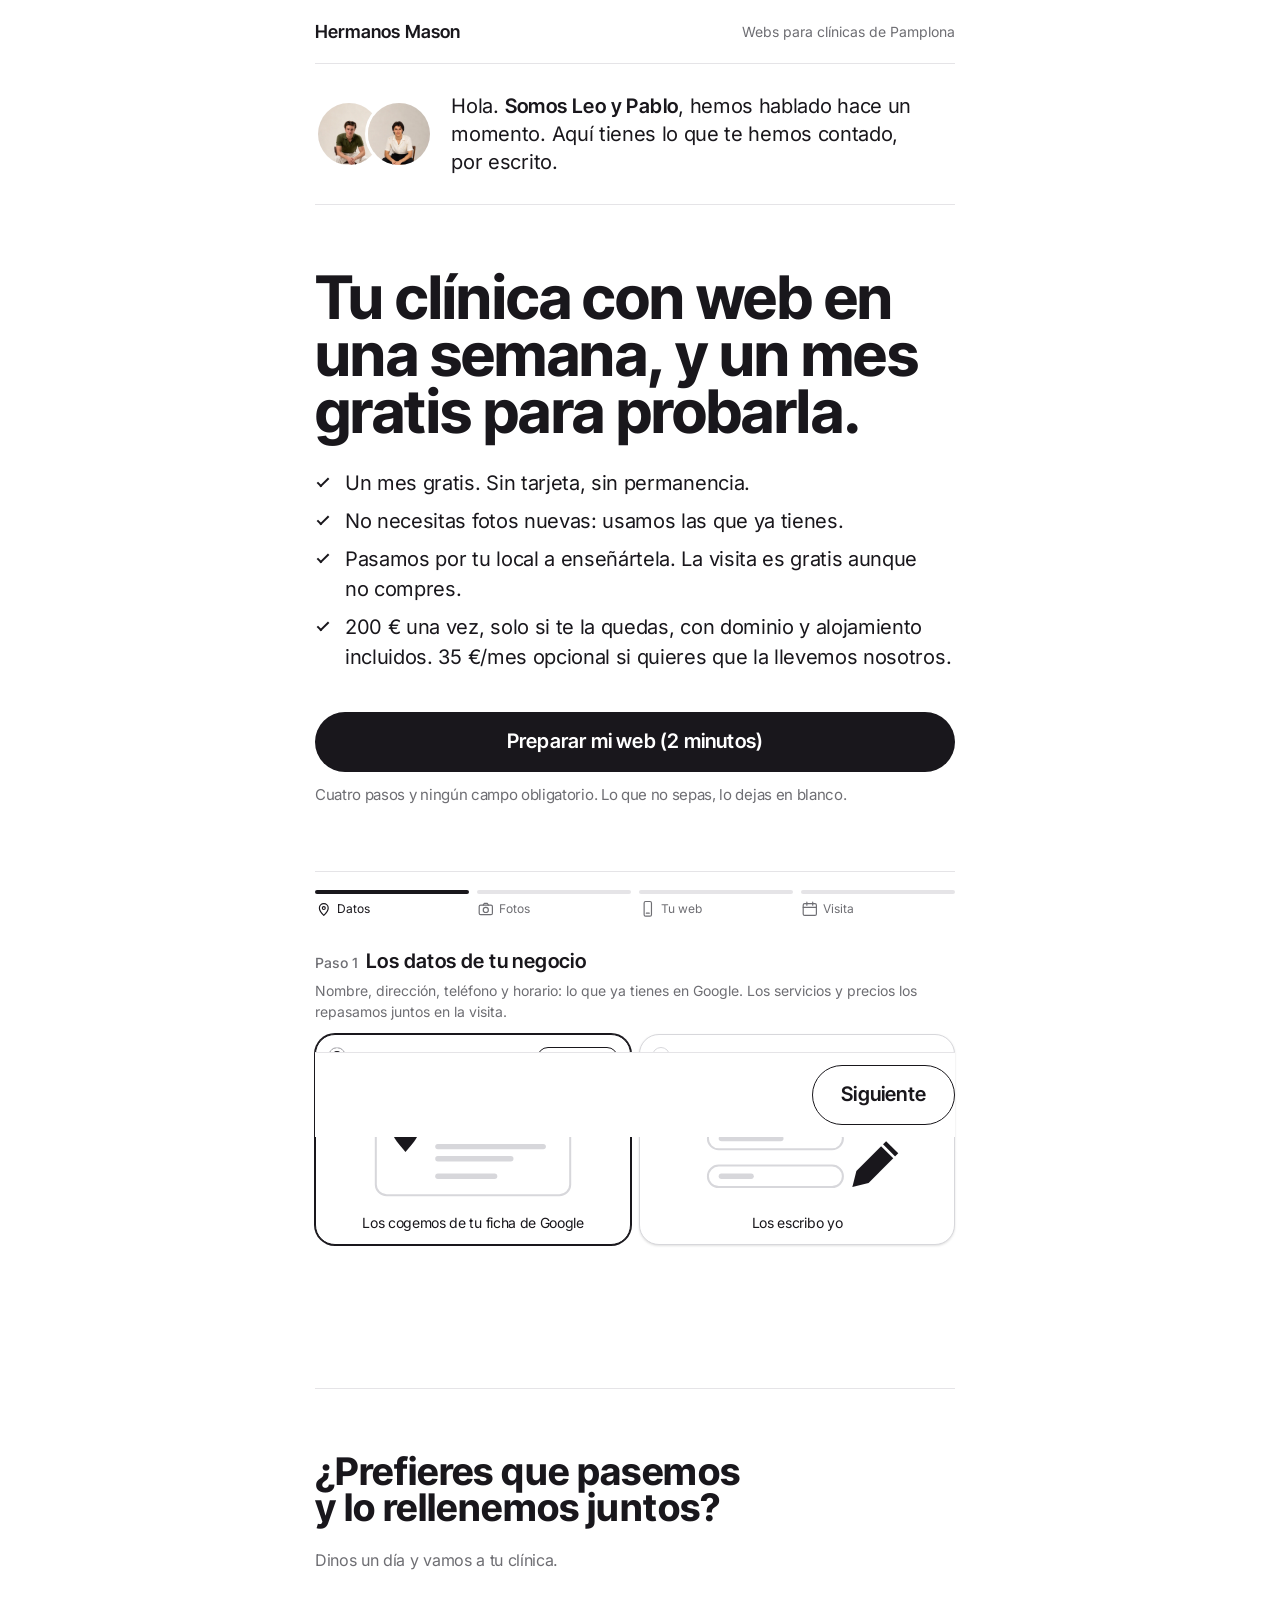
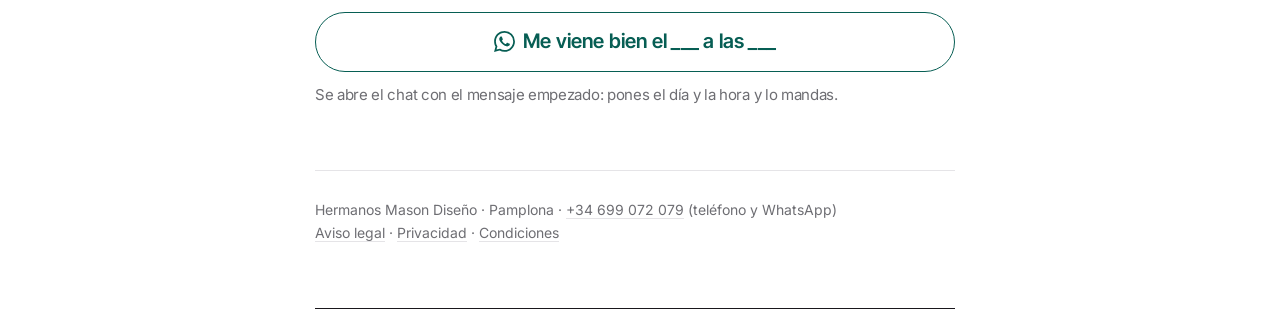
==== docs/clinicas/index.html @ 3615bbc7 "Segundo repaso del copy y muestras de uñas nuevas Fuera las promesas de resultado del lema y de la v" ====
<!DOCTYPE html>
<html lang="es" class="no-js">
<head>
<meta charset="UTF-8" />
<meta name="viewport" content="width=device-width, initial-scale=1" />
<title>Tu clínica con web en una semana - Hermanos Mason</title>
<meta name="description" content="Lo que hemos hablado por teléfono, por escrito: un mes gratis, sin tarjeta, con tus fotos y pasamos por tu local. Prepara tu web en dos minutos." />

<link rel="preload" href="../estilo-blanco-negro.css" as="style" />
<link rel="stylesheet" href="../styles.css" />
<link rel="preload" href="../fonts/inter-tight-latin-var.woff2" as="font" type="font/woff2" crossorigin />
<link rel="preload" href="../fonts/inter-latin-var.woff2" as="font" type="font/woff2" crossorigin />

<meta name="robots" content="noindex, nofollow" />
<meta property="og:type" content="website" />
<meta property="og:locale" content="es_ES" />
<meta property="og:site_name" content="Hermanos Mason Diseño" />
<meta property="og:title" content="Tu clínica con web en una semana" />
<meta property="og:description" content="Un mes gratis, sin tarjeta, con tus fotos y pasamos por tu local. Lo que hemos hablado, por escrito." />
<meta property="og:image" content="https://hermanosmason.es/img/og-hermanos-mason.jpg" />
<meta property="og:image:type" content="image/jpeg" />
<meta property="og:image:width" content="1200" />
<meta property="og:image:height" content="630" />
<meta property="og:image:alt" content="Leo y Pablo Mason a los dos lados del titular: Tu salón de Pamplona con web en una semana, con el botón Pedir mi mes gratis y, al pie, tres cifras: 7 días, 0 € un mes sin tarjeta y 200 € solo si te quedas." />

<link rel="icon" href="data:image/svg+xml,<svg xmlns='http://www.w3.org/2000/svg' viewBox='0 0 32 32'><rect width='32' height='32' fill='%2319171c'/><text x='16' y='23' font-family='system-ui,Segoe UI,Helvetica,sans-serif' font-size='19' font-weight='700' fill='%23ffffff' text-anchor='middle'>HM</text></svg>" />

<script>document.documentElement.classList.remove('no-js');</script>
</head>
<body>

  <div class="backdrop" aria-hidden="true"></div>

  <div class="page">
  <main class="enlace" id="contenido">

    <header class="enlace-marca">
      <a href="../">Hermanos Mason</a>
      <small>Webs para clínicas de Pamplona</small>
    </header>

    <section class="section saludo" aria-label="Quién te ha llamado">
      <div class="saludo__fotos" aria-hidden="true">
        <img src="../img/hermanos/leo.webp" width="360" height="360" data-hermano="leo" alt="" />
        <img src="../img/hermanos/pablo.webp" width="360" height="360" data-hermano="pablo" alt="" />
      </div>
      <p class="saludo__texto">
        Hola<span data-nombre></span>. <strong data-quien>Somos Leo y Pablo</strong>,
        hemos hablado hace un momento. Aquí tienes lo que <span data-contado>te hemos contado</span>, por escrito.
      </p>
    </section>

    <section class="section" aria-labelledby="oferta-titulo">
      <div class="reveal">
        <h1 id="oferta-titulo">Tu clínica con web en una semana, y un mes gratis para probarla.</h1>
        <ul class="vistos">
          <li>Un mes gratis. Sin tarjeta, sin permanencia.</li>
          <li>No necesitas fotos nuevas: usamos las que ya tienes.</li>
          <li>Pasamos por tu local a enseñártela. La visita es gratis aunque no compres.</li>
          <li>200 € una vez, solo si te la quedas, con dominio y alojamiento incluidos. 35 €/mes opcional si quieres que la llevemos nosotros.</li>
        </ul>
        <p class="enlace__accion">
          <a class="btn btn--solid btn--lg" href="#preparar">Preparar mi web (2 minutos)</a>
        </p>
        <p class="enlace__nota">Cuatro pasos y ningún campo obligatorio. Lo que no sepas, lo dejas en blanco.</p>
      </div>
    </section>

    <section class="section preparar-seccion" id="preparar" aria-labelledby="preparar-titulo">
      <div class="section__head reveal">
        <h2 id="preparar-titulo">Prepara tu web en dos minutos</h2>
        <p class="section__sub">Nada es definitivo: luego cambiamos lo que quieras.</p>
      </div>

      <form class="preparar reveal" action="https://wa.me/34699072079" method="get" target="_blank" rel="noopener">
        <input type="hidden" name="text" value="Hola, quiero que me preparéis la web (clínicas)." />

        <ol class="progreso" aria-label="Pasos del formulario">
          <li aria-current="step"><svg class="progreso__icono" viewBox="0 0 24 24" aria-hidden="true" focusable="false"><path d="M12 21s-6-5.3-6-10a6 6 0 0 1 12 0c0 4.7-6 10-6 10z" /><circle cx="12" cy="11" r="2" /></svg><span>Datos</span></li>
          <li><svg class="progreso__icono" viewBox="0 0 24 24" aria-hidden="true" focusable="false"><rect x="3" y="7" width="18" height="13" rx="2" /><path d="M8.5 7l1.5-2.5h4L15.5 7" /><circle cx="12" cy="13.5" r="3.5" /></svg><span>Fotos</span></li>
          <li><svg class="progreso__icono" viewBox="0 0 24 24" aria-hidden="true" focusable="false"><rect x="7" y="2" width="10" height="20" rx="2" /><path d="M10 18h4" /></svg><span>Tu web</span></li>
          <li><svg class="progreso__icono" viewBox="0 0 24 24" aria-hidden="true" focusable="false"><rect x="3" y="5" width="18" height="16" rx="2" /><path d="M3 10h18M8 3v4M16 3v4" /></svg><span>Visita</span></li>
        </ol>

        <fieldset class="tramo">
          <legend><span class="tramo__paso">Paso 1</span> Los datos de tu negocio <span class="tramo__ayuda">Nombre, dirección, teléfono y horario: lo que ya tienes en Google. Los servicios y precios los repasamos juntos en la visita.</span></legend>
          <div class="cartas cartas--2">
            <label class="carta">
              <input type="radio" name="datos" id="datos-google" value="de mi ficha de Google" checked />
              <svg class="mini mini--ancho mini--ficha" viewBox="0 0 160 100" aria-hidden="true" focusable="false"><rect x="8" y="8" width="144" height="84" rx="8" class="mini__marco" /><path d="M30 60c-7-8-11-13-11-19a11 11 0 0 1 22 0c0 6-4 11-11 19z" class="mini__tinta" /><circle cx="30" cy="41" r="4" class="mini__papel" /><rect x="52" y="22" width="66" height="7" rx="3.5" class="mini__tinta mini__titulo" /><text x="52" y="29" class="mini__rotulo"></text><g class="mini__tinta"><path transform="translate(56 42)" d="M0-4l1.2 2.4 2.7.4-1.9 1.9.4 2.7L0 2.1l-2.4 1.3.4-2.7L-3.9-1.2l2.7-.4z" /><path transform="translate(65 42)" d="M0-4l1.2 2.4 2.7.4-1.9 1.9.4 2.7L0 2.1l-2.4 1.3.4-2.7L-3.9-1.2l2.7-.4z" /><path transform="translate(74 42)" d="M0-4l1.2 2.4 2.7.4-1.9 1.9.4 2.7L0 2.1l-2.4 1.3.4-2.7L-3.9-1.2l2.7-.4z" /><path transform="translate(83 42)" d="M0-4l1.2 2.4 2.7.4-1.9 1.9.4 2.7L0 2.1l-2.4 1.3.4-2.7L-3.9-1.2l2.7-.4z" /><path transform="translate(92 42)" d="M0-4l1.2 2.4 2.7.4-1.9 1.9.4 2.7L0 2.1l-2.4 1.3.4-2.7L-3.9-1.2l2.7-.4z" /></g><rect x="52" y="54" width="82" height="4" rx="2" class="mini__texto" /><rect x="52" y="63" width="58" height="4" rx="2" class="mini__texto" /><rect x="52" y="76" width="46" height="4" rx="2" class="mini__texto" /></svg>
              <span class="carta__nombre">Los cogemos de tu ficha de Google</span>
              <span class="tag carta__etiqueta">Más rápido</span>
            </label>
            <label class="carta">
              <input type="radio" name="datos" id="datos-yo" value="los escribo yo" />
              <svg class="mini mini--ancho" viewBox="0 0 160 100" aria-hidden="true" focusable="false"><rect x="14" y="14" width="100" height="16" rx="8" class="mini__marco" /><rect x="22" y="20" width="34" height="4" rx="2" class="mini__texto" /><rect x="14" y="42" width="100" height="16" rx="8" class="mini__marco" /><rect x="22" y="48" width="48" height="4" rx="2" class="mini__texto" /><rect x="14" y="70" width="100" height="16" rx="8" class="mini__marco" /><rect x="22" y="76" width="26" height="4" rx="2" class="mini__texto" /><path d="M124 74l22-22 9 9-22 22-12 3z" class="mini__tinta" /><path d="M143 55l9 9" class="mini__trazo mini__trazo--papel" /></svg>
              <span class="carta__nombre">Los escribo yo</span>
            </label>
          </div>
          <div class="extra" data-extra="datos">
            <div class="field">
              <label class="field__label" for="negocio">Nombre del negocio</label>
              <input id="negocio" name="negocio" data-mensaje="Nombre" type="text" autocomplete="organization" placeholder="Como sale en el rótulo" />
            </div>
            <div class="field">
              <label class="field__label" for="direccion">Dirección</label>
              <input id="direccion" name="direccion" data-mensaje="Dirección" type="text" autocomplete="street-address" placeholder="Calle y número" />
            </div>
            <div class="field">
              <label class="field__label" for="telefono">Teléfono del negocio</label>
              <input id="telefono" name="telefono" data-mensaje="Teléfono" type="tel" autocomplete="tel" placeholder="El que sale en la web" />
            </div>
            <div class="field">
              <label class="field__label" for="horario">Horario</label>
              <input id="horario" name="horario" data-mensaje="Horario" type="text" placeholder="Lunes a viernes de 9 a 20, por ejemplo" />
            </div>
          </div>
          <div class="tramo__nav">
            <button class="btn btn--flow btn--lg" type="button" data-ir="siguiente"><span>Siguiente</span></button>
          </div>
        </fieldset>

        <fieldset class="tramo" hidden>
          <legend><span class="tramo__paso">Paso 2</span> Tus fotos <span class="tramo__ayuda">Las buscamos nosotros en tu ficha de Google y en tus redes. Nada es definitivo: luego cambiamos lo que quieras.</span></legend>
          <div class="cartas cartas--2">
            <label class="carta">
              <input type="radio" name="fotos" id="fotos-redes" value="las de Google y mis redes" checked />
              <svg class="mini mini--ancho" viewBox="0 0 160 100" aria-hidden="true" focusable="false"><rect x="14" y="10" width="40" height="36" rx="5" class="mini__bloque" /><path d="M18 42 L28 30 L34 36 L40 33 L50 42 Z" class="mini__texto" /><rect x="60" y="10" width="40" height="36" rx="5" class="mini__bloque" /><circle cx="80" cy="28" r="8" class="mini__texto" /><rect x="106" y="10" width="40" height="36" rx="5" class="mini__bloque" /><path d="M110 42 L124 26 L130 34 L136 30 L142 42 Z" class="mini__texto" /><circle cx="136" cy="18" r="3" class="mini__texto" /><rect x="14" y="54" width="40" height="36" rx="5" class="mini__bloque" /><circle cx="34" cy="72" r="9" class="mini__texto" /><circle cx="34" cy="72" r="4" class="mini__bloque" /><rect x="60" y="54" width="40" height="36" rx="5" class="mini__bloque" /><path d="M64 86 L76 70 L82 80 L88 76 L96 86 Z" class="mini__texto" /><rect x="106" y="54" width="40" height="36" rx="5" class="mini__bloque" /><rect x="114" y="62" width="24" height="20" rx="3" class="mini__texto" /></svg>
              <span class="carta__nombre">Las de Google y tus redes</span>
              <span class="tag carta__etiqueta">Más rápido</span>
            </label>
            <label class="carta">
              <input type="radio" name="fotos" id="fotos-yo" value="os mando las mías por WhatsApp" />
              <svg class="mini mini--ancho" viewBox="0 0 160 100" aria-hidden="true" focusable="false"><rect x="58" y="6" width="44" height="88" rx="7" class="mini__marco" /><rect x="74" y="12" width="12" height="2" rx="1" class="mini__texto" /><rect x="64" y="52" width="32" height="34" rx="4" class="mini__bloque" /><path d="M66 84 L74 70 L80 78 L86 74 L94 84 Z" class="mini__texto" /><path d="M80 44V22M70 32l10-10 10 10" class="mini__trazo" /></svg>
              <span class="carta__nombre">Os mando las mías por WhatsApp</span>
            </label>
          </div>
          <div class="extra" data-extra="fotos-yo">
            <p class="extra__nota">Al enviar se abre el chat: nos las mandas ahí, cuando puedas.</p>
          </div>
          <div class="tramo__nav">
            <button class="btn btn--lg" type="button" data-ir="atras">Atrás</button>
            <button class="btn btn--flow btn--lg" type="button" data-ir="siguiente"><span>Siguiente</span></button>
          </div>
        </fieldset>

        <fieldset class="tramo" hidden>
          <legend><span class="tramo__paso">Paso 3</span> Cómo se organiza tu web <span class="tramo__ayuda">Elige una. Se cambia cuando quieras.</span></legend>
          <div class="cartas cartas--3">
            <label class="carta">
              <input type="radio" name="estructura" value="Pedir cita arriba del todo" checked />
              <svg class="mini" viewBox="0 0 120 160" aria-hidden="true" focusable="false"><rect x="1" y="1" width="118" height="158" rx="12" class="mini__marco" /><rect x="10" y="12" width="66" height="6" rx="3" class="mini__tinta mini__titulo" /><text x="10" y="18" class="mini__rotulo"></text><rect x="10" y="26" width="100" height="16" rx="8" class="mini__tinta" /><rect x="10" y="52" width="100" height="30" rx="5" class="mini__bloque" /><rect x="18" y="59" width="40" height="4" rx="2" class="mini__texto" /><rect x="78" y="59" width="24" height="4" rx="2" class="mini__texto" /><rect x="18" y="68" width="34" height="4" rx="2" class="mini__texto" /><rect x="78" y="68" width="24" height="4" rx="2" class="mini__texto" /><rect x="10" y="92" width="100" height="56" rx="6" class="mini__bloque" /><path d="M20 142 L44 112 L58 126 L72 118 L100 142 Z" class="mini__texto" /><circle cx="90" cy="106" r="5" class="mini__texto" /></svg>
              <span class="carta__nombre">Pedir cita arriba del todo</span>
              <span class="tag carta__etiqueta">Recomendada</span>
              <span class="carta__motivo">pedir cita es lo primero que se ve</span>
            </label>
            <label class="carta">
              <input type="radio" name="estructura" value="Foto de la consulta y los tratamientos debajo" />
              <svg class="mini" viewBox="0 0 120 160" aria-hidden="true" focusable="false"><rect x="1" y="1" width="118" height="158" rx="12" class="mini__marco" /><rect x="10" y="12" width="100" height="58" rx="6" class="mini__bloque" /><path d="M20 64 L44 34 L58 48 L72 40 L100 64 Z" class="mini__texto" /><circle cx="90" cy="26" r="5" class="mini__texto" /><rect x="10" y="78" width="72" height="6" rx="3" class="mini__tinta mini__titulo" /><text x="10" y="84" class="mini__rotulo"></text><rect x="10" y="88" width="50" height="4" rx="2" class="mini__texto" /><rect x="10" y="100" width="100" height="14" rx="7" class="mini__tinta" /><rect x="10" y="124" width="62" height="4" rx="2" class="mini__texto" /><rect x="92" y="124" width="18" height="4" rx="2" class="mini__texto" /><rect x="10" y="134" width="54" height="4" rx="2" class="mini__texto" /><rect x="92" y="134" width="18" height="4" rx="2" class="mini__texto" /><rect x="10" y="144" width="66" height="4" rx="2" class="mini__texto" /><rect x="92" y="144" width="18" height="4" rx="2" class="mini__texto" /></svg>
              <span class="carta__nombre">Foto de la consulta y los tratamientos debajo</span>
            </label>
            <label class="carta">
              <input type="radio" name="estructura" value="Tratamientos y precios primero" />
              <svg class="mini" viewBox="0 0 120 160" aria-hidden="true" focusable="false"><rect x="1" y="1" width="118" height="158" rx="12" class="mini__marco" /><rect x="10" y="12" width="66" height="6" rx="3" class="mini__tinta mini__titulo" /><text x="10" y="18" class="mini__rotulo"></text><rect x="10" y="28" width="56" height="4" rx="2" class="mini__texto" /><rect x="92" y="28" width="18" height="4" rx="2" class="mini__texto" /><rect x="10" y="40" width="62" height="4" rx="2" class="mini__texto" /><rect x="92" y="40" width="18" height="4" rx="2" class="mini__texto" /><rect x="10" y="52" width="48" height="4" rx="2" class="mini__texto" /><rect x="92" y="52" width="18" height="4" rx="2" class="mini__texto" /><rect x="10" y="64" width="58" height="4" rx="2" class="mini__texto" /><rect x="92" y="64" width="18" height="4" rx="2" class="mini__texto" /><rect x="10" y="76" width="52" height="4" rx="2" class="mini__texto" /><rect x="92" y="76" width="18" height="4" rx="2" class="mini__texto" /><rect x="10" y="88" width="64" height="4" rx="2" class="mini__texto" /><rect x="92" y="88" width="18" height="4" rx="2" class="mini__texto" /><rect x="10" y="104" width="100" height="14" rx="7" class="mini__tinta" /><rect x="10" y="128" width="100" height="22" rx="5" class="mini__bloque" /><path d="M20 147 L36 136 L46 142 L58 139 L90 147 Z" class="mini__texto" /></svg>
              <span class="carta__nombre">Tratamientos y precios primero</span>
            </label>
          </div>
          <div class="tramo__nav">
            <button class="btn btn--lg" type="button" data-ir="atras">Atrás</button>
            <button class="btn btn--flow btn--lg" type="button" data-ir="siguiente"><span>Siguiente</span></button>
          </div>
        </fieldset>

        <fieldset class="tramo" hidden>
          <legend><span class="tramo__paso">Paso 4</span> La visita <span class="tramo__ayuda">En una semana la tenemos. ¿Qué día te viene bien que pasemos por tu clínica a enseñártela?</span></legend>
          <div class="cartas cartas--3 cartas--turno">
            <label class="carta">
              <input type="radio" name="turno" value="Por la mañana" />
              <svg class="mini mini--ancho" viewBox="0 0 160 100" aria-hidden="true" focusable="false"><path d="M20 72h120" class="mini__trazo" /><path d="M52 72a28 28 0 0 1 56 0z" class="mini__tinta" /><path d="M80 34V24M56 44l-7-7M104 44l7-7M42 60H32M118 60h10" class="mini__trazo" /><path d="M80 8l-7 9h14z" class="mini__tinta" /></svg>
              <span class="carta__nombre">Mañana</span>
            </label>
            <label class="carta">
              <input type="radio" name="turno" value="Por la tarde" />
              <svg class="mini mini--ancho" viewBox="0 0 160 100" aria-hidden="true" focusable="false"><path d="M20 72h120" class="mini__trazo" /><path d="M58 72a22 22 0 0 1 44 0z" class="mini__tinta" /><path d="M46 60h-8M114 60h8M60 46l-6-6M100 46l6-6" class="mini__trazo" /><path d="M80 40l-7-9h14z" class="mini__tinta" /><path d="M80 26V16" class="mini__trazo" /></svg>
              <span class="carta__nombre">Tarde</span>
            </label>
            <label class="carta">
              <input type="radio" name="turno" value="Me da igual" checked />
              <svg class="mini mini--ancho" viewBox="0 0 160 100" aria-hidden="true" focusable="false"><circle cx="80" cy="50" r="34" class="mini__marco" /><path d="M80 22v5M80 73v5M52 50h5M103 50h5" class="mini__trazo" /><path d="M80 50V30M80 50l14 9" class="mini__trazo" /><circle cx="80" cy="50" r="3" class="mini__tinta" /></svg>
              <span class="carta__nombre">Me da igual</span>
            </label>
          </div>
          <p class="field__label dias__rotulo">Qué día</p>
          <div class="dias" role="group" aria-label="Qué día" data-dias>
            <label class="turno turno--otro"><input type="radio" name="dia" id="dia-otro" value="otro" /><span>Otro día</span></label>
          </div>
          <div class="extra" data-extra="otro-dia">
            <div class="field">
              <label class="field__label" for="dia-texto">Dinos cuál</label>
              <input id="dia-texto" name="dia-texto" data-mensaje="Día" type="text" placeholder="La semana que viene, el 3 de octubre…" />
            </div>
          </div>
          <p class="form__note">
            Se abre WhatsApp con tus respuestas ya escritas: solo queda enviarlo.
            En una semana te avisamos y quedamos para enseñártela. Tu mes gratis empieza ese día, no hoy.
            Tus respuestas se usan solo para preparar tu web: <a href="../privacidad.html">política de privacidad</a>.
          </p>

          <p class="form__estado" role="status" hidden>
            Se ha abierto WhatsApp con el mensaje preparado: dale a enviar y listo.
            Si no se ha abierto nada, llámanos o escríbenos al
            <a href="tel:+34699072079">+34&nbsp;699&nbsp;072&nbsp;079</a>.
          </p>
          <div class="tramo__nav">
            <button class="btn btn--lg" type="button" data-ir="atras">Atrás</button>
            <button class="btn btn--solid btn--lg" type="submit">Preparar mi web</button>
          </div>
        </fieldset>
      </form>
    </section>

    <section class="section salida" aria-labelledby="salida-titulo">
      <div class="section__head reveal">
        <h2 id="salida-titulo">¿Prefieres que pasemos y lo rellenemos juntos?</h2>
        <p class="section__sub">Dinos un día y vamos a tu clínica.</p>
      </div>
      <p class="enlace__accion reveal">
        <a class="btn btn--flow btn--whatsapp btn--lg" href="https://wa.me/34699072079?text=Me%20viene%20bien%20el%20___%20a%20las%20___%20%28cl%C3%ADnicas%29" target="_blank" rel="noopener">
          <svg viewBox="0 0 24 24" fill="currentColor" aria-hidden="true">
            <path d="M17.472 14.382c-.297-.149-1.758-.867-2.03-.967-.273-.099-.471-.148-.67.15-.197.297-.767.966-.94 1.164-.173.199-.347.223-.644.075-.297-.15-1.255-.463-2.39-1.475-.883-.788-1.48-1.761-1.653-2.059-.173-.297-.018-.458.13-.606.134-.133.298-.347.446-.52.149-.174.198-.298.298-.497.099-.198.05-.371-.025-.52-.075-.149-.669-1.612-.916-2.207-.242-.579-.487-.5-.669-.51-.173-.008-.371-.01-.57-.01-.198 0-.52.074-.792.372-.272.297-1.04 1.016-1.04 2.479 0 1.462 1.065 2.875 1.213 3.074.149.198 2.096 3.2 5.077 4.487.709.306 1.262.489 1.694.625.712.227 1.36.195 1.871.118.571-.085 1.758-.719 2.006-1.413.248-.694.248-1.289.173-1.413-.074-.124-.272-.198-.57-.347m-5.421 7.403h-.004a9.87 9.87 0 01-5.031-1.378l-.361-.214-3.741.982.998-3.648-.235-.374a9.86 9.86 0 01-1.51-5.26c.001-5.45 4.436-9.884 9.888-9.884 2.64 0 5.122 1.03 6.988 2.898a9.825 9.825 0 012.893 6.994c-.003 5.45-4.437 9.884-9.885 9.884m8.413-18.297A11.815 11.815 0 0012.05 0C5.495 0 .16 5.335.157 11.892c0 2.096.547 4.142 1.588 5.945L.057 24l6.305-1.654a11.882 11.882 0 005.683 1.448h.005c6.554 0 11.89-5.335 11.893-11.893a11.821 11.821 0 00-3.48-8.413Z" />
          </svg>
          <span>Me viene bien el ___ a las ___</span>
        </a>
      </p>
      <p class="enlace__nota reveal">Se abre el chat con el mensaje empezado: pones el día y la hora y lo mandas.</p>
    </section>

    <footer class="enlace-pie">
      <p>Hermanos Mason Diseño · Pamplona · <a href="tel:+34699072079">+34 699 072 079</a> (teléfono y WhatsApp)</p>
      <p><a href="../aviso-legal.html">Aviso legal</a> · <a href="../privacidad.html">Privacidad</a> · <a href="../condiciones.html">Condiciones</a></p>
    </footer>

  </main>
  </div>

  <script>
  (function () {
    try {
      var q = new URLSearchParams(location.search);
      var nombre = (q.get("nombre") || "").replace(/\s+/g, " ").trim().slice(0, 40);
      var de = (q.get("de") || "").toLowerCase();
      var quien = { leo: "Soy Leo", pablo: "Soy Pablo" };
      var hueco = document.querySelector("[data-nombre]");
      var firma = document.querySelector("[data-quien]");
      var contado = document.querySelector("[data-contado]");
      var form = document.querySelector("form.preparar");
      if (nombre) {
        if (hueco) hueco.textContent = ", " + nombre;
        if (form) form.dataset.negocio = nombre;
      }
      if (quien[de]) {
        if (firma) firma.textContent = quien[de];
        if (contado) contado.textContent = "te he contado";
        document.querySelectorAll("[data-hermano]").forEach(function (img) {
          img.hidden = img.dataset.hermano !== de;
        });
      }
    } catch (e) {}
  })();
  </script>
  <script src="../site.js" onerror="document.documentElement.classList.add('no-js')"></script>
  <script src="../enlace.js" defer></script>
</body>
</html>
---- docs/estilo-blanco-negro.css ----
:root {

  color-scheme: only light;

  --blanco: #ffffff;
  --gris-50: #fafafa;
  --gris-100: #f5f5f5;
  --gris-200: #e5e5e5;
  --gris-300: #d4d4d4;
  --gris-400: #a3a3a3;
  --gris-500: #737373;
  --gris-600: #525252;
  --gris-700: #404040;
  --gris-800: #262626;
  --gris-900: #171717;
  --negro: #000000;

  --fondo: var(--blanco);
  --fondo-hundido: var(--gris-50);
  --superficie: var(--blanco);
  --superficie-alt: var(--gris-100);

  --texto: var(--gris-900);
  --texto-suave: var(--gris-600);
  --texto-tenue: var(--gris-500);

  --borde: var(--gris-200);
  --borde-fuerte: var(--gris-300);
  --borde-marcado: var(--gris-900);

  --acento: var(--negro);
  --acento-hover: var(--gris-800);
  --acento-texto: var(--blanco);

  --foco: var(--gris-900);

  --fuente: ui-sans-serif, system-ui, -apple-system, "Segoe UI", Inter,
            "Helvetica Neue", Arial, sans-serif;
  --fuente-titulo: var(--fuente);
  --fuente-mono: ui-monospace, SFMono-Regular, "SF Mono", Menlo, Consolas, monospace;

  --t-xs: 0.75rem;
  --t-sm: 0.875rem;
  --t-base: 1rem;
  --t-lg: 1.125rem;
  --t-xl: clamp(1.25rem, 1.1rem + 0.6vw, 1.5rem);
  --t-2xl: clamp(1.5rem, 1.25rem + 1.1vw, 2rem);
  --t-3xl: clamp(2rem, 1.5rem + 2.2vw, 3rem);
  --t-4xl: clamp(2.5rem, 1.6rem + 4vw, 4.5rem);

  --peso-normal: 400;
  --peso-medio: 500;
  --peso-fuerte: 600;
  --peso-negro: 700;

  --interlineado: 1.65;
  --interlineado-titulo: 1.08;
  --tracking-titulo: -0.022em;
  --tracking-mayus: 0.14em;

  --e1: 0.25rem;
  --e2: 0.5rem;
  --e3: 0.75rem;
  --e4: 1rem;
  --e5: 1.5rem;
  --e6: 2rem;
  --e7: 2.5rem;
  --e8: 3rem;
  --e9: 4rem;
  --e10: 6rem;
  --e11: 8rem;

  --ancho-texto: 68ch;
  --ancho-contenedor: 72rem;
  --ancho-estrecho: 48rem;
  --ancho-nav: 48rem;

  --radio-xs: 0.375rem;
  --radio-sm: 0.5rem;
  --radio: 0.75rem;
  --radio-lg: 1rem;
  --radio-xl: 1.5rem;
  --radio-pastilla: 999px;

  --sombra-xs: 0 1px 2px rgb(0 0 0 / 0.06);
  --sombra-sm: 0 1px 3px rgb(0 0 0 / 0.08), 0 1px 2px rgb(0 0 0 / 0.05);
  --sombra: 0 4px 12px rgb(0 0 0 / 0.08), 0 1px 3px rgb(0 0 0 / 0.05);
  --sombra-lg: 0 10px 30px rgb(0 0 0 / 0.1), 0 2px 6px rgb(0 0 0 / 0.06);
  --sombra-xl: 0 24px 60px rgb(0 0 0 / 0.14), 0 4px 12px rgb(0 0 0 / 0.07);
  --sombra-dentro: inset 0 1px 2px rgb(0 0 0 / 0.06);

  --dur-rapida: 0.18s;
  --dur: 0.3s;
  --dur-lenta: 0.6s;
  --dur-muelle: 0.44s;
  --dur-muelle-fuerte: 0.76s;

  --suave: cubic-bezier(0.4, 0, 0.2, 1);
  --entrada: cubic-bezier(0.16, 1, 0.3, 1);
  --salida: cubic-bezier(0.4, 0, 1, 1);

  --muelle: linear(
    0, 0.0324, 0.1132, 0.2218, 0.3425, 0.464, 0.5786, 0.6817, 0.7707,
    0.8447, 0.9041, 0.9501, 0.9841, 1.0081, 1.0238, 1.0329, 1.0371,
    1.0377, 1.0357, 1.0323, 1.028, 1.0233, 1.0188, 1.0146, 1.0109,
    1.0077, 1.0051, 1.003, 1
  );

  --muelle-fuerte: linear(
    0, 0.1262, 0.4166, 0.7476, 1.0276, 1.2074, 1.2781, 1.2594, 1.1858,
    1.0928, 1.0091, 0.9512, 0.9242, 0.9241, 0.942, 0.9676, 0.9923,
    1.0106, 1.0202, 1.0219, 1.0178, 1.0109, 1.0037, 0.9981, 0.9948,
    0.9938, 0.9946, 0.9964, 1
  );

  --z-base: 1;
  --z-flotante: 40;
  --z-nav: 50;
  --z-overlay: 90;
}

*, *::before, *::after { box-sizing: border-box; }

* { margin: 0; }

html {
  color-scheme: only light;
  -webkit-text-size-adjust: 100%;
  scroll-behavior: smooth;
  scroll-padding-top: 6rem;
  background-color: var(--fondo);
}

body {
  min-height: 100svh;
  font-family: var(--fuente);
  font-size: var(--t-base);
  line-height: var(--interlineado);
  font-weight: var(--peso-normal);
  color: var(--texto);
  background-color: var(--fondo);
  -webkit-font-smoothing: antialiased;
  text-rendering: optimizeLegibility;
}

img, picture, video, canvas, svg {
  display: block;
  max-width: 100%;
  height: auto;
}

input, button, textarea, select { font: inherit; color: inherit; }

p, h1, h2, h3, h4, h5, h6 { overflow-wrap: break-word; }

:where(a) { color: inherit; }

::selection {
  background: var(--texto);
  color: var(--blanco);
}

:focus-visible {
  outline: 2px solid var(--foco);
  outline-offset: 3px;
  border-radius: var(--radio-xs);
}

:focus:not(:focus-visible) { outline: none; }

h1, h2, h3, h4, h5, h6 {
  font-family: var(--fuente-titulo);
  font-weight: var(--peso-fuerte);
  line-height: var(--interlineado-titulo);
  letter-spacing: var(--tracking-titulo);
  color: var(--texto);
  text-wrap: balance;
}

h1 { font-size: var(--t-4xl); font-weight: var(--peso-negro); }
h2 { font-size: var(--t-3xl); }
h3 { font-size: var(--t-2xl); }
h4 { font-size: var(--t-xl); }
h5 { font-size: var(--t-lg); }
h6 {
  font-size: var(--t-sm);
  font-weight: var(--peso-medio);
  letter-spacing: var(--tracking-mayus);
  text-transform: uppercase;
  color: var(--texto-tenue);
}

p { max-width: var(--ancho-texto); text-wrap: pretty; }

p + p, p + ul, p + ol { margin-top: var(--e4); }
h1 + p, h2 + p, h3 + p { margin-top: var(--e4); }
* + h2 { margin-top: var(--e8); }
* + h3 { margin-top: var(--e6); }

.entradilla {
  font-size: var(--t-lg);
  color: var(--texto-suave);
  max-width: 56ch;
}

.antetitulo {
  display: inline-block;
  font-size: var(--t-xs);
  font-weight: var(--peso-medio);
  letter-spacing: var(--tracking-mayus);
  text-transform: uppercase;
  color: var(--texto-tenue);
  margin-bottom: var(--e3);
}

.apagado { color: var(--texto-suave); }
.tenue { color: var(--texto-tenue); }

small, .pequeno { font-size: var(--t-sm); }

strong, b { font-weight: var(--peso-fuerte); }

ul, ol { padding-left: 1.25rem; }
li + li { margin-top: var(--e2); }
li::marker { color: var(--texto-tenue); }

.enlace,
article a:not([class]),
.prosa a:not([class]) {
  color: var(--texto);
  text-decoration: none;
  background-image: linear-gradient(currentColor, currentColor);
  background-size: 100% 1px;
  background-position: 0 100%;
  background-repeat: no-repeat;
  padding-bottom: 1px;
  transition: opacity var(--dur-rapida) var(--suave),
              background-size var(--dur) var(--entrada);
}

.enlace:hover,
article a:not([class]):hover,
.prosa a:not([class]):hover { opacity: 0.6; }

blockquote {
  border-left: 2px solid var(--borde-marcado);
  padding-left: var(--e5);
  font-size: var(--t-lg);
  line-height: 1.5;
  color: var(--texto);
}

blockquote cite {
  display: block;
  margin-top: var(--e3);
  font-size: var(--t-sm);
  font-style: normal;
  color: var(--texto-tenue);
}

code, kbd, samp {
  font-family: var(--fuente-mono);
  font-size: 0.9em;
  background: var(--superficie-alt);
  border: 1px solid var(--borde);
  border-radius: var(--radio-xs);
  padding: 0.1em 0.35em;
}

pre {
  overflow-x: auto;
  padding: var(--e5);
  border: 1px solid var(--borde);
  border-radius: var(--radio-lg);
  background: var(--fondo-hundido);
  color: var(--texto);
  line-height: 1.6;
}

pre code {
  background: none;
  border: none;
  padding: 0;
  color: inherit;
}

hr {
  border: none;
  height: 1px;
  background: var(--borde);
  margin-block: var(--e8);
}

.contenedor {
  width: 100%;
  max-width: var(--ancho-contenedor);
  margin-inline: auto;
  padding-inline: var(--e5);
}

.contenedor--estrecho { max-width: var(--ancho-estrecho); }
.contenedor--ancho { max-width: 88rem; }

.seccion { padding-block: var(--e10); }
.seccion--compacta { padding-block: var(--e8); }
.seccion--amplia { padding-block: var(--e11); }

.seccion--hundida { background: var(--fondo-hundido); }

.seccion--enmarcada {
  border-top: 1px solid var(--borde);
  border-bottom: 1px solid var(--borde);
}

.cabecera-seccion {
  max-width: 44rem;
  margin-bottom: var(--e8);
}

.cabecera-seccion--centrada {
  margin-inline: auto;
  text-align: center;
}

.cabecera-seccion--centrada p { margin-inline: auto; }

.rejilla {
  display: grid;
  gap: var(--e5);
  grid-template-columns: repeat(auto-fit, minmax(min(18rem, 100%), 1fr));
}

.rejilla--2 { grid-template-columns: repeat(auto-fit, minmax(min(22rem, 100%), 1fr)); }
.rejilla--holgada { gap: var(--e6); }

.pila { display: flex; flex-direction: column; gap: var(--e4); }
.fila { display: flex; flex-wrap: wrap; align-items: center; gap: var(--e3); }
.fila--separada { justify-content: space-between; }
.fila--centrada { justify-content: center; }

.cabecera {
  position: sticky;
  top: 0;
  z-index: var(--z-nav);
  display: flex;
  justify-content: center;
  width: 100%;
  padding: var(--e5) var(--e4);
}

.nav-pastilla {
  position: relative;
  z-index: var(--z-base);
  display: flex;
  align-items: center;
  justify-content: space-between;
  gap: var(--e5);
  width: 100%;
  max-width: var(--ancho-nav);
  padding: var(--e3) var(--e5);
  background: var(--superficie);
  border: 1px solid var(--borde);
  border-radius: var(--radio-pastilla);
  box-shadow: var(--sombra-lg);
  transition: box-shadow var(--dur) var(--suave),
              transform var(--dur) var(--suave);
}

.nav-pastilla__marca {
  display: flex;
  align-items: center;
  flex-shrink: 0;
  font-weight: var(--peso-fuerte);
  letter-spacing: var(--tracking-titulo);
  text-decoration: none;
}

.nav-pastilla__marca svg,
.nav-pastilla__marca img {
  width: 2rem;
  height: 2rem;
  transition: transform var(--dur) var(--muelle);
}

.nav-pastilla__marca:hover svg,
.nav-pastilla__marca:hover img { transform: rotate(10deg); }

.nav-pastilla__menu {
  display: none;
  align-items: center;
  gap: var(--e6);
  list-style: none;
  margin: 0;
  padding: 0;
}

.nav-pastilla__enlace {
  display: inline-block;
  font-size: var(--t-sm);
  font-weight: var(--peso-medio);
  color: var(--texto);
  text-decoration: none;
  transition: color var(--dur-rapida) var(--suave),
              transform var(--dur) var(--muelle);
}

.nav-pastilla__enlace:hover {
  color: var(--texto-suave);
  transform: scale(1.05);
}

.nav-pastilla__enlace[aria-current="page"] { color: var(--texto); }

.nav-pastilla__enlace[aria-current="page"]::after {
  content: "";
  display: block;
  height: 1px;
  margin-top: 3px;
  background: currentColor;
}

.nav-pastilla__acciones { display: none; }

.nav-pastilla__hamburguesa {
  display: inline-flex;
  align-items: center;
  justify-content: center;
  width: 2.5rem;
  height: 2.5rem;
  margin-right: calc(var(--e2) * -1);
  padding: 0;
  border: none;
  border-radius: var(--radio-pastilla);
  background: none;
  color: var(--texto);
  cursor: pointer;
  transition: transform var(--dur-rapida) var(--suave),
              background-color var(--dur-rapida) var(--suave);
}

.nav-pastilla__hamburguesa:hover { background: var(--superficie-alt); }
.nav-pastilla__hamburguesa:active { transform: scale(0.9); }

@media (min-width: 48em) {
  .nav-pastilla__menu { display: flex; }
  .nav-pastilla__acciones { display: block; }
  .nav-pastilla__hamburguesa { display: none; }
}

.menu-movil {
  position: fixed;
  inset: 0;
  z-index: var(--z-overlay);
  display: flex;
  flex-direction: column;
  padding: 6rem var(--e5) var(--e5);
  background: var(--blanco);
  visibility: hidden;
  opacity: 0;
  transform: translateX(100%);
  transition: transform var(--dur-muelle) var(--muelle),
              opacity var(--dur) var(--suave),
              visibility 0s linear var(--dur);
}

.menu-movil.esta-abierto {
  visibility: visible;
  opacity: 1;
  transform: translateX(0);
  transition: transform var(--dur-muelle) var(--muelle),
              opacity var(--dur) var(--suave),
              visibility 0s;
}

.menu-movil__cerrar {
  position: absolute;
  top: var(--e5);
  right: var(--e5);
  display: inline-flex;
  align-items: center;
  justify-content: center;
  width: 2.75rem;
  height: 2.75rem;
  padding: 0;
  border: none;
  border-radius: var(--radio-pastilla);
  background: none;
  color: var(--texto);
  cursor: pointer;
  transition: transform var(--dur-rapida) var(--suave),
              background-color var(--dur-rapida) var(--suave);
}

.menu-movil__cerrar:hover { background: var(--superficie-alt); }
.menu-movil__cerrar:active { transform: scale(0.9); }

.menu-movil__lista {
  display: flex;
  flex-direction: column;
  gap: var(--e5);
  list-style: none;
  margin: 0;
  padding: 0;
}

.menu-movil__enlace {
  font-size: var(--t-lg);
  font-weight: var(--peso-medio);
  color: var(--texto);
  text-decoration: none;
}

.menu-movil.esta-abierto .menu-movil__lista > * {
  animation: entrar-derecha var(--dur) var(--entrada) backwards;
  animation-delay: calc(0.1s + var(--i, 0) * 0.06s);
}

.menu-movil__pie { margin-top: var(--e6); }

body.sin-scroll { overflow: hidden; }

@media (min-width: 48em) {
  .menu-movil { display: none; }
}

.boton {
  --boton-fondo: var(--acento);
  --boton-texto: var(--acento-texto);
  --boton-borde: transparent;

  display: inline-flex;
  align-items: center;
  justify-content: center;
  gap: var(--e2);
  padding: 0.625rem 1.25rem;
  border: 1px solid var(--boton-borde);
  border-radius: var(--radio-pastilla);
  background: var(--boton-fondo);
  color: var(--boton-texto);
  font-size: var(--t-sm);
  font-weight: var(--peso-medio);
  line-height: 1.2;
  text-decoration: none;
  white-space: nowrap;
  cursor: pointer;
  transition: background-color var(--dur) var(--suave),
              border-color var(--dur) var(--suave),
              color var(--dur) var(--suave),
              transform var(--dur) var(--muelle),
              box-shadow var(--dur) var(--suave);
}

.boton:hover { transform: scale(1.05); }
.boton:active { transform: scale(0.96); }

.boton:disabled,
.boton[aria-disabled="true"] {
  opacity: 0.45;
  cursor: not-allowed;
  transform: none;
}

.boton--primario:hover { --boton-fondo: var(--acento-hover); }

.boton--secundario {
  --boton-fondo: var(--blanco);
  --boton-texto: var(--texto);
  --boton-borde: var(--borde-fuerte);
  box-shadow: var(--sombra-xs);
}

.boton--secundario:hover {
  --boton-borde: var(--borde-marcado);
  box-shadow: var(--sombra-sm);
}

.boton--contorno {
  --boton-fondo: transparent;
  --boton-texto: var(--texto);
  --boton-borde: var(--borde-marcado);
}

.boton--contorno:hover {
  --boton-fondo: var(--texto);
  --boton-texto: var(--blanco);
}

.boton--fantasma {
  --boton-fondo: transparent;
  --boton-texto: var(--texto-suave);
}

.boton--fantasma:hover {
  --boton-fondo: var(--superficie-alt);
  --boton-texto: var(--texto);
}

.boton--sm { padding: 0.375rem 0.875rem; font-size: var(--t-xs); }
.boton--lg { padding: 0.875rem 1.75rem; font-size: var(--t-base); }
.boton--bloque { width: 100%; }

.boton__icono {
  width: 1em;
  height: 1em;
  transition: transform var(--dur) var(--entrada);
}

.boton:hover .boton__icono { transform: translateX(0.2em); }

.etiqueta {
  display: inline-flex;
  align-items: center;
  gap: var(--e2);
  padding: 0.25rem 0.75rem;
  border: 1px solid var(--borde);
  border-radius: var(--radio-pastilla);
  background: var(--blanco);
  font-size: var(--t-xs);
  font-weight: var(--peso-medio);
  color: var(--texto-suave);
  white-space: nowrap;
}

.etiqueta--marcada {
  border-color: var(--borde-marcado);
  color: var(--texto);
}

.etiqueta--difusa {
  background: rgb(255 255 255 / 0.6);
  border-color: transparent;
  backdrop-filter: blur(8px);
}

.etiqueta__punto {
  width: 0.5rem;
  height: 0.5rem;
  border-radius: 50%;
  background: currentColor;
  flex-shrink: 0;
}

.carta {
  position: relative;
  display: flex;
  flex-direction: column;
  overflow: hidden;
  padding: var(--e6);
  border: 1px solid var(--borde);
  border-radius: var(--radio-xl);
  background: var(--superficie);
  box-shadow: var(--sombra-sm);
  transition: box-shadow var(--dur) var(--suave),
              transform var(--dur) var(--suave),
              border-color var(--dur) var(--suave);
}

.carta--enlazada:hover,
a.carta:hover {
  transform: translateY(-4px);
  box-shadow: var(--sombra-lg);
  border-color: var(--borde-fuerte);
}

.carta__titulo {
  font-size: var(--t-xl);
  margin-bottom: var(--e2);
}

.carta__texto {
  color: var(--texto-suave);
  flex-grow: 1;
}

.carta__pie {
  display: flex;
  align-items: center;
  gap: var(--e2);
  margin-top: var(--e5);
  font-size: var(--t-sm);
  font-weight: var(--peso-fuerte);
}

.carta__grafico {
  position: absolute;
  right: -18%;
  bottom: -18%;
  width: 70%;
  opacity: 0.9;
  pointer-events: none;
  transform: scale(1) rotate(0deg);
  transition: transform var(--dur-muelle-fuerte) var(--muelle-fuerte);
}

@media (hover: hover) {
  .carta:hover .carta__grafico { transform: scale(1.1) rotate(3deg); }
}

.carta__contenido { position: relative; z-index: var(--z-base); }

.carta--destacada {
  border-color: var(--borde-marcado);
  box-shadow: var(--sombra);
}

.carta--plana {
  box-shadow: none;
  background: transparent;
}

.campo {
  display: flex;
  flex-direction: column;
  gap: var(--e2);
}

.campo__etiqueta {
  font-size: var(--t-sm);
  font-weight: var(--peso-medio);
  color: var(--texto);
}

.campo__ayuda {
  font-size: var(--t-xs);
  color: var(--texto-tenue);
}

.campo__error {
  font-size: var(--t-xs);
  font-weight: var(--peso-medio);
  color: var(--texto);
}

input[type="text"], input[type="email"], input[type="tel"],
input[type="url"], input[type="password"], input[type="search"],
input[type="number"], input[type="date"], textarea, select {
  width: 100%;
  padding: 0.75rem 1rem;
  border: 1px solid var(--borde-fuerte);
  border-radius: var(--radio);
  background: var(--blanco);
  color: var(--texto);
  font-size: var(--t-base);
  transition: border-color var(--dur-rapida) var(--suave),
              box-shadow var(--dur-rapida) var(--suave);
}

input::placeholder, textarea::placeholder { color: var(--texto-tenue); }

input:hover, textarea:hover, select:hover { border-color: var(--gris-400); }

input:focus, textarea:focus, select:focus {
  outline: none;
  border-color: var(--borde-marcado);
  box-shadow: 0 0 0 3px rgb(0 0 0 / 0.06);
}

input[aria-invalid="true"], textarea[aria-invalid="true"] {
  border-color: var(--borde-marcado);
  border-width: 2px;
}

input:-webkit-autofill,
input:-webkit-autofill:hover,
input:-webkit-autofill:focus,
textarea:-webkit-autofill,
select:-webkit-autofill {
  -webkit-text-fill-color: var(--texto);
  -webkit-box-shadow: 0 0 0 1000px var(--blanco) inset;
  box-shadow: 0 0 0 1000px var(--blanco) inset;
  caret-color: var(--texto);
}

textarea { min-height: 8rem; resize: vertical; }

select {
  appearance: none;
  padding-right: 2.5rem;
  background-image: linear-gradient(45deg, transparent 50%, currentColor 50%),
                    linear-gradient(135deg, currentColor 50%, transparent 50%);
  background-position: calc(100% - 1.15rem) 55%, calc(100% - 0.85rem) 55%;
  background-size: 0.3rem 0.3rem, 0.3rem 0.3rem;
  background-repeat: no-repeat;
}

input[type="checkbox"], input[type="radio"] {
  width: 1.15rem;
  height: 1.15rem;
  accent-color: var(--acento);
  cursor: pointer;
}

.campo--pastilla input { border-radius: var(--radio-pastilla); padding-inline: 1.25rem; }

fieldset { border: none; padding: 0; }
legend { font-weight: var(--peso-fuerte); padding: 0; margin-bottom: var(--e3); }

.tabla-envoltura {
  overflow-x: auto;
  border: 1px solid var(--borde);
  border-radius: var(--radio-lg);
  background: var(--blanco);
}

table { width: 100%; border-collapse: collapse; font-size: var(--t-sm); }

th, td {
  padding: var(--e3) var(--e4);
  text-align: left;
  border-bottom: 1px solid var(--borde);
}

th {
  font-weight: var(--peso-fuerte);
  color: var(--texto-tenue);
  font-size: var(--t-xs);
  letter-spacing: var(--tracking-mayus);
  text-transform: uppercase;
  background: var(--fondo-hundido);
}

tbody tr:last-child td { border-bottom: none; }
tbody tr { transition: background-color var(--dur-rapida) var(--suave); }
tbody tr:hover { background: var(--fondo-hundido); }

.pie {
  padding-block: var(--e9) var(--e6);
  border-top: 1px solid var(--borde);
  background: var(--blanco);
  color: var(--texto-suave);
  font-size: var(--t-sm);
}

.pie__rejilla {
  display: grid;
  gap: var(--e7);
  grid-template-columns: repeat(auto-fit, minmax(min(12rem, 100%), 1fr));
}

.pie__titulo {
  font-size: var(--t-xs);
  font-weight: var(--peso-medio);
  letter-spacing: var(--tracking-mayus);
  text-transform: uppercase;
  color: var(--texto-tenue);
  margin-bottom: var(--e3);
}

.pie__lista { list-style: none; margin: 0; padding: 0; }
.pie__lista li + li { margin-top: var(--e2); }

.pie__lista a {
  text-decoration: none;
  transition: color var(--dur-rapida) var(--suave);
}

.pie__lista a:hover { color: var(--texto); }

.pie__legal {
  display: flex;
  flex-wrap: wrap;
  justify-content: space-between;
  gap: var(--e3);
  margin-top: var(--e8);
  padding-top: var(--e5);
  border-top: 1px solid var(--borde);
  font-size: var(--t-xs);
  color: var(--texto-tenue);
}

.medio {
  overflow: hidden;
  border-radius: var(--radio-lg);
  background: var(--fondo-hundido);
}

.medio img { width: 100%; object-fit: cover; }

.medio--redonda { border-radius: var(--radio-pastilla); }
.medio--1-1 { aspect-ratio: 1; }
.medio--4-3 { aspect-ratio: 4 / 3; }
.medio--16-9 { aspect-ratio: 16 / 9; }

.medio--zoom img { transition: transform var(--dur-lenta) var(--entrada); }
.medio--zoom:hover img { transform: scale(1.04); }

.foto-bn img {
  filter: grayscale(1) contrast(1.05);
  transition: filter var(--dur-lenta) var(--suave);
}

.foto-bn--revela:hover img { filter: grayscale(0) contrast(1); }

figure { margin: 0; }

figcaption {
  margin-top: var(--e3);
  font-size: var(--t-sm);
  color: var(--texto-tenue);
}

@keyframes aparecer {
  from { opacity: 0; }
  to { opacity: 1; }
}

@keyframes entrar-abajo {
  from { opacity: 0; transform: translateY(16px); }
  to { opacity: 1; transform: none; }
}

@keyframes entrar-arriba {
  from { opacity: 0; transform: translateY(-10px); }
  to { opacity: 1; transform: none; }
}

@keyframes entrar-derecha {
  from { opacity: 0; transform: translateX(20px); }
  to { opacity: 1; transform: none; }
}

@keyframes escalar-entrada {
  from { opacity: 0; transform: scale(0.8); }
  to { opacity: 1; transform: scale(1); }
}

.anim-entra {
  animation: entrar-abajo var(--dur-lenta) var(--entrada) backwards;
  animation-delay: calc(var(--i, 0) * 0.09s);
}

.anim-aparece {
  animation: aparecer var(--dur-lenta) var(--suave) backwards;
  animation-delay: calc(var(--i, 0) * 0.09s);
}

.anim-escala {
  animation: escalar-entrada var(--dur-muelle) var(--muelle) backwards;
  animation-delay: calc(var(--i, 0) * 0.09s);
}

.revelar {
  opacity: 0;
  transform: translateY(24px);
  transition: opacity var(--dur-lenta) var(--suave),
              transform var(--dur-lenta) var(--entrada);
  transition-delay: calc(var(--i, 0) * 0.09s);
}

.revelar.es-visible { opacity: 1; transform: none; }

.rebota { transition: transform var(--dur-muelle-fuerte) var(--muelle-fuerte); }

@media (hover: hover) {
  .rebota-al-pasar:hover .rebota,
  .rebota:hover { transform: scale(1.1) rotate(3deg); }
}

.centrado { text-align: center; }

.solo-lectores {
  position: absolute;
  width: 1px; height: 1px;
  padding: 0; margin: -1px;
  overflow: hidden;
  clip-path: inset(50%);
  white-space: nowrap;
}

.saltar-al-contenido {
  position: absolute;
  top: var(--e3);
  left: var(--e3);
  z-index: 999;
  padding: var(--e2) var(--e4);
  border-radius: var(--radio-pastilla);
  background: var(--acento);
  color: var(--acento-texto);
  text-decoration: none;
  transform: translateY(-200%);
  transition: transform var(--dur) var(--entrada);
}

.saltar-al-contenido:focus { transform: none; }

@media (prefers-reduced-motion: reduce) {
  html { scroll-behavior: auto; }

  *, *::before, *::after {
    animation-duration: 0.01ms !important;
    animation-iteration-count: 1 !important;
    transition-duration: 0.01ms !important;
    scroll-behavior: auto !important;
  }

  .revelar { opacity: 1; transform: none; }
}

@media print {
  html, body { background: #fff; color: #000; }
  .cabecera, .menu-movil, .pie__lista, .boton { display: none; }
  .carta { box-shadow: none; border: 1px solid #ccc; }
  a[href^="http"]::after { content: " (" attr(href) ")"; font-size: 0.8em; }
}
---- docs/styles.css ----
@layer kit;
@import url("estilo-blanco-negro.css") layer(kit);

@font-face {
  font-family: "Inter Tight";
  font-style: normal;
  font-weight: 600 800;
  font-display: swap;
  src: url("fonts/inter-tight-latin-var.woff2") format("woff2");
  unicode-range: U+0000-00FF, U+0131, U+0152-0153, U+02BB-02BC, U+02C6, U+02DA,
    U+02DC, U+0304, U+0308, U+0329, U+2000-206F, U+20AC, U+2122, U+2191, U+2193,
    U+2212, U+2215, U+FEFF, U+FFFD;
}

@font-face {
  font-family: "Inter";
  font-style: normal;
  font-weight: 400 600;
  font-display: swap;
  src: url("fonts/inter-latin-var.woff2") format("woff2");
  unicode-range: U+0000-00FF, U+0131, U+0152-0153, U+02BB-02BC, U+02C6, U+02DA,
    U+02DC, U+0304, U+0308, U+0329, U+2000-206F, U+20AC, U+2122, U+2191, U+2193,
    U+2212, U+2215, U+FEFF, U+FFFD;
}

*,
*::before,
*::after {
  box-sizing: border-box;
}

:root {

  color-scheme: only light;

  --blanco:   #ffffff;
  --gris-50:  #f8f7f9;
  --gris-100: #f2f1f3;
  --gris-200: #e5e4e7;
  --gris-300: #d7d7db;
  --gris-400: #97979b;
  --gris-500: #828286;
  --gris-600: #6e6e73;
  --gris-700: #46424c;
  --gris-800: #2d2933;
  --gris-900: #19171c;
  --negro:    #000000;

  --amarillo:      #f5ff63;
  --violeta:       #7a40ed;
  --violeta-claro: #cab3f8;

  --verde-whatsapp:       #075e54;
  --verde-whatsapp-claro: #25d366;

  --c-white:   var(--blanco);
  --c-white-2: var(--gris-100);
  --c-black:   var(--gris-900);
  --c-black-2: var(--gris-800);
  --c-grey:    var(--gris-600);
  --c-grey-2:  var(--gris-400);

  --c-accent:  var(--gris-900);

  --paper:   var(--c-white);
  --paper-2: var(--c-white-2);
  --ink:     var(--c-black);
  --ink-2:   var(--c-grey);

  --line:    var(--gris-200);
  --line-2:  var(--gris-300);

  --accent:       var(--c-accent);
  --accent-hover: var(--gris-800);
  --accent-ink:   var(--blanco);

  --link: var(--violeta);

  --whatsapp:       var(--verde-whatsapp);
  --whatsapp-ink:   var(--blanco);
  --whatsapp-linea: var(--verde-whatsapp);

  --font-rotulo:  "Inter Tight", var(--fuente);
  --font-display: "Inter Tight", var(--fuente);
  --font-text:    "Inter", var(--fuente);
  --font-mono:    var(--fuente-mono);

  --peso-600: 600;
  --peso-700: 650;
  --peso-750: 680;
  --peso-800: 720;

  --size-2xs: 0.75rem;
  --size-xs:  0.875rem;
  --size-sm:  0.9375rem;
  --size-md:  1rem;

  --size-ui:  1.125rem;
  --size-lg:  clamp(1.125rem, 0.4vw + 1.03rem, 1.25rem);
  --size-xl:  clamp(1.3rem, 0.6vw + 1.15rem, 1.5rem);
  --size-2xl: clamp(1.75rem, 1.6vw + 1.35rem, 2.375rem);
  --size-3xl: clamp(2.25rem, 3.2vw + 1.5rem, 3.75rem);
  --size-4xl: clamp(2.5rem, 5.2vw + 1.2rem, 5.625rem);
  --size-5xl: clamp(3rem, 6.8vw + 1.4rem, 7.1875rem);

  --lh-tight: 0.95;
  --lh-head:  1;
  --lh-text:  1.5;

  --tight-comp:   0.03em;
  --track-text:  -0.02em;
  --track-tight: calc(-0.04em + var(--tight-comp));
  --track-huge:  calc(-0.031em + var(--tight-comp));
  --track-head:  calc(-0.02em + var(--tight-comp));
  --track-mid:   calc(-0.016em + var(--tight-comp));
  --track-card:  calc(-0.01em + var(--tight-comp));
  --track-label:  0;

  --sp-3xs: 0.25rem;
  --sp-2xs: 0.375rem;
  --sp-xs:  0.5rem;
  --sp-sm:  0.75rem;
  --sp-md:  1.125rem;
  --sp-lg:  1.75rem;
  --sp-xl:  2.5rem;
  --sp-2xl: 4rem;

  --sp-bloque: clamp(2.5rem, 5vw, 5rem);
  --sp-3xl: clamp(4rem, 6vw, 6rem);

  --rule:        1px;
  --rule-hair:   1px;

  --radius:      1.25rem;
  --radius-lg:   clamp(1.5rem, 2.6vw, 2.5rem);
  --radius-pill: var(--radio-pastilla);

  --shadow-sm: 0 1px 2px rgb(25 23 28 / 0.05);
  --shadow:    0 2px 8px rgb(25 23 28 / 0.05), 0 1px 2px rgb(25 23 28 / 0.04);
  --shadow-lg: 0 18px 40px rgb(25 23 28 / 0.10), 0 2px 6px rgb(25 23 28 / 0.05);

  --ease-spring: var(--muelle);

  --ease-bounce: var(--muelle-fuerte);
  --ease-out:    var(--entrada);
  --dur:      0.3s;
  --dur-slow: var(--dur-muelle);
  --dur-bounce: var(--dur-muelle-fuerte);

  --measure:   68ch;

  --w-page:    120rem;
  --w-content: 46rem;

  --gutter:    clamp(1.15rem, 5vw, 3rem);

  --header-h: 4rem;
  --nav-h: 2.75rem;

  --control:    3.25rem;
  --control-lg: 3.75rem;

  --nav-size: clamp(0.8125rem, 1.1vw + 0.3rem, var(--size-ui));
  --nav-weight: var(--peso-600);
  --nav-tracking: var(--track-head);
}

.invert {
  --paper:   var(--negro);
  --paper-2: var(--gris-800);
  --ink:     var(--c-white);
  --ink-2:   var(--c-grey-2);
  --line:    var(--gris-800);
  --line-2:  var(--gris-600);

  --accent:       var(--amarillo);
  --accent-hover: color-mix(in srgb, var(--amarillo) 86%, var(--negro));
  --accent-ink:   var(--gris-900);

  --link: var(--violeta-claro);

  --whatsapp-linea: var(--verde-whatsapp-claro);

  background: var(--paper);
  color: var(--ink);
}

:where(body, h1, h2, h3, h4, h5, h6, p, figure, blockquote, dl, dd, ul, ol, fieldset) {
  margin: 0;
  padding: 0;
}

:where(html) {
  -webkit-text-size-adjust: 100%;
  scroll-behavior: smooth;

  scroll-padding-block-start: calc(var(--header-h) + var(--rule) + var(--sp-lg));

  scrollbar-width: thin;
  scrollbar-color: var(--gris-300) var(--paper);

  scrollbar-gutter: stable;
}

:where(body) {
  min-height: 100svh;
  background: var(--paper);
  color: var(--ink);
  font-family: var(--font-text);
  font-size: var(--size-md);
  line-height: var(--lh-text);

  letter-spacing: var(--track-text);
  font-synthesis-weight: none;
  -webkit-font-smoothing: antialiased;
  text-rendering: optimizeLegibility;
}

.backdrop {
  position: fixed;
  inset: 0;
  z-index: 0;
  background: var(--paper);
  pointer-events: none;
}

:where(img, picture, video, canvas, svg, iframe) {
  display: block;
  max-width: 100%;
  height: auto;
}

:where(img, video) {
  background: var(--paper-2);
  border-radius: var(--radius);
}

:where(ul, ol) { padding-inline-start: 1.15em; }
:where(li)::marker { color: var(--ink-2); }
:where(li) + :where(li) { margin-block-start: var(--sp-2xs); }

:where(button, input, select, textarea) { font: inherit; letter-spacing: inherit; color: inherit; }
:where(summary) { cursor: pointer; }
:where(::selection) { background: var(--amarillo); color: var(--gris-900); }

:where(h1, h2, h3, h4, h5, h6) {
  color: inherit;
  font-family: var(--font-rotulo);
  font-weight: var(--peso-800);
  line-height: var(--lh-head);
  letter-spacing: var(--track-head);
  text-wrap: balance;
}

:where(h1) { font-size: var(--size-5xl); line-height: 0.9; letter-spacing: var(--track-huge); }

:where(h2) { font-size: var(--size-3xl); line-height: var(--lh-tight); letter-spacing: var(--track-tight); }
:where(h3) { font-size: var(--size-xl); line-height: var(--lh-tight); }
:where(h4) { font-family: var(--font-display); font-size: var(--size-lg); font-weight: var(--peso-600); letter-spacing: var(--track-card); line-height: 1.2; }
:where(h5) { font-family: var(--font-display); font-size: var(--size-md); font-weight: var(--peso-600); letter-spacing: var(--track-head); }

:where(h6) {
  font-family: var(--font-text);
  font-size: var(--size-xs);
  font-weight: 400;
  letter-spacing: var(--track-label);
}

:where(p, li, dd, blockquote) { text-wrap: pretty; }
:where(p) { max-width: var(--measure); }

:where(a) {
  color: inherit;
  text-decoration-thickness: 1px;
  text-underline-offset: 0.22em;
  transition: text-decoration-color var(--dur) var(--ease-out);
}
:where(a:hover) { text-decoration-color: var(--ink-2); }

:where(strong, b) { font-weight: 600; }
:where(small) { font-size: var(--size-sm); color: var(--ink-2); }

:where(hr) {
  border: 0;
  border-block-start: var(--rule) solid var(--line);
  margin-block: var(--sp-xl);
}

:where(code, kbd, samp) {
  font-family: var(--font-mono);
  font-weight: 500;
  font-size: 0.86em;
  background: var(--paper-2);
  padding: 0.12em 0.36em;
}

.eyebrow,
.label {
  margin: 0 0 var(--sp-sm);
  font-family: var(--font-text);
  font-weight: 400;
  font-size: var(--size-xs);
  letter-spacing: var(--track-label);
  color: var(--ink-2);
}

.lead,
.lede {
  margin: 0;
  max-width: 46ch;
  font-size: var(--size-lg);
  line-height: 1.5;
  color: var(--ink-2);
  letter-spacing: var(--track-text);
}

.mono      { font-family: var(--font-mono); font-weight: 500; }
.muted     { color: var(--ink-2); }
.measure   { max-width: var(--measure); }
.no-wrap   { white-space: nowrap; }
.text-center { text-align: center; }

.visually-hidden {
  position: absolute;
  width: 1px;
  height: 1px;
  padding: 0;
  margin: -1px;
  overflow: hidden;
  clip-path: inset(50%);
  white-space: nowrap;
}

.page {
  position: relative;
  z-index: 1;
  width: 100%;
  max-width: var(--w-page);
  margin-inline: auto;
  padding-inline: var(--gutter);

  background: var(--paper);
  box-shadow: 0 0 0 100vmax var(--paper);
  clip-path: inset(0 -100vmax);
}

.page--narrow { max-width: var(--w-content); }

.section {
  padding-block: var(--sp-3xl);
  border-block-start: var(--rule) solid var(--line);
  scroll-margin-top: calc(var(--header-h) + var(--sp-md));
}

.section:first-child { border-block-start: 0; }

.section[hidden] { display: none; }

.section--band {
  background: var(--paper-2);
  box-shadow: 0 0 0 100vmax var(--paper-2);
  clip-path: inset(0 -100vmax);
}

.section.invert {
  border-block-start: 0;
  box-shadow: 0 0 0 100vmax var(--paper);
  clip-path: inset(0 -100vmax);
}

.section__head {
  margin-inline: auto;
  margin-block-end: var(--sp-bloque);
  text-align: center;
}

.section__head h2 {
  max-width: 20ch;
  margin-inline: auto;
}

.section__head--wide h2 { max-width: 26ch; }

.section__head--start,
.section__head--start h2 { text-align: left; margin-inline: 0; }

.section__sub {

  margin: clamp(var(--sp-md), 1.8vw, var(--sp-lg)) auto 0;
  max-width: 46ch;
  font-size: var(--size-lg);
  line-height: 1.5;
  color: var(--ink-2);
  letter-spacing: var(--track-text);
}

.section__head--start .section__sub { margin-inline: 0; }

.stack {
  display: flex;
  flex-direction: column;
  gap: var(--sp-md);
  align-items: start;
}
.stack--lg { gap: var(--sp-xl); }
.stack--sm { gap: var(--sp-xs); }

.cluster {
  display: flex;
  flex-wrap: wrap;
  gap: var(--sp-sm);
  align-items: center;
}

.grid {
  display: grid;
  gap: var(--sp-lg);
  grid-template-columns: repeat(auto-fit, minmax(min(18rem, 100%), 1fr));
}

.site-header {
  --dur-barra: 520ms;

  position: fixed;
  top: 0;
  left: 0;
  right: 0;
  z-index: 20;
  background: transparent;
  border-block-end: var(--rule-hair) solid transparent;
  transition:
    background-color var(--dur) var(--ease-out),
    border-color var(--dur) var(--ease-out),
    backdrop-filter var(--dur) var(--ease-out),
    transform var(--dur-barra) var(--ease-out),
    visibility var(--dur-barra) linear;
}

html:not(.no-js) body:has(.cortina) .site-header:not([data-scrolled="true"]) {
  transform: translate3d(0, -100%, 0);
  visibility: hidden;
}

html:not(.no-js) body:has(.cortina) .site-header[data-scrolled="true"] {
  --barra-espera: 90ms;
  transition-delay: var(--barra-espera);
}

.site-header[data-scrolled="true"],
.site-header:has(.site-nav[data-menu="open"]),
html:not(.no-js) body:has(.cortina) .site-header {
  background: var(--paper);
  border-block-end-color: var(--line);
}

@supports (backdrop-filter: blur(1px)) or (-webkit-backdrop-filter: blur(1px)) {
  .site-header {

    -webkit-backdrop-filter: blur(0);
    backdrop-filter: blur(0);
  }

  .site-header[data-scrolled="true"],
  .site-header:has(.site-nav[data-menu="open"]),
  html:not(.no-js) body:has(.cortina) .site-header {
    background: color-mix(in srgb, var(--paper) 55%, transparent);
    -webkit-backdrop-filter: blur(12px);
    backdrop-filter: blur(12px);
  }
}

.site-nav {
  display: grid;
  grid-template-columns: 1fr auto 1fr;
  align-items: center;
  gap: var(--sp-md);
  width: 100%;
  max-width: var(--w-page);
  min-height: var(--header-h);
  margin-inline: auto;
  padding-inline: var(--gutter);
}

.site-nav__brand {
  grid-column: 1;
  justify-self: start;
  font-family: var(--font-display);
  font-size: var(--nav-size);
  font-weight: var(--nav-weight);

  letter-spacing: var(--nav-tracking);
  text-decoration: none;
  text-decoration-thickness: var(--rule-hair);
  text-underline-offset: 0.35em;
  white-space: nowrap;
}

.site-nav__brand:hover { text-decoration: underline; }

.site-nav__actions {
  grid-column: 3;
  justify-self: end;
  display: flex;
  align-items: center;
  gap: var(--sp-xs);
}

.nav-pill,
.nav-toggle,
.site-nav__cta {
  height: var(--nav-h);
}

.nav-pill {
  --pill-x: 0px;
  --pill-w: 0px;

  position: relative;
  grid-column: 2;
  display: flex;
  align-items: center;
  width: fit-content;
}

.nav-pill__list {
  display: flex;
  margin: 0;
  padding: 0;
  list-style: none;
}

.nav-pill__item { margin: 0; }

.nav-pill__item--aparte { display: none; }

.nav-pill__link {
  display: block;
  padding: var(--sp-2xs) var(--sp-sm);
  border: 0;
  background: none;
  color: var(--ink-2);
  font-family: var(--font-display);
  font-size: var(--nav-size);
  font-weight: var(--nav-weight);
  line-height: 1;
  letter-spacing: var(--nav-tracking);
  text-decoration: none;
  cursor: pointer;
  white-space: nowrap;
  transition: color var(--dur) var(--ease-out);
}

.nav-pill__link:hover,
.nav-pill__link[aria-current] { color: var(--ink); }

.nav-pill__cursor {
  position: absolute;
  left: var(--sp-sm);
  bottom: var(--sp-3xs);
  height: var(--rule-hair);
  width: calc(var(--pill-w) - var(--sp-sm) * 2);
  transform: translateX(var(--pill-x));
  background: var(--ink);
  pointer-events: none;

  transition:
    transform var(--dur-slow) var(--ease-spring),
    width var(--dur-slow) var(--ease-spring);
}

.nav-pill[data-cursor="off"] .nav-pill__cursor { visibility: hidden; }

.nav-pill__link:focus-visible {

  outline: 2px solid currentColor;
  outline-offset: -5px;
  border-radius: var(--radio-xs);
}

.no-js .nav-pill__link[aria-current] { text-decoration: underline; }

.nav-toggle {
  position: relative;
  display: none;
  place-items: center;
  flex-shrink: 0;
  width: var(--nav-h);
  border: 0;
  background: none;
  color: var(--ink);
  cursor: pointer;
  transition: transform var(--dur) var(--ease-spring);
}

.nav-toggle:hover { transform: scale(1.08); }

.nav-toggle:active { transform: scale(0.94); }

.nav-toggle svg { width: 1.15rem; height: 1.15rem; stroke-width: 1.5; }

.site-nav__cta {
  display: inline-flex;
  align-items: center;
  padding-inline: 1.25rem;
  border-radius: var(--radius-pill);
  background: var(--accent);
  color: var(--accent-ink);
  font-family: var(--font-display);
  font-size: var(--nav-size);
  font-weight: var(--nav-weight);
  line-height: 1;
  letter-spacing: var(--nav-tracking);
  text-decoration: none;
  white-space: nowrap;
  transition:
    background-color var(--dur) var(--ease-out),
    transform var(--dur) var(--ease-spring);
}

.site-nav__cta[aria-current="page"] {
  background: var(--paper-2);
  color: var(--ink);
}

.site-nav__cta:hover { background: var(--accent-hover); transform: scale(1.03); }
.site-nav__cta[aria-current="page"]:hover { background: var(--line); }
.site-nav__cta:active { transform: scale(0.97); }

.site-nav__cta:focus-visible {
  outline: 2px solid var(--ink);
  outline-offset: 2px;
}

.site-nav__cta--movil { display: none; }
.site-nav__cta--whatsapp { background: var(--whatsapp); color: var(--whatsapp-ink); }
.site-nav__cta--whatsapp:hover { background: color-mix(in srgb, var(--whatsapp) 86%, var(--negro)); }
@media (max-width: 768px) {
  .site-nav__cta--escritorio { display: none; }
  .site-nav__cta--movil { display: inline-flex; }
}

.nav-toggle .nav-toggle__close,
.site-nav[data-menu="open"] .nav-toggle .nav-toggle__open { display: none; }
.site-nav[data-menu="open"] .nav-toggle .nav-toggle__close { display: block; }

@media (max-width: 768px) {
  .nav-toggle { display: grid; }

  .site-nav { gap: var(--sp-xs); }
  .site-nav__brand { font-size: var(--nav-size); }
  .btn__wide { display: none; }

  .nav-pill {
    position: static;
    display: contents;
    border: 0;
    padding: 0;
    background: none;
    box-shadow: none;
  }

  .nav-pill::before,
  .nav-pill__cursor { display: none; }

  .site-nav__links {
    position: absolute;

    top: calc(100% + var(--rule));
    left: 0;
    right: 0;
    flex-direction: column;
    align-items: stretch;
    padding: 0 var(--gutter) var(--sp-md);
    background: var(--paper);

    border-block-end: var(--rule-hair) solid var(--line);
  }

  .site-header:has(.site-nav[data-menu="open"]) {
    background: var(--paper);
    -webkit-backdrop-filter: none;
    backdrop-filter: none;
  }

  .site-nav:not([data-menu="open"]) .site-nav__links { display: none; }

  .nav-pill__link,
  .nav-pill__link[data-on] {
    padding: var(--sp-md) 0;
    font-size: var(--size-ui);
    color: var(--ink);
  }

  .nav-pill__item + .nav-pill__item {
    margin: 0;
    border-block-start: var(--rule-hair) solid var(--line);
  }

  .nav-pill__link[aria-current] { text-decoration: underline; }

  .nav-pill__item--aparte { display: block; }

  .nav-pill__aparte {
    display: block;
    padding: var(--sp-md) 0;
    color: var(--ink-2);
    font-family: var(--font-display);
    font-size: var(--size-sm);
    font-weight: var(--nav-weight);
    line-height: 1;
    letter-spacing: var(--nav-tracking);
    text-decoration: none;
  }

  .nav-pill__aparte:hover { color: var(--ink); }

  .nav-pill__aparte:focus-visible {
    outline: 2px solid currentColor;
    outline-offset: -5px;
    border-radius: var(--radio-xs);
  }
}

.btn {
  display: inline-flex;
  align-items: center;
  justify-content: center;
  gap: var(--sp-xs);

  min-height: var(--control);
  padding: var(--sp-sm) 2rem;
  border: var(--rule) solid var(--line-2);
  border-radius: var(--radius-pill);
  background: var(--paper);
  color: var(--ink);
  box-shadow: none;

  font-family: var(--font-display);
  font-size: var(--size-ui);
  font-weight: var(--peso-600);
  line-height: 1.38;
  letter-spacing: var(--track-head);
  text-decoration: none;
  white-space: nowrap;
  cursor: pointer;
  transition:
    background-color var(--dur) var(--ease-out),
    border-color var(--dur) var(--ease-out),
    color var(--dur) var(--ease-out),
    box-shadow var(--dur) var(--ease-out),
    transform var(--dur) var(--ease-spring);
}

.btn:hover {
  border-color: var(--ink);
  box-shadow: var(--shadow);
  transform: scale(1.05);
}
.btn:active { transform: scale(0.96); }

.btn svg { flex: none; width: 1.05em; height: 1.05em; }

.btn--solid {
  border-color: transparent;
  background: var(--accent);
  color: var(--accent-ink);
  box-shadow: none;
}
.btn--solid:hover {
  border-color: transparent;
  background: var(--accent-hover);
  color: var(--accent-ink);
  box-shadow: var(--shadow-lg);
}

.btn--sm { padding: var(--sp-2xs) var(--sp-md); font-size: var(--size-sm); }
.btn--lg,
.btn--xl { min-height: var(--control-lg); padding: var(--sp-sm) 3.125rem; font-size: var(--size-lg); }
.btn--block { display: flex; width: 100%; }

@media (max-width: 480px) {
  .btn--lg,
  .btn--xl { max-width: 100%; padding-inline: clamp(1rem, 5vw, 3.125rem); }
}

.btn--flow {
  position: relative;
  z-index: 0;
  overflow: hidden;
  border-color: var(--ink);
}

.btn--flow > * {
  position: relative;
  z-index: 1;
}

.btn--flow::before {
  content: "";
  position: absolute;
  inset: 0;
  z-index: 0;
  border-radius: 100%;
  background: var(--accent);
  transform: translate(150%, 150%) scale(2.5);
  transition: transform 700ms var(--ease-out);
}

.btn--flow:hover {
  background: var(--paper);
  border-color: var(--line-2);
  color: var(--accent-ink);
}

.btn--flow:hover::before { transform: translate(0%, 0%) scale(2.5); }

.btn--whatsapp {
  border-color: transparent;
  background: var(--whatsapp);
  color: var(--whatsapp-ink);
}

.btn--whatsapp:hover {
  border-color: transparent;
  background: color-mix(in srgb, var(--whatsapp) 86%, var(--negro));
  color: var(--whatsapp-ink);
  box-shadow: var(--shadow-lg);
}

.btn--flow.btn--whatsapp {
  background: var(--paper);
  border-color: var(--whatsapp-linea);
  color: var(--whatsapp-linea);
}

.btn--flow.btn--whatsapp::before { background: var(--whatsapp); }

.btn--flow.btn--whatsapp:hover {
  background: var(--paper);
  border-color: var(--whatsapp);
  color: var(--whatsapp-ink);
}

.btn[disabled],
.btn[aria-disabled="true"] {
  opacity: 0.4;
  pointer-events: none;
}

.field {
  display: flex;
  flex-direction: column;
  gap: var(--sp-2xs);
  margin-block-end: var(--sp-md);
}

.field-row {
  display: grid;
  grid-template-columns: repeat(auto-fit, minmax(min(14rem, 100%), 1fr));
  gap: 0 var(--sp-md);
}

.field__label,
.label {
  font-family: var(--font-text);
  font-weight: 500;
  font-size: var(--size-xs);
  letter-spacing: var(--track-label);
  color: var(--ink);
}

.field__opt {
  letter-spacing: var(--track-label);
  color: var(--ink-2);
}

:where(input:not([type="checkbox"]):not([type="radio"]), select, textarea) {
  width: 100%;

  min-height: var(--control);
  padding: var(--sp-sm) var(--sp-md);
  background: var(--paper);
  color: var(--ink);
  border: var(--rule) solid var(--line-2);
  border-radius: var(--radius-pill);
  font-family: var(--font-text);
  font-size: var(--size-md);
  transition:
    background-color var(--dur) var(--ease-out),
    border-color var(--dur) var(--ease-out),
    box-shadow var(--dur) var(--ease-out);
}

:where(input:focus, select:focus, textarea:focus) {
  border-color: var(--ink);
  box-shadow: 0 0 0 3px rgb(0 0 0 / 0.06);
}

:where(textarea) {
  border-radius: var(--radius);
  min-height: 8rem;
  resize: vertical;
}

:where(input::placeholder, textarea::placeholder) { color: var(--ink-2); opacity: 1; }
:where(input:hover, select:hover, textarea:hover) { border-color: var(--gris-400); }

:where(select) {
  appearance: none;
  padding-inline-end: var(--sp-xl);
  cursor: pointer;

  background-image:
    linear-gradient(45deg, transparent 50%, var(--ink) 50%),
    linear-gradient(135deg, var(--ink) 50%, transparent 50%);
  background-position:
    calc(100% - 1.35rem) center,
    calc(100% - 1rem) center;
  background-size: 0.4rem 0.4rem, 0.4rem 0.4rem;
  background-repeat: no-repeat;
}

:where(input:disabled, select:disabled, textarea:disabled) {
  opacity: 0.45;
  cursor: not-allowed;
}

:where(input[type="checkbox"], input[type="radio"]) {
  appearance: none;
  flex: 0 0 auto;
  width: 1.15rem;
  height: 1.15rem;
  margin: 0;
  border: var(--rule) solid var(--line-2);
  border-radius: var(--radio-xs);
  background: var(--paper);
  cursor: pointer;
  transition: background-color var(--dur) var(--ease-out);
}
:where(input[type="radio"]) { border-radius: var(--radius-pill); }
:where(input[type="checkbox"]:checked, input[type="radio"]:checked) { background: var(--ink); }
:where(input[type="radio"]:checked) { box-shadow: inset 0 0 0 3px var(--paper); }

:where(input[type="checkbox"]:checked)::after {
  content: "";
  display: block;
  width: 0.3rem;
  height: 0.55rem;
  margin: 0.02rem auto 0;
  border: solid var(--paper);
  border-width: 0 2px 2px 0;
  transform: rotate(45deg);
}

.check {
  display: flex;
  align-items: center;
  gap: var(--sp-xs);
  font-size: var(--size-sm);
  cursor: pointer;
}

.field__help { font-size: var(--size-xs); color: var(--ink-2); }

.field--error :where(input, select, textarea) { border-width: 3px; }
.field__error {
  font-family: var(--font-text);
  font-weight: 500;
  font-size: var(--size-xs);
  letter-spacing: var(--track-label);
}
.field__error::before { content: "→ "; }

:where(fieldset) { border: 0; }
:where(legend) {
  font-family: var(--font-display);
  font-size: var(--size-lg);
  font-weight: var(--peso-600);
  letter-spacing: var(--track-card);
  padding: 0;
  margin-block-end: var(--sp-sm);
}

.form__foot {
  display: flex;
  flex-wrap: wrap;
  align-items: center;
  gap: var(--sp-md);
  margin-block-start: var(--sp-lg);
}

.form__note {
  margin: 0;
  font-size: var(--size-2xs);
  line-height: 1.5;
  color: var(--ink-2);
}

.form__estado {
  margin-block: var(--sp-md) 0;
  max-width: 60ch;
  font-size: var(--size-sm);
  line-height: 1.5;
}

.tag {
  display: inline-flex;
  align-items: center;
  padding: var(--sp-3xs) var(--sp-sm);
  border: var(--rule-hair) solid currentColor;
  border-radius: var(--radius-pill);
  font-family: var(--font-text);
  font-weight: 400;
  font-size: var(--size-xs);
  letter-spacing: var(--track-label);
  line-height: 1.5;
}

.tag--solid { background: var(--ink); color: var(--paper); border-color: var(--ink); }

.table-wrap {
  overflow-x: auto;
  border: var(--rule) solid var(--line);
  border-radius: var(--radius);
  box-shadow: var(--shadow-sm);
}

:where(table) {
  width: 100%;
  border-collapse: collapse;
  font-size: var(--size-sm);
  font-variant-numeric: tabular-nums;
}

:where(th, td) {
  text-align: start;
  padding: var(--sp-sm) var(--sp-md);
  border-block-end: var(--rule-hair) solid var(--line);
}

:where(thead th) {
  font-family: var(--font-text);
  font-weight: 400;
  font-size: var(--size-xs);
  letter-spacing: var(--track-label);
  border-block-end: var(--rule) solid var(--line);
}

:where(tbody tr:last-child) :where(td) { border-block-end: 0; }

:where(caption) {
  caption-side: bottom;
  padding-block-start: var(--sp-sm);
  font-size: var(--size-xs);
  color: var(--ink-2);
  text-align: start;
}

:where(figure) { display: flex; flex-direction: column; gap: var(--sp-xs); }
:where(figcaption) {
  font-family: var(--font-text);
  font-weight: 400;
  font-size: var(--size-xs);
  line-height: 1.5;
  color: var(--ink-2);
}

.link-arrow {
  display: inline-flex;
  align-items: center;
  gap: var(--sp-xs);
  padding-block-end: var(--sp-3xs);
  border-block-end: var(--rule) solid var(--line);
  font-family: var(--font-text);
  font-weight: 400;
  font-size: var(--size-xs);
  letter-spacing: var(--track-label);
  text-decoration: none;
}

.link-arrow svg {
  width: 1.1em;
  height: 1.1em;
  transition: transform var(--dur-slow) var(--ease-spring);
}

.link-arrow:hover svg { transform: translateX(0.25em); }

.project-arrow {
  display: inline-flex;
  align-items: center;
  gap: var(--sp-xs);
  font-family: var(--font-display);
  font-size: var(--size-sm);
  font-weight: var(--peso-600);
  letter-spacing: var(--track-head);
}

.project-arrow svg {
  width: 1.05em;
  height: 1.05em;
  transition: transform var(--dur-slow) var(--ease-spring);
}

.todo {
  padding-inline: 0.3em;
  background: var(--paper-2);
  outline: var(--rule-hair) dashed var(--line-2);
  color: var(--ink);
  text-decoration: none;
}

.todo-note {
  max-width: 74ch;
  margin-inline: auto;
  margin-block-end: var(--sp-lg);
  padding: var(--sp-md) var(--sp-lg);
  border: var(--rule) solid var(--line);
  border-radius: var(--radius);
  background: var(--paper-2);
  box-shadow: var(--shadow-sm);
  font-size: var(--size-sm);
  line-height: var(--lh-text);
}

.todo-note strong {
  font-family: var(--font-text);
  font-weight: 400;
  font-size: var(--size-xs);
  letter-spacing: var(--track-label);
}

:where(a, button, input, select, textarea, summary, [tabindex]):focus-visible {
  outline: 2px solid var(--ink);
  outline-offset: 3px;
}

.skip-link {
  position: fixed;
  inset-inline-start: var(--gutter);
  inset-block-start: -100%;
  z-index: 999;
  padding: var(--sp-sm) var(--sp-md);
  background: var(--ink);
  color: var(--paper);
  font-family: var(--font-display);
  font-size: var(--size-sm);
  font-weight: var(--peso-600);
  letter-spacing: var(--track-head);
  text-decoration: none;
  transition: inset-block-start var(--dur) var(--ease-out);
}

.skip-link:focus { inset-block-start: var(--sp-sm); }

.section--band + .faq-section { border-block-start: 0; }

.faq-aparte {
  max-width: var(--w-content);
  margin-inline: auto;
}

.faq-aparte h2 { max-width: 13ch; }

.faq-reparto .faq > li:first-child { border-block-start: 0; }

.faq-foto {
  margin: 0;
  border-block-end: var(--rule-hair) solid var(--line);
}

.faq-foto img {
  display: block;
  width: 100%;
  height: auto;
  background: none;
  border-radius: 0;
}

@media (min-width: 769px) {

  .faq-reparto {
    display: grid;
    grid-template-columns: minmax(0, 5fr) minmax(0, 6fr);
    column-gap: clamp(3rem, 8vw, 9rem);
  }

  .faq-section { padding-block-end: 0; }

  .faq-aparte {
    display: grid;
    grid-template-rows: auto 1fr;
    max-width: none;
    margin: 0;
  }

  .faq-foto {
    display: flex;
    flex-direction: column;
    justify-content: flex-end;
    border-block-end: 0;
  }

  .faq-foto img {
    position: sticky;
    bottom: 0;
    max-height: calc(100svh - var(--header-h) - 2 * var(--sp-lg));
    object-fit: contain;
    object-position: 0 100%;
  }

  .faq-reparto .faq {
    align-self: start;
    max-width: none;
    margin: 0 0 var(--sp-3xl);
  }
  .faq-reparto .faq > li:first-child .faq__pregunta { padding-block-start: 0; }
}

.faq {
  max-width: var(--w-content);
  margin-inline: auto;
  padding: 0;
  list-style: none;
  border-block-end: var(--rule-hair) solid var(--line);
}

.faq > li {
  --faq-arrimo: var(--sp-xs);

  margin: 0;
  padding-block-end: var(--faq-arrimo);
  border-block-start: var(--rule-hair) solid var(--line);
}

.faq__pregunta {
  display: flex;
  align-items: center;
  justify-content: space-between;
  gap: var(--sp-lg);
  padding-block: var(--sp-lg) calc(var(--sp-lg) - var(--faq-arrimo));
  font-family: var(--font-display);

  font-size: var(--size-lg);
  font-weight: var(--peso-600);
  line-height: 1.2;
  letter-spacing: var(--track-card);
  text-wrap: balance;
  cursor: pointer;

  list-style: none;
  transition: color var(--dur) var(--ease-out);
}

.faq__pregunta::-webkit-details-marker { display: none; }

.faq__pregunta:focus-visible {
  outline: 2px solid currentColor;
  outline-offset: 2px;
  border-radius: var(--radio-xs);
}

.faq__mas {
  position: relative;
  flex-shrink: 0;
  width: 0.9rem;
  height: 0.9rem;
  color: var(--ink-2);
  transition: color var(--dur) var(--ease-out);
}

.faq__mas::before,
.faq__mas::after {
  content: "";
  position: absolute;
  top: 50%;
  left: 0;
  width: 100%;
  height: var(--rule-hair);
  margin-block-start: calc(var(--rule-hair) / -2);
  background: currentColor;
  transition: transform var(--dur-slow) var(--ease-spring);
}

.faq__mas::after { transform: rotate(90deg); }

.faq__item[open] .faq__mas::after { transform: rotate(180deg); }

.faq__item[open] .faq__mas { color: var(--ink); }

@media (hover: hover) {
  .faq__pregunta:hover .faq__mas { color: var(--ink); }
  .faq__pregunta:hover .faq__mas::before { transform: scaleX(1.25); }
  .faq__item:not([open]) .faq__pregunta:hover .faq__mas::after {
    transform: rotate(90deg) scaleX(1.25);
  }
}

.faq__respuesta {
  padding-block-end: calc(var(--sp-lg) - var(--faq-arrimo));
  padding-inline-end: calc(0.9rem + var(--sp-lg));
  color: var(--ink-2);
}

.faq__respuesta a { color: var(--link); text-decoration-color: currentColor; }

.faq__respuesta p {
  margin: 0;
  max-width: 60ch;
  font-size: var(--size-md);
  line-height: var(--lh-text);
}

@supports (interpolate-size: allow-keywords) and selector(::details-content) {
  .faq { interpolate-size: allow-keywords; }

  .faq__item::details-content {
    block-size: 0;
    overflow: clip;
    transition:
      block-size var(--dur-slow) var(--ease-out),
      content-visibility var(--dur-slow) allow-discrete;
  }

  .faq__item[open]::details-content { block-size: auto; }
}

@media (prefers-reduced-motion: reduce) {
  .faq__item::details-content,
  .faq__mas::before,
  .faq__mas::after { transition: none; }
}

@media (max-width: 640px) {
  .faq__pregunta {
    padding-block: var(--sp-md) calc(var(--sp-md) - var(--faq-arrimo));
    font-size: var(--size-md);
  }
  .faq__respuesta { padding-inline-end: 0; }
}

.contact {
  display: grid;
  grid-template-columns: minmax(0, 1.15fr) minmax(0, 0.8fr);
  gap: var(--sp-bloque);
}

.contact__aside {
  display: flex;
  flex-direction: column;
  padding-inline-start: clamp(0px, 3vw, 48px);
  border-inline-start: var(--rule) solid var(--line);
}

.contact-item { padding-block: var(--sp-lg); }
.contact-item + .contact-item { border-block-start: var(--rule-hair) solid var(--line); }
.contact-item:first-child { padding-block-start: 0; }
.contact-item:last-child { padding-block-end: 0; }

.contact-item__label {
  margin: 0 0 var(--sp-xs);
  font-family: var(--font-text);
  font-weight: 400;
  font-size: var(--size-xs);
  letter-spacing: var(--track-label);
  color: var(--ink-2);
}

.contact-item__value {
  margin: 0;
  max-width: none;
  font-size: var(--size-md);
  line-height: 1.5;
}

.contact-item__value a {
  text-decoration: none;
  border-block-end: var(--rule-hair) solid var(--line);
}
.contact-item__value a:hover { border-block-end-color: currentColor; }

.steps {
  display: grid;
  gap: var(--sp-sm);
  margin: 0;
  padding: 0;
  list-style: none;
  counter-reset: paso;
}

.steps li {
  counter-increment: paso;
  position: relative;
  margin: 0;
  padding-inline-start: 2rem;
  font-size: var(--size-sm);
  line-height: var(--lh-text);
  color: var(--ink-2);
}

.steps li::before {
  content: counter(paso, decimal-leading-zero);
  position: absolute;
  left: 0;
  top: 0;
  font-family: var(--font-text);
  font-weight: 400;
  font-size: var(--size-xs);
  letter-spacing: var(--track-label);
  line-height: 1.9;
  color: var(--ink);
}

.mensaje { margin-block-start: var(--sp-lg); }

.mensaje__rotulo {
  display: flex;
  align-items: center;
  gap: var(--sp-xs);
}
.mensaje__rotulo svg {
  flex: 0 0 auto;
  width: 1.15rem;
  height: 1.15rem;
  color: #008069;
}

.mensaje__chat {
  --wa-barra: #f0f2f5;
  --wa-fondo: #efeae2;
  --wa-globo: #d9fdd3;
  --wa-texto: #111b21;
  --wa-texto-2: #54656f;
  --wa-rabito: 0.5rem;

  overflow: hidden;
  border: var(--rule-hair) solid var(--line);
  border-radius: var(--radius);
  background: var(--wa-fondo);
  color: var(--wa-texto);
  font-family: system-ui, -apple-system, "Segoe UI", Roboto, Helvetica, Arial, sans-serif;
  letter-spacing: normal;
  font-size: var(--size-sm);
  line-height: 1.45;
}

.mensaje__barra {
  display: flex;
  align-items: center;
  gap: var(--sp-sm);
  margin: 0;
  max-width: none;
  padding: var(--sp-xs) var(--sp-sm);
  background: var(--wa-barra);
  font-weight: 500;
}

.mensaje__avatar {
  display: grid;
  place-items: center;
  flex: 0 0 auto;
  width: 2rem;
  height: 2rem;
  border-radius: var(--radius-pill);
  background: var(--ink);
  color: var(--paper);
  font-size: 0.6875rem;
  font-weight: 700;
  letter-spacing: 0.02em;
}

.mensaje__fondo {
  padding: var(--sp-sm);
  padding-inline-end: calc(var(--sp-sm) + var(--wa-rabito));
}

.mensaje__globo {
  position: relative;
  width: fit-content;
  max-width: 100%;
  margin-inline-start: auto;
  padding: var(--sp-xs) var(--sp-sm);
  background: var(--wa-globo);
  border-radius: 0.5rem;
  border-start-end-radius: 0;
  box-shadow: 0 1px 0.5px rgb(11 20 26 / 0.13);
  overflow-wrap: anywhere;
}

.mensaje__globo::after {
  content: "";
  position: absolute;
  inset-block-start: 0;
  inset-inline-start: 100%;
  width: var(--wa-rabito);
  height: 0.8rem;
  background: var(--wa-globo);
  clip-path: polygon(0 0, 100% 0, 0 100%);
}

.mensaje__saludo { margin: 0 0 var(--sp-xs); max-width: none; }

.mensaje__datos { margin: 0; }
.mensaje__dato + .mensaje__dato { margin-block-start: 0.125rem; }
.mensaje__datos dt { display: inline; font-weight: 700; }
.mensaje__datos dd {
  display: inline;
  margin: 0;
  white-space: pre-wrap;
  transition: color var(--dur) var(--ease-out);
}
.mensaje__dato.is-vacio { color: var(--wa-texto-2); }
.mensaje__dato.is-vacio dt { font-weight: 400; }

.mensaje__hora {
  display: block;
  margin-block-start: 0.125rem;
  text-align: end;
  font-size: 0.6875rem;
  line-height: 1;
  color: var(--wa-texto-2);
}

.mensaje__nota {
  margin: var(--sp-xs) 0 0;
  max-width: none;
  font-size: var(--size-xs);
  line-height: 1.5;
  color: var(--ink-2);
}

.contact__aside:not(:has(> .mensaje)) { display: none; }
.contact:not(:has(> .contact__aside > .mensaje)) { grid-template-columns: minmax(0, 1fr); }
.contact:not(:has(> .contact__aside > .mensaje)) .contact__form { max-width: var(--w-content); }

@media (min-width: 769px) {
  .contact__aside:has(> .mensaje) {
    align-self: start;
    position: sticky;
    top: calc(var(--header-h) + var(--sp-lg));
  }
  .contact__aside > .mensaje { margin-block-start: 0; }
}

@media (max-width: 768px) {
  .contact { grid-template-columns: minmax(0, 1fr); }
  .contact__aside {
    padding-inline-start: 0;
    padding-block-start: var(--sp-xl);
    border-inline-start: 0;
    border-block-start: var(--rule) solid var(--line);
  }
}

.section__head .btn { margin-block-start: var(--sp-xl); }

.contact-llamada {
  display: flex;
  flex-wrap: wrap;
  justify-content: center;
  gap: var(--sp-md);
  margin-block-start: var(--sp-xl);
}

.contact-llamada .btn { margin-block-start: 0; }

@media (max-width: 640px) {
  .contact-llamada { flex-direction: column; align-items: stretch; }

  .contact-llamada .btn { padding-inline: var(--sp-md); }
}

.contact-datos {
  display: grid;
  grid-template-columns: repeat(auto-fit, minmax(min(13rem, 100%), 1fr));
  gap: var(--sp-lg) var(--sp-bloque);
  padding-block-start: var(--sp-xl);
  border-block-start: var(--rule-hair) solid var(--line);
}

.contact-datos .contact-item {
  padding-block: 0;
  border-block-start: 0;
}

.contact + .contact-datos { margin-block-start: var(--sp-2xl); }

.section__head h1 {
  max-width: 26ch;
  margin-inline: auto;
  font-family: var(--font-rotulo);
  font-size: var(--size-4xl);
  letter-spacing: var(--track-tight);
  line-height: var(--lh-tight);
}

.section--primera {
  padding-block-start: calc(var(--header-h) + var(--sp-2xl));
}

.site-footer {
  display: flex;
  flex-wrap: wrap;
  align-items: center;
  justify-content: space-between;
  gap: var(--sp-md);
  padding-block: var(--sp-xl);
  border-block-start: var(--rule) solid var(--line);
  font-family: var(--font-text);

  font-weight: 400;
  font-size: var(--size-2xs);
  letter-spacing: var(--track-label);
  color: var(--ink-2);
}

.site-footer p { margin: 0; max-width: none; }
.site-footer a { text-decoration: none; }
.site-footer a:hover { text-decoration: underline; }

.site-footer__links { display: flex; flex-wrap: wrap; gap: var(--sp-xs) var(--sp-lg); }

.portada {
  --portada-alto: clamp(34rem, 100svh, 60rem);
  --cinta-alto: 6.25rem;
  --figura-alto: min(calc((var(--portada-alto) - var(--cinta-alto)) * 0.8), 34vw);
  --figura-ancho: calc(var(--figura-alto) * 900 / 1468);
  --figura-apilada: min(28rem, 75vw);

  position: relative;
  display: grid;
  grid-template-columns: minmax(0, 1fr);
  grid-template-rows: auto minmax(6rem, 1fr) auto;
  justify-items: center;
  min-height: 100svh;
  padding-block-end: 0;
  text-align: center;
}

.portada__voz {
  align-self: center;

  max-width: 50rem;
  padding-block-end: var(--sp-lg);

  width: 100%;
  container-type: inline-size;
}

.portada__titulo {
  max-width: 17ch;
  margin-inline: auto;
  font-family: var(--font-rotulo);

  font-size: clamp(2.5rem, 5.2vw + 1rem, 5.625rem);
  font-size: min(clamp(2.5rem, 5.2vw + 1rem, 5.625rem), 11.5cqi);
  font-weight: var(--peso-800);
  letter-spacing: var(--track-tight);
  line-height: var(--lh-tight);
}

.portada__lema {
  margin: var(--sp-lg) auto 0;
  max-width: 40ch;
  font-size: var(--size-xl);
  line-height: 1.35;
  color: var(--ink-2);
  letter-spacing: var(--track-text);
}

.portada__accion {
  margin: var(--sp-xl) 0 0;
  max-width: none;
}

.portada__cifras {
  list-style: none;
  justify-self: stretch;
  display: grid;
  grid-template-columns: repeat(3, minmax(0, 1fr));
  column-gap: var(--sp-md);
  margin: 0;
  padding: var(--sp-sm) 0;
  background: var(--paper);
  box-shadow: 0 0 0 100vmax var(--paper);
  clip-path: inset(0 -100vmax);
  text-align: start;
}

.portada__cifras li {
  display: flex;
  flex-direction: column;
  gap: var(--sp-2xs);
  margin: 0;
  padding-inline-start: var(--sp-md);
  border-inline-start: 2px solid var(--ink);
}

.portada__cifra {
  font-family: var(--font-display);
  font-weight: var(--peso-700);
  font-size: var(--size-2xl);
  letter-spacing: var(--track-mid);
  line-height: 1;
  font-variant-numeric: tabular-nums;
  white-space: nowrap;
}

.portada__cifra-pie {
  font-size: var(--size-sm);
  line-height: 1.3;
  color: var(--ink-2);
}

@media (max-width: 480px) {
  .portada__cifras { column-gap: var(--sp-2xs); }
  .portada__cifras li { padding-inline-start: var(--sp-xs); }
  .portada__cifra-pie { font-size: var(--size-xs); }
}

@media (max-width: 380px) {
  .portada__cifra { font-size: 1.5rem; }
  .portada__cifra-pie { font-size: 0.8125rem; }
}

@media (min-width: 768px) {
  .portada__cifras {
    grid-template-columns: repeat(3, auto);
    justify-content: center;
    column-gap: clamp(2.5rem, 7vw, 7rem);
  }
}

.portada__accion--movil { display: none; }
@media (max-width: 768px) {
  .portada__accion--escritorio { display: none; }
  .portada__accion--movil { display: block; }
}

@media (max-width: 480px) {
  .portada__accion--movil .btn { display: flex; width: 100%; }
}

.portada__figuras {
  display: flex;
  justify-content: center;
  align-items: flex-start;
  align-self: end;
  width: 100%;
  height: 100%;
  max-height: var(--figura-apilada);
  overflow: hidden;
  contain: size;
}

.portada__figura {
  flex: none;
  height: clamp(11rem, 100%, var(--figura-apilada));
  width: auto;
  background: none;
  border-radius: 0;
}

.portada__figura + .portada__figura { margin-inline-start: -1.5rem; }

@media (max-width: 1023px) {
  .portada.section--primera { padding-block-start: calc(var(--header-h) + var(--sp-xl)); }
}

@media (min-width: 1024px) {
  .portada {
    grid-template-rows: minmax(auto, 1fr) auto;
    min-height: var(--portada-alto);
    padding-inline: var(--figura-ancho);
  }

  .portada.section--primera {
    padding-block-start: calc(var(--header-h) + clamp(var(--sp-md), 4svh, var(--sp-2xl)));
  }

  .portada__voz {
    grid-area: 1 / 1;
    padding-block-end: clamp(var(--sp-md), 4svh, var(--sp-2xl));
  }

  .portada__figuras {
    grid-area: 1 / 1;
    position: relative;
    display: block;
    align-self: stretch;
    justify-self: stretch;
    width: auto;
    height: auto;
    max-height: none;
    margin-inline: calc(var(--figura-ancho) * -1);
    overflow: visible;
    contain: none;
    pointer-events: none;
  }

  .portada__figura {
    position: absolute;
    bottom: 0;
    height: var(--figura-alto);
    margin: 0;
  }

  .portada__figura--leo { left: calc(50% - 50vw); }
  .portada__figura--pablo { right: calc(50% - 50vw); }

  .portada__cifras {
    grid-area: 2 / 1;
    margin-inline: calc(var(--figura-ancho) * -1);
    padding-block: var(--sp-md);
  }
}

.confianza.section { padding-block: var(--sp-xl); }

.confianza__fila {
  display: flex;
  flex-wrap: wrap;
  align-items: center;
  justify-content: space-between;
  gap: var(--sp-md) var(--sp-xl);
}

.confianza__cifra {
  margin: 0;
  max-width: none;
  font-family: var(--font-display);
  font-weight: var(--peso-600);
  font-size: var(--size-lg);
  letter-spacing: var(--track-card);
}

.confianza__cifra strong { font-family: inherit; font-weight: var(--peso-700); }

.confianza__lista {
  list-style: none;
  margin: 0;
  padding: 0;
  display: flex;
  flex-wrap: wrap;
  align-items: center;
  gap: var(--sp-xs) var(--sp-lg);
  font-size: var(--size-sm);
  color: var(--ink-2);
}

.confianza__lista li { margin: 0; }
.confianza__lista img { height: 2rem; width: auto; background: none; border-radius: 0; }

.problema__texto {
  margin: clamp(var(--sp-md), 1.8vw, var(--sp-lg)) auto 0;
  max-width: 52ch;
  font-size: var(--size-xl);
  line-height: 1.4;
  letter-spacing: var(--track-text);
}

.pasos {
  list-style: none;
  margin: 0;
  padding: 0;
  counter-reset: paso;
  display: grid;
  gap: var(--sp-md);
  grid-template-columns: repeat(auto-fit, minmax(min(15rem, 100%), 1fr));
}

.paso {
  counter-increment: paso;
  margin: 0;
  display: flex;
  flex-direction: column;
  gap: var(--sp-sm);
  padding: var(--sp-xl) var(--sp-lg);
  background: var(--paper);
  border: var(--rule) solid var(--line);
  border-radius: var(--radius-lg);
}

.paso::before {
  content: counter(paso, decimal-leading-zero);
  margin-block-end: var(--sp-md);
  font-family: var(--font-display);
  font-weight: var(--peso-700);
  font-size: var(--size-2xl);
  line-height: 1;
  letter-spacing: var(--track-mid);
  color: var(--ink-2);
}

.paso h3,
.visita__lista h3,
.caso h3,
.precio__nombre {
  font-family: var(--font-display);
  font-weight: var(--peso-600);
  font-size: var(--size-xl);
  letter-spacing: var(--track-card);
  line-height: 1.15;
}

.paso p {
  max-width: none;
  font-size: var(--size-md);
  color: var(--ink-2);
}

.visita__reparto {
  display: grid;
  gap: var(--sp-bloque);
  align-items: start;
}

@media (min-width: 769px) {
  .visita__reparto { grid-template-columns: minmax(0, 1fr) minmax(0, 1fr); }
}

.visita .section__head { margin-block-end: 0; }

.visita h2 {
  max-width: 16ch;
  font-size: var(--size-3xl);
}

.visita__lista {
  list-style: none;
  margin: 0;
  padding: 0;
  display: grid;
  gap: var(--sp-lg);
}

.visita__lista li {
  margin: 0;
  padding-block-start: var(--sp-lg);
  border-block-start: var(--rule-hair) solid var(--line);
}

.visita__lista p {
  margin-block-start: var(--sp-xs);
  max-width: 48ch;
  color: var(--ink-2);
}

.casos {
  list-style: none;
  margin: 0;
  padding: 0;
  display: grid;
  gap: var(--sp-lg);
  grid-template-columns: repeat(auto-fit, minmax(min(18rem, 100%), 1fr));
}

.caso {
  margin: 0;
  display: flex;
  flex-direction: column;
  gap: var(--sp-md);
}

.caso__captura {
  display: grid;
  place-items: center;
  aspect-ratio: 16 / 9;
  padding: var(--sp-md);
  overflow: hidden;
  border-radius: var(--radius);
  border: var(--rule-hair) dashed var(--line-2);
  background: var(--paper);
  text-align: center;
  font-size: var(--size-sm);
  color: var(--ink-2);
}

.caso__captura img {
  width: 100%;
  height: 100%;
  object-fit: cover;
  border-radius: 0;
}

.caso__texto {
  display: flex;
  flex-direction: column;
  gap: var(--sp-xs);
}

.caso__meta,
.caso__resultado,
.caso__enlace { max-width: none; }

.caso__meta {
  font-size: var(--size-xs);
  letter-spacing: var(--track-label);
  color: var(--ink-2);
}

.caso__enlace { font-size: var(--size-sm); }

@media (min-width: 769px) {
  .caso--principal {
    grid-column: 1 / -1;
    display: grid;
    grid-template-columns: minmax(0, 3fr) minmax(0, 2fr);
    align-items: center;
    gap: var(--sp-bloque);
  }
  .caso--principal h3 { font-size: var(--size-2xl); }
}

.voces {
  list-style: none;
  margin: 0;
  padding: 0;
  display: grid;
  gap: var(--sp-md);
  grid-template-columns: repeat(auto-fit, minmax(min(17rem, 100%), 1fr));
}

.voces > li { margin: 0; }

.voz {
  height: 100%;
  margin: 0;
  display: flex;
  flex-direction: column;
  gap: var(--sp-lg);
  padding: var(--sp-xl) var(--sp-lg);
  background: var(--paper);
  border: var(--rule) solid var(--line);
  border-radius: var(--radius-lg);
}

.voz blockquote p {
  max-width: none;
  font-family: var(--font-display);
  font-weight: var(--peso-750);
  font-size: var(--size-lg);
  line-height: 1.3;
  letter-spacing: var(--track-mid);
}

.voz blockquote p:not(:has(.todo))::before { content: "«"; }
.voz blockquote p:not(:has(.todo))::after { content: "»"; }

.voz figcaption {
  margin-block-start: auto;
  display: flex;
  align-items: center;
  gap: var(--sp-sm);
  font-size: var(--size-sm);
  color: var(--ink);
}

.voz__foto {
  flex: 0 0 auto;
  display: grid;
  place-items: center;
  width: 3rem;
  height: 3rem;
  overflow: hidden;
  border-radius: 50%;
  outline: var(--rule-hair) dashed var(--line-2);
  outline-offset: -1px;
  background: var(--paper-2);
  font-size: var(--size-2xs);
  color: var(--ink-2);
}

.voz__foto img { width: 100%; height: 100%; object-fit: cover; border-radius: 0; }

.nosotros__reparto {
  display: grid;
  gap: var(--sp-bloque);
  align-items: center;
}

@media (min-width: 769px) {
  .nosotros__reparto { grid-template-columns: minmax(0, 1fr) minmax(0, 1fr); }
}

.nosotros__foto { margin: 0; }
.nosotros__foto img { width: 100%; border-radius: var(--radius-lg); }

.nosotros .section__head { margin-block-end: var(--sp-lg); }

.nosotros__quien {
  display: grid;
  margin-block-end: var(--sp-lg);
}

.nosotros__quien > div {
  display: flex;
  flex-wrap: wrap;
  align-items: baseline;
  gap: var(--sp-2xs) var(--sp-sm);
  padding-block: var(--sp-sm);
  border-block-start: var(--rule-hair) solid var(--line);
}

.nosotros__quien > div:last-child { border-block-end: var(--rule-hair) solid var(--line); }

.nosotros__quien dt {
  font-family: var(--font-display);
  font-weight: var(--peso-600);
  font-size: var(--size-lg);
  letter-spacing: var(--track-card);
}

.nosotros__quien dd {
  margin: 0;
  font-size: var(--size-sm);
  color: var(--ink-2);
}

.nosotros__texto {
  max-width: 44ch;
  font-size: var(--size-lg);
  line-height: 1.5;
  letter-spacing: var(--track-text);
}

.precios {
  list-style: none;
  margin: 0 auto;
  padding: 0;
  max-width: 56rem;
  display: grid;
  gap: var(--sp-md);
  grid-template-columns: repeat(auto-fit, minmax(min(18rem, 100%), 1fr));
}

.precio {
  margin: 0;
  display: flex;
  flex-direction: column;
  gap: var(--sp-md);
  padding: var(--sp-xl) var(--sp-lg);
  background: var(--paper);
  border: var(--rule) solid var(--line);
  border-radius: var(--radius-lg);
}

.precio__importe {
  display: flex;
  flex-direction: column;
  gap: var(--sp-2xs);
  max-width: none;
}

.precio__cifra {
  font-family: var(--font-display);
  font-weight: var(--peso-700);
  font-size: var(--size-3xl);
  letter-spacing: var(--track-huge);
  line-height: 1;
  font-variant-numeric: tabular-nums;
}

.precio__cuando {
  max-width: 28ch;
  font-size: var(--size-sm);
  color: var(--ink-2);
}

.precio__lista {
  list-style: none;
  margin: 0;
  padding: var(--sp-md) 0 0;
  border-block-start: var(--rule-hair) solid var(--line);
  display: grid;
  gap: var(--sp-xs);
}

.precio__lista li {
  position: relative;
  margin: 0;
  padding-inline-start: 1.5em;
  font-size: var(--size-md);
}

.precio__lista li::before {
  content: "";
  position: absolute;
  left: 0.1em;
  top: 0.45em;
  width: 0.6em;
  height: 0.3em;
  border-left: 2px solid var(--ink);
  border-bottom: 2px solid var(--ink);
  transform: rotate(-45deg);
}

.precios__nota {
  margin: var(--sp-lg) auto 0;
  max-width: 52ch;
  text-align: center;
  font-size: var(--size-sm);
  line-height: 1.5;
  color: var(--ink-2);
}

.enlace .precios__nota { margin-inline: 0; text-align: left; }

.cierre__reparto {
  display: grid;
  gap: var(--sp-bloque);
  align-items: start;
  max-width: 64rem;
  margin-inline: auto;
}

@media (min-width: 769px) {
  .cierre__reparto { grid-template-columns: minmax(0, 1fr) minmax(0, 1.1fr); }
}

.cierre__directo {
  display: flex;
  flex-direction: column;
  align-items: flex-start;
  gap: var(--sp-sm);
}

.cierre__nota {
  max-width: 36ch;
  font-size: var(--size-sm);
  color: var(--ink-2);
}

.cierre__telefono {
  margin-block-start: var(--sp-xl);
  padding-block-start: var(--sp-lg);
  border-block-start: var(--rule-hair) solid var(--line);
  display: flex;
  flex-direction: column;
  align-items: flex-start;
  gap: var(--sp-xs);
}

.cierre__telefono .contact-item__label { margin: 0; }

.cierre__numero {
  font-family: var(--font-display);
  font-weight: var(--peso-700);
  font-size: var(--size-2xl);
  letter-spacing: var(--track-mid);
  line-height: 1;
  text-decoration: none;
}

.cierre__numero:hover { text-decoration: underline; }

.cierre__form { max-width: none; }
.cierre__form .form__foot { flex-direction: column; align-items: stretch; }
.cierre__form .form__foot .btn { width: 100%; }

@media (max-width: 640px) {
  .cierre__directo .btn { width: 100%; }
}

@media (max-width: 768px) {
  .cierre__form,
  .cierre__solo-escritorio { display: none; }
}

.enlace {
  max-width: 40rem;
  margin-inline: auto;
}

.enlace .section {
  padding-block: var(--sp-2xl);
  scroll-margin-top: var(--sp-md);
}

.enlace-marca {
  display: flex;
  align-items: center;
  justify-content: space-between;
  gap: var(--sp-md);
  padding-block: var(--sp-md);
  font-family: var(--font-display);
  font-weight: var(--peso-600);
  font-size: var(--size-ui);
  letter-spacing: var(--track-head);
}

.enlace-marca a { text-decoration: none; white-space: nowrap; }
.enlace-marca small {
  text-align: right;
  font-family: var(--font-text);
  font-weight: 400;
  font-size: var(--size-xs);
  letter-spacing: var(--track-label);
  color: var(--ink-2);
}

.enlace .saludo {
  display: grid;
  grid-template-columns: auto minmax(0, 1fr);
  align-items: center;
  gap: var(--sp-md);
  padding-block: var(--sp-lg);
}

.saludo__fotos { display: flex; }

.saludo__fotos img {
  width: 4.25rem;
  height: 4.25rem;
  object-fit: cover;
  border-radius: 50%;
  border: 3px solid var(--paper);
  background: var(--paper-2);
}

.saludo__fotos img + img { margin-inline-start: -1.1rem; }

.saludo__fotos img[hidden] { display: none; }

.saludo__texto {
  max-width: none;
  font-size: var(--size-lg);
  line-height: 1.4;
}

.saludo__texto strong {
  font-family: var(--font-display);
  font-weight: var(--peso-600);
  letter-spacing: var(--track-card);
}

.enlace h1 {
  max-width: 18ch;
  font-size: var(--size-3xl);
  font-weight: var(--peso-800);
  letter-spacing: var(--track-tight);
  line-height: var(--lh-tight);
}

.enlace .section__head {
  margin-inline: 0;
  margin-block-end: var(--sp-lg);
  text-align: left;
}

.enlace .section__head h2 {
  margin-inline: 0;
  max-width: 22ch;
  font-size: var(--size-2xl);
  letter-spacing: var(--track-head);
}

.enlace .section__sub {
  margin-inline: 0;
  font-size: var(--size-md);
}

.vistos {
  list-style: none;
  margin: var(--sp-lg) 0 0;
  padding: 0;
  display: grid;
  gap: var(--sp-xs);
}

.vistos li {
  position: relative;
  margin: 0;
  padding-inline-start: 1.5em;
  font-size: var(--size-lg);
}

.vistos li::before {
  content: "";
  position: absolute;
  left: 0.1em;
  top: 0.5em;
  width: 0.6em;
  height: 0.3em;
  border-left: 2px solid var(--ink);
  border-bottom: 2px solid var(--ink);
  transform: rotate(-45deg);
}

.enlace__accion {
  margin: var(--sp-xl) 0 0;
  max-width: none;
}

.enlace__accion .btn { width: 100%; }

.enlace__nota {
  margin-block-start: var(--sp-sm);
  max-width: none;
  font-size: var(--size-sm);
  color: var(--ink-2);
}

.progreso {
  list-style: none;
  margin: 0 0 var(--sp-lg);
  padding: 0;
  display: grid;
  grid-template-columns: repeat(4, minmax(0, 1fr));
  gap: var(--sp-xs);
}

.progreso li {
  margin: 0;
  display: grid;
  grid-template-columns: auto minmax(0, 1fr);
  align-items: center;
  gap: var(--sp-2xs) var(--sp-3xs);
  font-family: var(--font-text);
  font-size: var(--size-2xs);
  letter-spacing: var(--track-label);
  color: var(--ink-2);
  transition: color var(--dur) var(--ease-out);
}

.progreso li::before {
  content: "";
  grid-column: 1 / -1;
  height: 4px;
  border-radius: var(--radius-pill);
  background: var(--line);
  transition: background-color var(--dur) var(--ease-out);
}

.progreso__icono {
  width: 1.1rem;
  height: 1.1rem;
  fill: none;
  stroke: currentColor;
  stroke-width: 1.6;
  stroke-linecap: round;
  stroke-linejoin: round;
}

@media (max-width: 400px) {
  .progreso li span { display: none; }
}

.progreso li[aria-current],
.progreso li.is-hecho { color: var(--ink); }

.progreso li[aria-current]::before,
.progreso li.is-hecho::before { background: var(--ink); }

.no-js .progreso { display: none; }

html:not(.no-js) .preparar-seccion .section__head {
  position: absolute;
  width: 1px;
  height: 1px;
  margin: 0;
  overflow: hidden;
  clip-path: inset(50%);
  white-space: nowrap;
}

html:not(.no-js) .enlace .preparar-seccion {
  padding-block: var(--sp-md) var(--sp-xl);
}

.preparar { scroll-margin-top: var(--sp-sm); }

.tramo {
  margin: 0;
  padding: 0;
  min-inline-size: 0;
}

.tramo[hidden] { display: none; }
.no-js .tramo[hidden] { display: block; }
.no-js .tramo + .tramo { margin-block-start: var(--sp-xl); }

.tramo legend {
  display: flex;
  flex-wrap: wrap;
  align-items: baseline;
  gap: var(--sp-3xs) var(--sp-xs);
  margin-block-end: var(--sp-sm);
  font-size: var(--size-lg);
  outline: none;
}

.tramo__paso {
  font-family: var(--font-text);
  font-weight: 500;
  font-size: var(--size-xs);
  letter-spacing: var(--track-label);
  color: var(--ink-2);
}

.tramo__ayuda {
  margin: 0;
  font-family: var(--font-text);
  font-weight: 400;
  font-size: var(--size-xs);
  letter-spacing: var(--track-label);
  color: var(--ink-2);
}

.extra {
  display: none;
  margin-block-start: var(--sp-md);
}

.extra.is-abierto,
.tramo:has(#datos-yo:checked) [data-extra="datos"],
.tramo:has(#fotos-yo:checked) [data-extra="fotos-yo"],
.tramo:has(#dia-otro:checked) [data-extra="otro-dia"],
.no-js [data-extra="otro-dia"] { display: block; }

.extra .field:last-child { margin-block-end: 0; }

.extra__nota {
  margin: 0;
  max-width: none;
  font-size: var(--size-sm);
  color: var(--ink-2);
}

.cartas {
  display: grid;
  grid-template-columns: repeat(var(--cartas, 3), minmax(0, 1fr));
  gap: var(--sp-xs);

  container-type: inline-size;
}

.cartas--2 { --cartas: 2; }
.cartas--3 { --cartas: 3; }

.carta {
  position: relative;
  display: grid;
  align-content: start;
  justify-items: center;
  gap: var(--sp-xs);

  padding: calc(var(--sp-sm) + 1.5rem) var(--sp-sm) var(--sp-sm);
  border: var(--rule) solid var(--line-2);
  border-radius: var(--radius);
  text-align: center;
  cursor: pointer;
  transition:
    border-color var(--dur) var(--ease-out),
    box-shadow var(--dur) var(--ease-out);
}

.carta:hover { border-color: var(--gris-400); }

.carta:has(input:checked) {
  border-color: var(--ink);
  box-shadow: 0 0 0 1px var(--ink);
}

.carta:has(input:focus-visible) {
  outline: 2px solid var(--ink);
  outline-offset: 2px;
}

.carta input {
  position: absolute;
  inset-inline-start: var(--sp-sm);
  inset-block-start: var(--sp-sm);
  z-index: 1;
}

.carta__nombre {
  font-size: var(--size-xs);
  line-height: 1.3;
  color: var(--ink);
}

.carta__etiqueta {
  position: absolute;
  inset-inline-end: var(--sp-sm);
  inset-block-start: var(--sp-sm);
  z-index: 1;
  padding: 0.1rem var(--sp-xs);
  font-size: var(--size-2xs);
  line-height: 1.4;
  white-space: nowrap;
  background: var(--paper);
  color: var(--ink);
  border-color: var(--line-2);
  transition: border-color var(--dur) var(--ease-out);
}

.carta:has(input:checked) .carta__etiqueta { border-color: var(--ink); }

.carta__motivo {
  font-size: var(--size-2xs);
  line-height: 1.3;
  color: var(--ink-2);
}

.mini {
  display: block;
  width: 100%;
  height: auto;
  aspect-ratio: 120 / 160;

  max-height: 24svh;
}

.mini--ancho {
  aspect-ratio: 160 / 100;
  max-height: 15svh;
}

.mini__marco { fill: var(--paper); stroke: var(--line-2); stroke-width: 1.5; }
.mini__papel { fill: var(--paper); }
.mini__bloque { fill: var(--line); }
.mini__texto { fill: var(--line-2); }
.mini__tinta { fill: var(--ink); }

.mini__trazo {
  fill: none;
  stroke: var(--ink);
  stroke-width: 3;
  stroke-linecap: round;
  stroke-linejoin: round;
}

.mini__trazo--papel { stroke: var(--paper); stroke-width: 2; }

.mini__rotulo {
  display: none;
  font-family: var(--font-display);
  font-weight: var(--peso-700);
  font-size: 7px;
  letter-spacing: -0.01em;
  fill: var(--ink);
}

.mini--con-nombre .mini__titulo { display: none; }
.mini--con-nombre .mini__rotulo { display: block; }

.cartas--turno .carta { padding-block-end: var(--sp-md); }
.cartas--turno .mini { max-height: 11svh; }

@media (max-width: 420px) {
  .cartas { gap: var(--sp-2xs); }
  .carta { padding: calc(var(--sp-xs) + 1.4rem) var(--sp-xs) var(--sp-xs); gap: var(--sp-2xs); }
  .carta input { inset-inline-start: var(--sp-xs); inset-block-start: var(--sp-xs); }
  .carta__etiqueta { inset-inline-end: var(--sp-xs); inset-block-start: var(--sp-xs); padding-inline: var(--sp-2xs); }

}

@container (max-width: 30rem) {
  .cartas--3 .carta input {
    width: 1px;
    height: 1px;
    opacity: 0;
    pointer-events: none;
  }
  .cartas--3 .carta__etiqueta {
    inset-inline: 0;
    margin-inline: auto;
    width: fit-content;
  }
  .cartas--3 .mini { max-height: 19svh; }
  .cartas--3 .carta__nombre { font-size: var(--size-2xs); }
}

@container (max-width: 22rem) {
  .cartas--3 .carta__etiqueta {
    padding-inline: var(--sp-3xs);
    font-size: 0.68rem;
  }
}

.dias__rotulo { margin: var(--sp-md) 0 var(--sp-xs); }

.dias {
  display: flex;
  flex-wrap: nowrap;
  gap: var(--sp-xs);
  margin-block-end: var(--sp-md);
  padding: 3px;
  overflow-x: auto;
  scroll-snap-type: x proximity;
  scrollbar-width: none;
  -webkit-overflow-scrolling: touch;
}

.dias::-webkit-scrollbar { display: none; }
.dias .turno { flex: 0 0 auto; scroll-snap-align: start; }

.no-js .dias { display: none; }

.turno {
  position: relative;
  display: inline-flex;
  align-items: center;
  justify-content: center;
  min-height: var(--control);
  padding: var(--sp-xs) var(--sp-md);
  border: var(--rule) solid var(--line-2);
  border-radius: var(--radius-pill);
  font-size: var(--size-sm);
  cursor: pointer;
  transition:
    background-color var(--dur) var(--ease-out),
    border-color var(--dur) var(--ease-out),
    color var(--dur) var(--ease-out);
}

.turno input {
  position: absolute;
  width: 1px;
  height: 1px;
  margin: 0;
  opacity: 0;
  pointer-events: none;
}

.turno:hover { border-color: var(--gris-400); }

.turno:has(input:checked) {
  background: var(--ink);
  border-color: var(--ink);
  color: var(--paper);
}

.turno:has(input:focus-visible) {
  outline: 2px solid var(--ink);
  outline-offset: 2px;
}

.turno--dia {
  min-width: 3.4rem;
  padding-inline: var(--sp-sm);
}

.turno--dia span {
  display: grid;
  justify-items: center;
  line-height: 1.1;
}

.turno--dia small {
  font-size: var(--size-2xs);
  letter-spacing: var(--track-label);
  color: var(--ink-2);
}

.turno--dia b {
  font-family: var(--font-display);
  font-weight: var(--peso-700);
  font-size: var(--size-ui);
}

.turno:has(input:checked) small { color: inherit; }

.tramo__nav {
  position: sticky;
  bottom: 0;
  z-index: 2;
  display: flex;
  flex-wrap: wrap;
  justify-content: space-between;
  gap: var(--sp-sm);
  margin-block-start: var(--sp-md);
  padding-block: var(--sp-sm);
  border-block-start: var(--rule) solid var(--line);
  background: var(--paper);
}

.tramo__nav .btn { padding-inline: var(--sp-lg); }
.tramo__nav .btn:only-child { margin-inline-start: auto; }

.tramo__nav [type="submit"] {
  flex: 1 1 12rem;
  padding-inline: var(--sp-md);
  font-size: var(--size-md);
}
.tramo__nav [data-ir="atras"]:has(+ [type="submit"]) { padding-inline: var(--sp-md); }

@media (max-width: 420px) {
  .tramo__nav [type="submit"] {
    padding-inline: var(--sp-sm);
    font-size: var(--size-sm);
  }
  .tramo__nav [data-ir="atras"]:has(+ [type="submit"]) {
    width: var(--control);
    min-height: var(--control);
    padding: 0;
    font-size: 0;
  }
  .tramo__nav [data-ir="atras"]:has(+ [type="submit"])::before {
    content: "";
    width: 0.6rem;
    height: 0.6rem;
    margin-inline-start: 0.25rem;
    border-inline-start: 2px solid currentColor;
    border-block-end: 2px solid currentColor;
    transform: rotate(45deg);
  }
}
.no-js .tramo__nav [data-ir] { display: none; }

.preparar .form__note { margin-block-start: var(--sp-md); }

.enlace .salida { border-block-start: var(--rule) solid var(--line); }

.enlace-pie {
  padding-block: var(--sp-lg) var(--sp-2xl);
  border-block-start: var(--rule) solid var(--line);
  font-size: var(--size-xs);
  line-height: 1.6;
  letter-spacing: var(--track-label);
  color: var(--ink-2);
}

.enlace-pie p { max-width: none; }
.enlace-pie a { text-decoration: none; border-block-end: var(--rule-hair) solid var(--line); }

.enlace.legal h1 { max-width: none; }

.legal .legal__fecha {
  margin-block: var(--sp-sm) var(--sp-xl);
  font-size: var(--size-xs);
  letter-spacing: var(--track-label);
  color: var(--ink-2);
}

.legal h2 {
  margin-block: var(--sp-xl) var(--sp-sm);
  font-family: var(--font-display);
  font-weight: var(--peso-600);
  font-size: var(--size-xl);
  letter-spacing: var(--track-card);
  line-height: 1.2;
}

.legal p,
.legal li {
  max-width: 62ch;
  font-size: var(--size-md);
  line-height: 1.6;
}

.legal ul {
  margin: 0 0 var(--sp-md);
  padding-inline-start: 1.25em;
}

.legal li + li { margin-block-start: var(--sp-xs); }

.legal__datos {
  margin: var(--sp-md) 0 var(--sp-lg);
  padding: var(--sp-md) var(--sp-lg);
  border: var(--rule-hair) solid var(--line);
  border-radius: var(--radius);
  font-size: var(--size-sm);
}

.legal__datos > div {
  display: grid;
  grid-template-columns: 9rem minmax(0, 1fr);
  gap: var(--sp-sm);
  padding-block: var(--sp-2xs);
}

.legal__datos > div + div { border-block-start: var(--rule-hair) solid var(--line); }
.legal__datos dt { color: var(--ink-2); }
.legal__datos dd { margin: 0; overflow-wrap: anywhere; }

@media (max-width: 480px) {
  .legal__datos > div { grid-template-columns: 1fr; gap: 0; }
}

.muestras__grupo + .muestras__grupo { margin-block-start: var(--sp-xl); }

.muestras__titulo {
  margin: 0 0 var(--sp-md);
  font-family: var(--font-display);
  font-weight: var(--peso-600);
  font-size: var(--size-lg);
  letter-spacing: var(--track-card);
  color: var(--ink-2);
}

.muestras {
  list-style: none;
  margin: 0;
  padding: 0;
  display: grid;
  gap: var(--sp-lg);
  grid-template-columns: repeat(auto-fit, minmax(min(18rem, 100%), 1fr));
}

.muestra {
  margin: 0;
  display: flex;
  flex-direction: column;
  gap: var(--sp-sm);
}

.muestra__enlace {
  position: relative;
  display: block;
  overflow: hidden;
  border-radius: var(--radius);
  border: var(--rule-hair) solid var(--line);
  background: var(--paper);
  text-decoration: none;
  color: inherit;
}

.muestra__enlace img {
  display: block;
  width: 100%;
  height: auto;
  aspect-ratio: 1344 / 752;
  object-fit: cover;
  border-radius: 0;
  background: none;
  transition: transform var(--dur-slow, 0.5s) var(--ease-out);
}

@media (hover: hover) and (prefers-reduced-motion: no-preference) {
  .muestra__enlace:hover img { transform: scale(1.03); }
}

.muestra__enlace:focus-visible {
  outline: 2px solid var(--ink);
  outline-offset: 3px;
}

.muestra__etiqueta {
  position: absolute;
  top: var(--sp-sm);
  left: var(--sp-sm);
  background: var(--paper);
  color: var(--ink);
  border-color: var(--line-2);
}

.muestra__pie {
  max-width: none;
  font-size: var(--size-sm);
  color: var(--ink-2);
}

.muestra__nombre {
  font-family: var(--font-display);
  font-weight: var(--peso-600);
  font-size: var(--size-md);
  letter-spacing: var(--track-card);
  color: var(--ink);
}

.muestra__sector::before { content: "· "; }

.muestra-dialogo {
  inset: 0;
  margin: auto;
  width: min(92vw, 68rem);
  max-width: none;
  max-height: min(92svh, 92vh);
  padding: 0;
  border: 0;
  border-radius: var(--radius-lg);
  background: var(--paper);
  color: var(--ink);
  overflow: hidden;
}

.muestra-dialogo[open] {
  display: flex;
  flex-direction: column;
}

.muestra-dialogo::backdrop { background: rgb(0 0 0 / 0.7); }

.muestra-dialogo__imagen {
  display: block;
  flex: 0 1 auto;
  min-height: 0;
  width: 100%;
  height: auto;
  object-fit: contain;
  border-radius: 0;
  background: var(--paper-2);
}

.muestra-dialogo__pie { flex: 0 0 auto; }

.muestra-dialogo__cerrar {
  position: absolute;
  top: var(--sp-sm);
  right: var(--sp-sm);
  display: grid;
  place-items: center;
  width: 2.75rem;
  height: 2.75rem;
  padding: 0;
  border: 0;
  border-radius: var(--radius-pill);
  background: var(--paper);
  color: var(--ink);
  cursor: pointer;
  box-shadow: var(--shadow-sm);
}

.muestra-dialogo__cerrar svg { width: 1.25rem; height: 1.25rem; }

.muestra-dialogo__cerrar:focus-visible {
  outline: 2px solid var(--ink);
  outline-offset: 2px;
}

.muestra-dialogo__pie {
  display: flex;
  flex-wrap: wrap;
  align-items: center;
  justify-content: space-between;
  gap: var(--sp-md) var(--sp-lg);
  padding: var(--sp-md) var(--sp-lg);
  border-block-start: var(--rule-hair) solid var(--line);
}

.muestra-dialogo__texto {
  display: flex;
  flex-wrap: wrap;
  align-items: baseline;
  gap: 0 var(--sp-xs);
  max-width: none;
  font-size: var(--size-sm);
  color: var(--ink-2);
}

.muestra-dialogo__nombre {
  font-family: var(--font-display);
  font-weight: var(--peso-600);
  font-size: var(--size-lg);
  letter-spacing: var(--track-card);
  color: var(--ink);
}

.muestra-dialogo__sector::before { content: "· "; }

.muestra-dialogo__nota {
  flex-basis: 100%;
  font-size: var(--size-xs);
}

.muestra-dialogo__accion { margin: 0; max-width: none; }

@media (max-width: 640px) {
  .muestra-dialogo__pie { padding: var(--sp-md); }
  .muestra-dialogo__accion,
  .muestra-dialogo__accion .btn { width: 100%; }
}

.reveal {
  opacity: 0;
  transform: translate3d(0, 26px, 0);
  transition:
    opacity 700ms var(--ease-out),
    transform 700ms var(--ease-out);
}

.reveal.is-visible { opacity: 1; transform: none; }
.reveal:nth-child(2) { transition-delay: 80ms; }
.reveal:nth-child(3) { transition-delay: 160ms; }
.reveal:nth-child(4) { transition-delay: 240ms; }
.no-js .reveal { opacity: 1; transform: none; }

@media (prefers-reduced-motion: no-preference) {
  @view-transition { navigation: auto; }
}

.section--primera .section__head h1 { view-transition-name: llamada; }

::view-transition-group(llamada) {
  animation-duration: 0.5s;
  animation-timing-function: var(--ease-out);
}

::view-transition-old(llamada),
::view-transition-new(llamada) {
  height: 100%;
  object-fit: contain;
}

@media (prefers-reduced-motion: reduce) {
  *, *::before, *::after {
    animation-duration: 0.01ms !important;
    animation-iteration-count: 1 !important;
    transition-duration: 0.01ms !important;
    scroll-behavior: auto !important;
  }
  .reveal { opacity: 1; transform: none; }

  .hero { position: static; }
  .hero__capa,
  .hero__nombres,
  .hero__lema,
  .hero__lema-gancho,
  .hero__marca,
  .hero__stage::after,
  .cortina::after { animation: none; }

}

@media print {
  :root {
    --paper: #fff;
    --paper-2: #fff;
    --ink: #000;
    --ink-2: #444;
  }
  .invert {
    --paper: #fff;
    --paper-2: #fff;
    --ink: #000;
    --ink-2: #444;
  }
  .site-header,
  .skip-link,
  .backdrop,
  .btn,
  .tratos__salida { display: none; }

  .faq__mas { display: none; }
  .faq__item::details-content {
    content-visibility: visible;
    block-size: auto;
  }

  .faq-foto { border-block-end: var(--rule-hair) solid var(--line); }

  .trato { overflow: visible; }
  .trato__icono { width: 2cm; margin: 0; }
  .tratos__flecha { box-shadow: none; }

  .hero { position: static; }
  .hero__stage {
    display: block;
    height: auto;
    container-type: normal;
    background: none;
    --cuerpo-rotulo: 28pt;
  }
  .hero__stage::after,
  .cortina::after,
  .hero__nombres,
  .hero__baja { display: none; }
  .hero__capa,
  .hero__marca,
  .hero__palabra,
  .hero__lema { position: static; }
  .hero__lema { max-width: none; margin: 0 0 0.5cm; font-size: 12pt; }

  .escaparate { display: block; min-height: 0; }
  .escaparate__voz { padding: 0 0 0.5cm; }
  .escaparate__flujo { display: block; height: auto; overflow: visible; padding: 0; -webkit-mask-image: none; mask-image: none; }
  .escaparate__cinta { animation: none; }
  .escaparate__tramo[aria-hidden="true"],
  .escaparate__columna--baja,
  .escaparate__salida { display: none; }
  .escaparate__tramo { display: grid; grid-template-columns: 1fr 1fr; gap: 0.4cm; padding: 0; }

  .hero__marca { opacity: 1; animation: none; }
  .hero__lema-gancho { visibility: visible; animation: none; }
  .hero__capa { height: auto; -webkit-mask-image: none; mask-image: none; }
  .hero__marca { width: auto; max-width: none; padding: 0; margin: 0.5cm 0; }

  .section { break-inside: avoid; }
  .page,
  .section--band,
  .section.invert {
    background: none;
    box-shadow: none;
    clip-path: none;
    color: #000;
  }
  :where(body) { font-size: 11pt; }
  :where(a)::after { content: " (" attr(href) ")"; font-size: 9pt; }
}
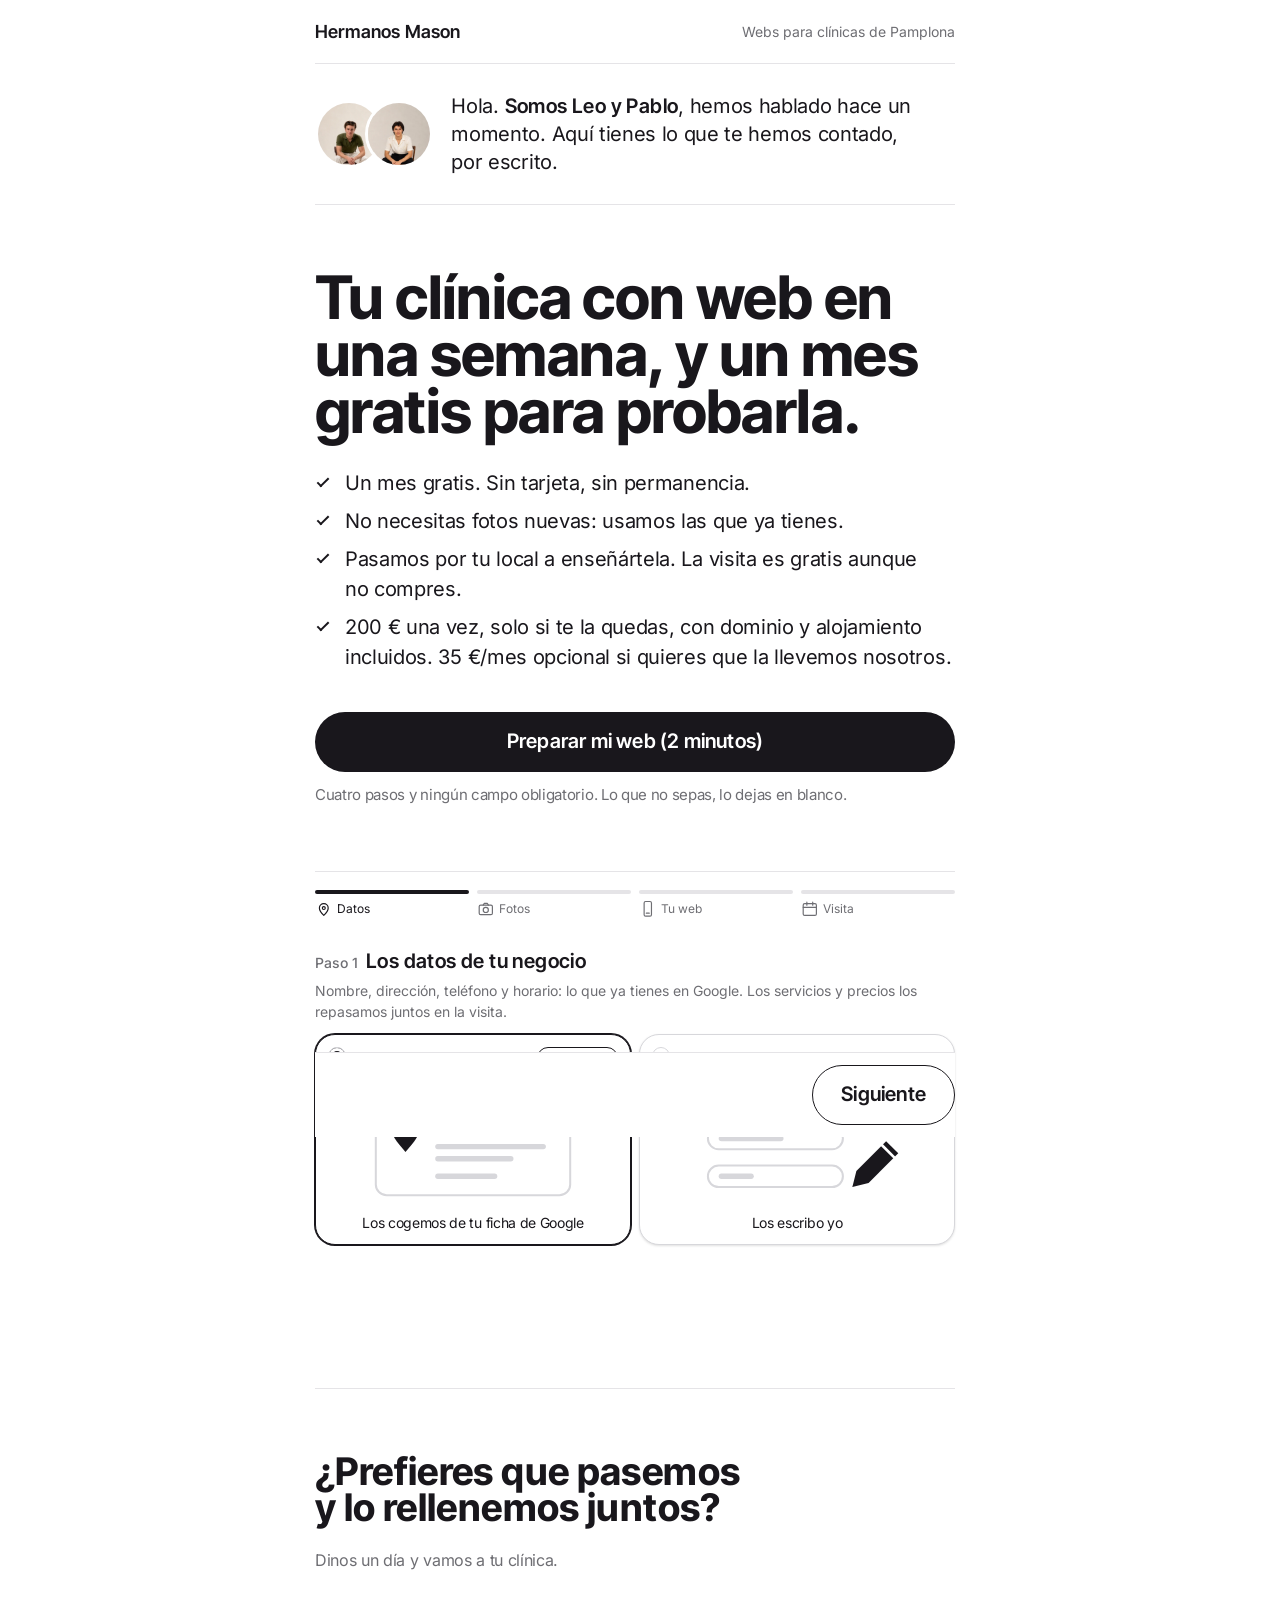
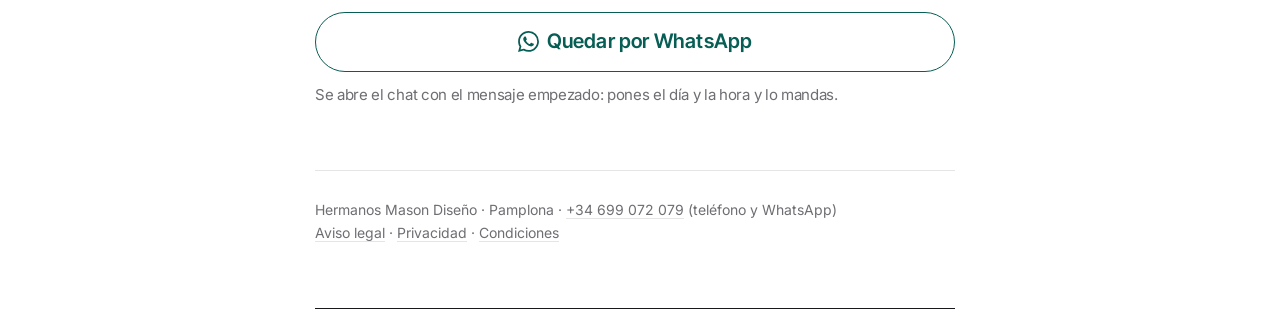
==== commit b856538e: "Repaso de los mensajes de WhatsApp El sector va dicho y no entre paréntesis, el botón de la salida l" ====
--- a/docs/clinicas/index.html
+++ b/docs/clinicas/index.html
@@ -73,7 +73,7 @@
       </div>
 
       <form class="preparar reveal" action="https://wa.me/34699072079" method="get" target="_blank" rel="noopener">
-        <input type="hidden" name="text" value="Hola, quiero que me preparéis la web (clínicas)." />
+        <input type="hidden" name="text" value="Hola, quiero que me preparéis la web de mi clínica." />
 
         <ol class="progreso" aria-label="Pasos del formulario">
           <li aria-current="step"><svg class="progreso__icono" viewBox="0 0 24 24" aria-hidden="true" focusable="false"><path d="M12 21s-6-5.3-6-10a6 6 0 0 1 12 0c0 4.7-6 10-6 10z" /><circle cx="12" cy="11" r="2" /></svg><span>Datos</span></li>
@@ -100,7 +100,7 @@
           <div class="extra" data-extra="datos">
             <div class="field">
               <label class="field__label" for="negocio">Nombre del negocio</label>
-              <input id="negocio" name="negocio" data-mensaje="Nombre" type="text" autocomplete="organization" placeholder="Como sale en el rótulo" />
+              <input id="negocio" name="negocio" data-mensaje="Negocio" type="text" autocomplete="organization" placeholder="Como sale en el rótulo" />
             </div>
             <div class="field">
               <label class="field__label" for="direccion">Dirección</label>
@@ -175,17 +175,17 @@
           <legend><span class="tramo__paso">Paso 4</span> La visita <span class="tramo__ayuda">En una semana la tenemos. ¿Qué día te viene bien que pasemos por tu clínica a enseñártela?</span></legend>
           <div class="cartas cartas--3 cartas--turno">
             <label class="carta">
-              <input type="radio" name="turno" value="Por la mañana" />
+              <input type="radio" name="turno" value="por la mañana" />
               <svg class="mini mini--ancho" viewBox="0 0 160 100" aria-hidden="true" focusable="false"><path d="M20 72h120" class="mini__trazo" /><path d="M52 72a28 28 0 0 1 56 0z" class="mini__tinta" /><path d="M80 34V24M56 44l-7-7M104 44l7-7M42 60H32M118 60h10" class="mini__trazo" /><path d="M80 8l-7 9h14z" class="mini__tinta" /></svg>
               <span class="carta__nombre">Mañana</span>
             </label>
             <label class="carta">
-              <input type="radio" name="turno" value="Por la tarde" />
+              <input type="radio" name="turno" value="por la tarde" />
               <svg class="mini mini--ancho" viewBox="0 0 160 100" aria-hidden="true" focusable="false"><path d="M20 72h120" class="mini__trazo" /><path d="M58 72a22 22 0 0 1 44 0z" class="mini__tinta" /><path d="M46 60h-8M114 60h8M60 46l-6-6M100 46l6-6" class="mini__trazo" /><path d="M80 40l-7-9h14z" class="mini__tinta" /><path d="M80 26V16" class="mini__trazo" /></svg>
               <span class="carta__nombre">Tarde</span>
             </label>
             <label class="carta">
-              <input type="radio" name="turno" value="Me da igual" checked />
+              <input type="radio" name="turno" value="a cualquier hora" checked />
               <svg class="mini mini--ancho" viewBox="0 0 160 100" aria-hidden="true" focusable="false"><circle cx="80" cy="50" r="34" class="mini__marco" /><path d="M80 22v5M80 73v5M52 50h5M103 50h5" class="mini__trazo" /><path d="M80 50V30M80 50l14 9" class="mini__trazo" /><circle cx="80" cy="50" r="3" class="mini__tinta" /></svg>
               <span class="carta__nombre">Me da igual</span>
             </label>
@@ -225,11 +225,11 @@
         <p class="section__sub">Dinos un día y vamos a tu clínica.</p>
       </div>
       <p class="enlace__accion reveal">
-        <a class="btn btn--flow btn--whatsapp btn--lg" href="https://wa.me/34699072079?text=Me%20viene%20bien%20el%20___%20a%20las%20___%20%28cl%C3%ADnicas%29" target="_blank" rel="noopener">
+        <a class="btn btn--flow btn--whatsapp btn--lg" href="https://wa.me/34699072079?text=Hola.%20Me%20viene%20bien%20que%20pas%C3%A9is%20por%20mi%20cl%C3%ADnica%20el%20" data-salida data-mensaje="Me viene bien que paséis por mi clínica el " target="_blank" rel="noopener">
           <svg viewBox="0 0 24 24" fill="currentColor" aria-hidden="true">
             <path d="M17.472 14.382c-.297-.149-1.758-.867-2.03-.967-.273-.099-.471-.148-.67.15-.197.297-.767.966-.94 1.164-.173.199-.347.223-.644.075-.297-.15-1.255-.463-2.39-1.475-.883-.788-1.48-1.761-1.653-2.059-.173-.297-.018-.458.13-.606.134-.133.298-.347.446-.52.149-.174.198-.298.298-.497.099-.198.05-.371-.025-.52-.075-.149-.669-1.612-.916-2.207-.242-.579-.487-.5-.669-.51-.173-.008-.371-.01-.57-.01-.198 0-.52.074-.792.372-.272.297-1.04 1.016-1.04 2.479 0 1.462 1.065 2.875 1.213 3.074.149.198 2.096 3.2 5.077 4.487.709.306 1.262.489 1.694.625.712.227 1.36.195 1.871.118.571-.085 1.758-.719 2.006-1.413.248-.694.248-1.289.173-1.413-.074-.124-.272-.198-.57-.347m-5.421 7.403h-.004a9.87 9.87 0 01-5.031-1.378l-.361-.214-3.741.982.998-3.648-.235-.374a9.86 9.86 0 01-1.51-5.26c.001-5.45 4.436-9.884 9.888-9.884 2.64 0 5.122 1.03 6.988 2.898a9.825 9.825 0 012.893 6.994c-.003 5.45-4.437 9.884-9.885 9.884m8.413-18.297A11.815 11.815 0 0012.05 0C5.495 0 .16 5.335.157 11.892c0 2.096.547 4.142 1.588 5.945L.057 24l6.305-1.654a11.882 11.882 0 005.683 1.448h.005c6.554 0 11.89-5.335 11.893-11.893a11.821 11.821 0 00-3.48-8.413Z" />
           </svg>
-          <span>Me viene bien el ___ a las ___</span>
+          <span>Quedar por WhatsApp</span>
         </a>
       </p>
       <p class="enlace__nota reveal">Se abre el chat con el mensaje empezado: pones el día y la hora y lo mandas.</p>
@@ -254,9 +254,14 @@
       var firma = document.querySelector("[data-quien]");
       var contado = document.querySelector("[data-contado]");
       var form = document.querySelector("form.preparar");
+      var salida = document.querySelector("[data-salida]");
       if (nombre) {
         if (hueco) hueco.textContent = ", " + nombre;
         if (form) form.dataset.negocio = nombre;
+        if (salida) {
+          salida.href = salida.href.split("?")[0] + "?text=" +
+            encodeURIComponent("Hola, soy de " + nombre + ". " + salida.dataset.mensaje);
+        }
       }
       if (quien[de]) {
         if (firma) firma.textContent = quien[de];
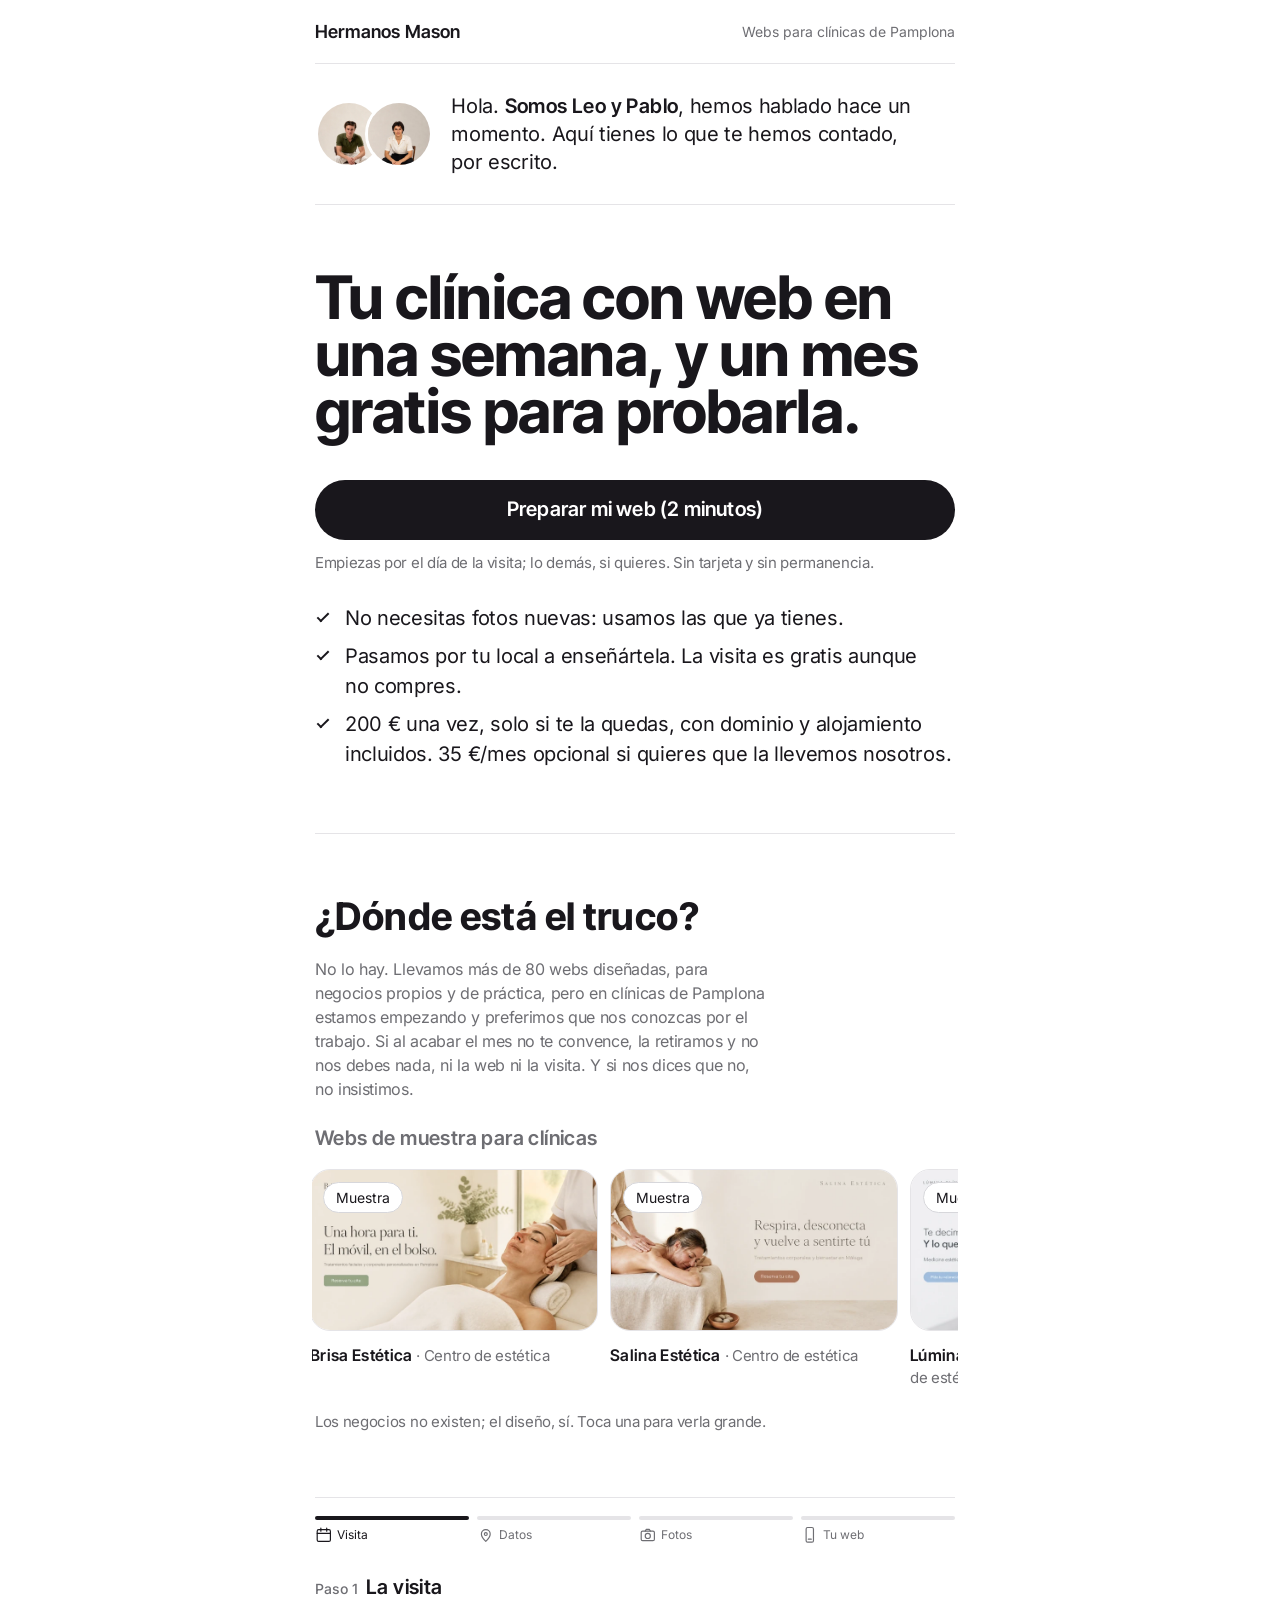
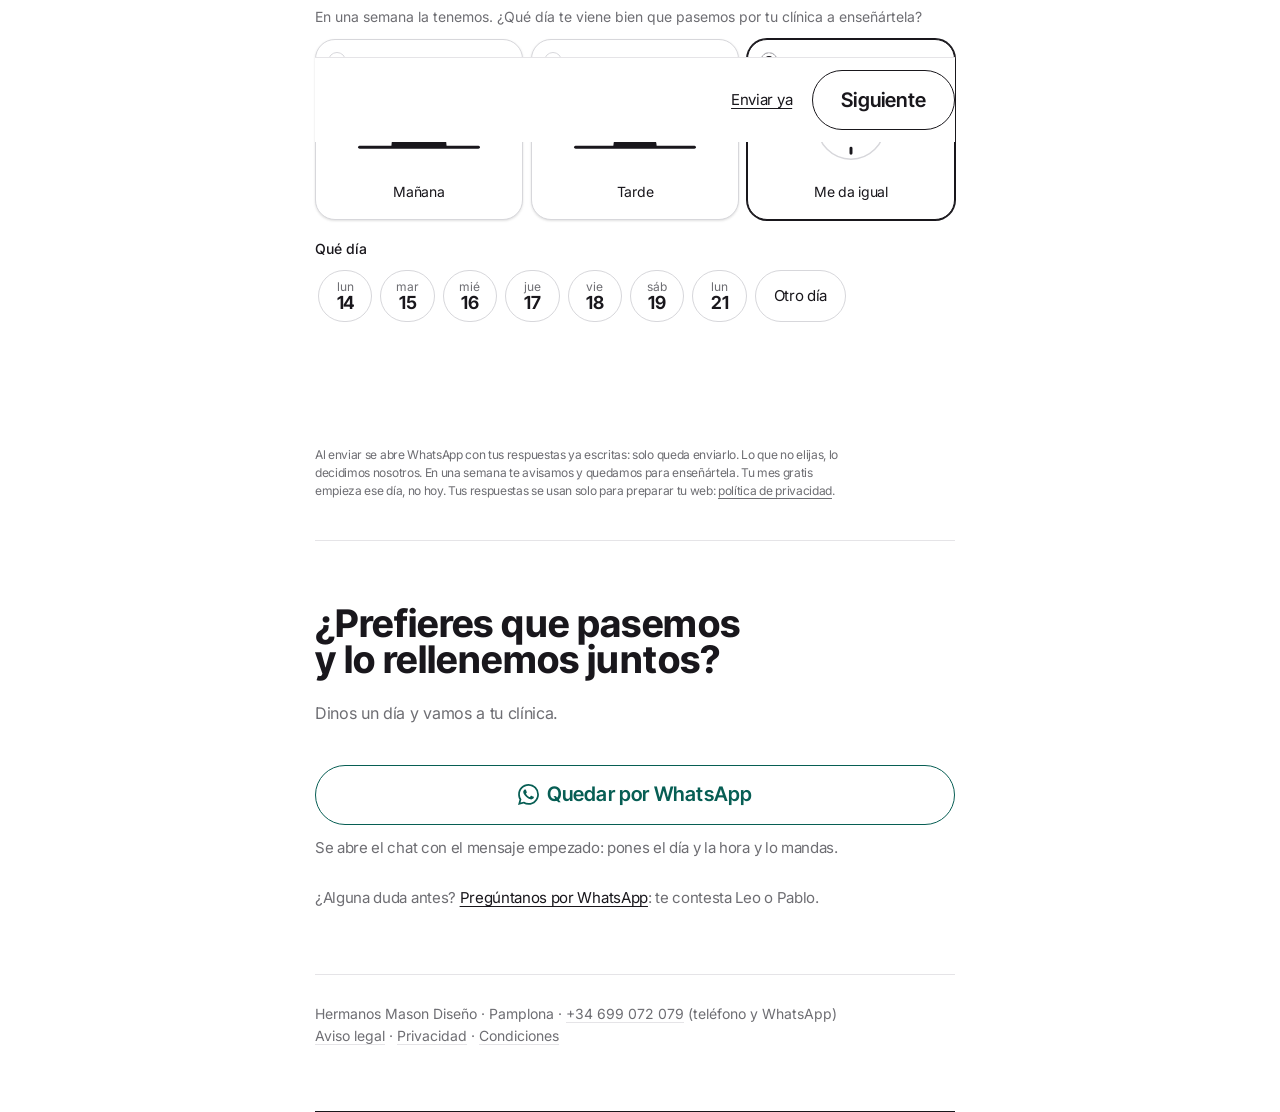
==== commit 1d1bbbef: "Página 2: muestras en marquesina, "¿dónde está el truco?" y visita primero - El botón de la oferta, " ====
--- a/docs/clinicas/index.html
+++ b/docs/clinicas/index.html
@@ -4,7 +4,7 @@
 <meta charset="UTF-8" />
 <meta name="viewport" content="width=device-width, initial-scale=1" />
 <title>Tu clínica con web en una semana - Hermanos Mason</title>
-<meta name="description" content="Lo que hemos hablado por teléfono, por escrito: un mes gratis, sin tarjeta, con tus fotos y pasamos por tu local. Prepara tu web en dos minutos." />
+<meta name="description" content="Lo que hemos hablado por teléfono, por escrito: un mes gratis, sin tarjeta, con tus fotos y pasamos por tu local. Nos dices qué día y la preparamos." />
 
 <link rel="preload" href="../estilo-blanco-negro.css" as="style" />
 <link rel="stylesheet" href="../styles.css" />
@@ -50,21 +50,83 @@
       </p>
     </section>
 
-    <section class="section" aria-labelledby="oferta-titulo">
+    <section class="section oferta" aria-labelledby="oferta-titulo">
       <div class="reveal">
         <h1 id="oferta-titulo">Tu clínica con web en una semana, y un mes gratis para probarla.</h1>
+        <p class="enlace__accion">
+          <a class="btn btn--solid btn--lg" href="#preparar">Preparar mi web (2 minutos)</a>
+        </p>
+        <p class="enlace__nota">Empiezas por el día de la visita; lo demás, si quieres. Sin tarjeta y sin permanencia.</p>
         <ul class="vistos">
-          <li>Un mes gratis. Sin tarjeta, sin permanencia.</li>
           <li>No necesitas fotos nuevas: usamos las que ya tienes.</li>
           <li>Pasamos por tu local a enseñártela. La visita es gratis aunque no compres.</li>
           <li>200 € una vez, solo si te la quedas, con dominio y alojamiento incluidos. 35 €/mes opcional si quieres que la llevemos nosotros.</li>
         </ul>
-        <p class="enlace__accion">
-          <a class="btn btn--solid btn--lg" href="#preparar">Preparar mi web (2 minutos)</a>
-        </p>
-        <p class="enlace__nota">Cuatro pasos y ningún campo obligatorio. Lo que no sepas, lo dejas en blanco.</p>
-      </div>
-    </section>
+      </div>
+    </section>
+
+    <section class="section truco" aria-labelledby="truco-titulo">
+      <div class="section__head reveal">
+        <h2 id="truco-titulo">¿Dónde está el truco?</h2>
+        <p class="section__sub">No lo hay. Llevamos más de 80 webs diseñadas, para negocios propios y de práctica, pero en clínicas de Pamplona estamos empezando y preferimos que nos conozcas por el trabajo. Si al acabar el mes no te convence, la retiramos y no nos debes nada, ni la web ni la visita. Y si nos dices que no, no insistimos.</p>
+      </div>
+      <div class="muestras__grupo reveal">
+        <h3 class="muestras__titulo">Webs de muestra para clínicas</h3>
+        <ul class="muestras muestras--flujo" data-flujo>
+          <li class="muestra">
+            <a class="muestra__enlace" href="../img/muestras/estetica-brisa.webp" data-muestra data-nombre="Brisa Estética" data-sector="Centro de estética">
+              <img src="../img/muestras/estetica-brisa.webp"
+                   srcset="../img/muestras/estetica-brisa-672.webp 672w, ../img/muestras/estetica-brisa.webp 1344w"
+                   sizes="(min-width: 42rem) 18rem, 60vw"
+                   width="1344" height="760" loading="lazy" decoding="async"
+                   alt="Portada de la web de muestra Brisa Estética: una clienta tumbada con los ojos cerrados recibiendo un masaje facial en una sala clara con una planta al fondo, y el titular Una hora para ti. El móvil, en el bolso." />
+              <span class="tag muestra__etiqueta">Muestra</span>
+            </a>
+            <p class="muestra__pie"><span class="muestra__nombre">Brisa Estética</span> <span class="muestra__sector">Centro de estética</span></p>
+          </li>
+          <li class="muestra">
+            <a class="muestra__enlace" href="../img/muestras/estetica-salina.webp" data-muestra data-nombre="Salina Estética" data-sector="Centro de estética">
+              <img src="../img/muestras/estetica-salina.webp"
+                   srcset="../img/muestras/estetica-salina-672.webp 672w, ../img/muestras/estetica-salina.webp 1344w"
+                   sizes="(min-width: 42rem) 18rem, 60vw"
+                   width="1344" height="760" loading="lazy" decoding="async"
+                   alt="Portada de la web de muestra Salina Estética: una clienta boca abajo recibiendo un masaje de espalda sobre fondo beige y el titular Respira, desconecta y vuelve a sentirte tú." />
+              <span class="tag muestra__etiqueta">Muestra</span>
+            </a>
+            <p class="muestra__pie"><span class="muestra__nombre">Salina Estética</span> <span class="muestra__sector">Centro de estética</span></p>
+          </li>
+          <li class="muestra">
+            <a class="muestra__enlace" href="../img/muestras/estetica-lumina-v2.webp" data-muestra data-nombre="Lúmina Clínica Estética" data-sector="Centro de estética">
+              <img src="../img/muestras/estetica-lumina-v2.webp"
+                   srcset="../img/muestras/estetica-lumina-v2-672.webp 672w, ../img/muestras/estetica-lumina-v2.webp 1344w"
+                   sizes="(min-width: 42rem) 18rem, 60vw"
+                   width="1344" height="760" loading="lazy" decoding="async"
+                   alt="Portada de la web de muestra Lúmina Clínica Estética: una clienta tumbada con los ojos cerrados durante un tratamiento facial con aparato, sobre blanco, y el titular Te decimos lo que tu piel necesita. Y lo que no." />
+              <span class="tag muestra__etiqueta">Muestra</span>
+            </a>
+            <p class="muestra__pie"><span class="muestra__nombre">Lúmina Clínica Estética</span> <span class="muestra__sector">Centro de estética</span></p>
+          </li>
+        </ul>
+        <p class="enlace__nota">Los negocios no existen; el diseño, sí. Toca una para verla grande.</p>
+      </div>
+    </section>
+
+    <dialog class="muestra-dialogo" aria-labelledby="muestra-dialogo-titulo">
+      <button class="muestra-dialogo__cerrar" type="button" aria-label="Cerrar">
+        <svg viewBox="0 0 24 24" fill="none" stroke="currentColor" stroke-width="2" stroke-linecap="round" aria-hidden="true"><path d="M6 6l12 12M18 6L6 18" /></svg>
+      </button>
+      <img class="muestra-dialogo__imagen" alt="" width="1344" height="752" />
+      <div class="muestra-dialogo__pie">
+        <p class="muestra-dialogo__texto">
+          <strong id="muestra-dialogo-titulo" class="muestra-dialogo__nombre"></strong>
+          <span class="muestra-dialogo__sector"></span>
+          <span class="muestra-dialogo__nota">Web de muestra: el negocio no existe.</span>
+        </p>
+        <p class="muestra-dialogo__accion">
+          <a class="btn btn--solid" href="#preparar" data-cierra>Quiero una así</a>
+        </p>
+      </div>
+    </dialog>
 
     <section class="section preparar-seccion" id="preparar" aria-labelledby="preparar-titulo">
       <div class="section__head reveal">
@@ -76,14 +138,49 @@
         <input type="hidden" name="text" value="Hola, quiero que me preparéis la web de mi clínica." />
 
         <ol class="progreso" aria-label="Pasos del formulario">
-          <li aria-current="step"><svg class="progreso__icono" viewBox="0 0 24 24" aria-hidden="true" focusable="false"><path d="M12 21s-6-5.3-6-10a6 6 0 0 1 12 0c0 4.7-6 10-6 10z" /><circle cx="12" cy="11" r="2" /></svg><span>Datos</span></li>
+          <li aria-current="step"><svg class="progreso__icono" viewBox="0 0 24 24" aria-hidden="true" focusable="false"><rect x="3" y="5" width="18" height="16" rx="2" /><path d="M3 10h18M8 3v4M16 3v4" /></svg><span>Visita</span></li>
+          <li><svg class="progreso__icono" viewBox="0 0 24 24" aria-hidden="true" focusable="false"><path d="M12 21s-6-5.3-6-10a6 6 0 0 1 12 0c0 4.7-6 10-6 10z" /><circle cx="12" cy="11" r="2" /></svg><span>Datos</span></li>
           <li><svg class="progreso__icono" viewBox="0 0 24 24" aria-hidden="true" focusable="false"><rect x="3" y="7" width="18" height="13" rx="2" /><path d="M8.5 7l1.5-2.5h4L15.5 7" /><circle cx="12" cy="13.5" r="3.5" /></svg><span>Fotos</span></li>
           <li><svg class="progreso__icono" viewBox="0 0 24 24" aria-hidden="true" focusable="false"><rect x="7" y="2" width="10" height="20" rx="2" /><path d="M10 18h4" /></svg><span>Tu web</span></li>
-          <li><svg class="progreso__icono" viewBox="0 0 24 24" aria-hidden="true" focusable="false"><rect x="3" y="5" width="18" height="16" rx="2" /><path d="M3 10h18M8 3v4M16 3v4" /></svg><span>Visita</span></li>
         </ol>
 
         <fieldset class="tramo">
-          <legend><span class="tramo__paso">Paso 1</span> Los datos de tu negocio <span class="tramo__ayuda">Nombre, dirección, teléfono y horario: lo que ya tienes en Google. Los servicios y precios los repasamos juntos en la visita.</span></legend>
+          <legend><span class="tramo__paso">Paso 1</span> La visita <span class="tramo__ayuda">En una semana la tenemos. ¿Qué día te viene bien que pasemos por tu clínica a enseñártela?</span></legend>
+          <div class="cartas cartas--3 cartas--turno">
+            <label class="carta">
+              <input type="radio" name="turno" value="por la mañana" />
+              <svg class="mini mini--ancho" viewBox="0 0 160 100" aria-hidden="true" focusable="false"><path d="M20 72h120" class="mini__trazo" /><path d="M52 72a28 28 0 0 1 56 0z" class="mini__tinta" /><path d="M80 34V24M56 44l-7-7M104 44l7-7M42 60H32M118 60h10" class="mini__trazo" /><path d="M80 8l-7 9h14z" class="mini__tinta" /></svg>
+              <span class="carta__nombre">Mañana</span>
+            </label>
+            <label class="carta">
+              <input type="radio" name="turno" value="por la tarde" />
+              <svg class="mini mini--ancho" viewBox="0 0 160 100" aria-hidden="true" focusable="false"><path d="M20 72h120" class="mini__trazo" /><path d="M58 72a22 22 0 0 1 44 0z" class="mini__tinta" /><path d="M46 60h-8M114 60h8M60 46l-6-6M100 46l6-6" class="mini__trazo" /><path d="M80 40l-7-9h14z" class="mini__tinta" /><path d="M80 26V16" class="mini__trazo" /></svg>
+              <span class="carta__nombre">Tarde</span>
+            </label>
+            <label class="carta">
+              <input type="radio" name="turno" value="a cualquier hora" checked />
+              <svg class="mini mini--ancho" viewBox="0 0 160 100" aria-hidden="true" focusable="false"><circle cx="80" cy="50" r="34" class="mini__marco" /><path d="M80 22v5M80 73v5M52 50h5M103 50h5" class="mini__trazo" /><path d="M80 50V30M80 50l14 9" class="mini__trazo" /><circle cx="80" cy="50" r="3" class="mini__tinta" /></svg>
+              <span class="carta__nombre">Me da igual</span>
+            </label>
+          </div>
+          <p class="field__label dias__rotulo">Qué día</p>
+          <div class="dias" role="group" aria-label="Qué día" data-dias>
+            <label class="turno turno--otro"><input type="radio" name="dia" id="dia-otro" value="otro" /><span>Otro día</span></label>
+          </div>
+          <div class="extra" data-extra="otro-dia">
+            <div class="field">
+              <label class="field__label" for="dia-texto">Dinos cuál</label>
+              <input id="dia-texto" name="dia-texto" data-mensaje="Día" type="text" placeholder="La semana que viene, el 3 de octubre…" />
+            </div>
+          </div>
+          <div class="tramo__nav">
+            <button class="tramo__ya" type="submit">Enviar ya</button>
+            <button class="btn btn--flow btn--lg" type="button" data-ir="siguiente"><span>Siguiente</span></button>
+          </div>
+        </fieldset>
+
+        <fieldset class="tramo" hidden>
+          <legend><span class="tramo__paso">Paso 2</span> Los datos de tu negocio <span class="tramo__ayuda">Nombre, dirección, teléfono y horario: lo que ya tienes en Google. Los servicios y precios los repasamos juntos en la visita.</span></legend>
           <div class="cartas cartas--2">
             <label class="carta">
               <input type="radio" name="datos" id="datos-google" value="de mi ficha de Google" checked />
@@ -116,12 +213,14 @@
             </div>
           </div>
           <div class="tramo__nav">
+            <button class="btn btn--lg" type="button" data-ir="atras">Atrás</button>
+            <button class="tramo__ya" type="submit">Enviar ya</button>
             <button class="btn btn--flow btn--lg" type="button" data-ir="siguiente"><span>Siguiente</span></button>
           </div>
         </fieldset>
 
         <fieldset class="tramo" hidden>
-          <legend><span class="tramo__paso">Paso 2</span> Tus fotos <span class="tramo__ayuda">Las buscamos nosotros en tu ficha de Google y en tus redes. Nada es definitivo: luego cambiamos lo que quieras.</span></legend>
+          <legend><span class="tramo__paso">Paso 3</span> Tus fotos <span class="tramo__ayuda">Las buscamos nosotros en tu ficha de Google y en tus redes. Nada es definitivo: luego cambiamos lo que quieras.</span></legend>
           <div class="cartas cartas--2">
             <label class="carta">
               <input type="radio" name="fotos" id="fotos-redes" value="las de Google y mis redes" checked />
@@ -140,12 +239,13 @@
           </div>
           <div class="tramo__nav">
             <button class="btn btn--lg" type="button" data-ir="atras">Atrás</button>
+            <button class="tramo__ya" type="submit">Enviar ya</button>
             <button class="btn btn--flow btn--lg" type="button" data-ir="siguiente"><span>Siguiente</span></button>
           </div>
         </fieldset>
 
         <fieldset class="tramo" hidden>
-          <legend><span class="tramo__paso">Paso 3</span> Cómo se organiza tu web <span class="tramo__ayuda">Elige una. Se cambia cuando quieras.</span></legend>
+          <legend><span class="tramo__paso">Paso 4</span> Cómo se organiza tu web <span class="tramo__ayuda">Elige una. Se cambia cuando quieras.</span></legend>
           <div class="cartas cartas--3">
             <label class="carta">
               <input type="radio" name="estructura" value="Pedir cita arriba del todo" checked />
@@ -167,55 +267,21 @@
           </div>
           <div class="tramo__nav">
             <button class="btn btn--lg" type="button" data-ir="atras">Atrás</button>
-            <button class="btn btn--flow btn--lg" type="button" data-ir="siguiente"><span>Siguiente</span></button>
+            <button class="btn btn--solid btn--lg tramo__enviar" type="submit">Preparar mi web</button>
           </div>
         </fieldset>
 
-        <fieldset class="tramo" hidden>
-          <legend><span class="tramo__paso">Paso 4</span> La visita <span class="tramo__ayuda">En una semana la tenemos. ¿Qué día te viene bien que pasemos por tu clínica a enseñártela?</span></legend>
-          <div class="cartas cartas--3 cartas--turno">
-            <label class="carta">
-              <input type="radio" name="turno" value="por la mañana" />
-              <svg class="mini mini--ancho" viewBox="0 0 160 100" aria-hidden="true" focusable="false"><path d="M20 72h120" class="mini__trazo" /><path d="M52 72a28 28 0 0 1 56 0z" class="mini__tinta" /><path d="M80 34V24M56 44l-7-7M104 44l7-7M42 60H32M118 60h10" class="mini__trazo" /><path d="M80 8l-7 9h14z" class="mini__tinta" /></svg>
-              <span class="carta__nombre">Mañana</span>
-            </label>
-            <label class="carta">
-              <input type="radio" name="turno" value="por la tarde" />
-              <svg class="mini mini--ancho" viewBox="0 0 160 100" aria-hidden="true" focusable="false"><path d="M20 72h120" class="mini__trazo" /><path d="M58 72a22 22 0 0 1 44 0z" class="mini__tinta" /><path d="M46 60h-8M114 60h8M60 46l-6-6M100 46l6-6" class="mini__trazo" /><path d="M80 40l-7-9h14z" class="mini__tinta" /><path d="M80 26V16" class="mini__trazo" /></svg>
-              <span class="carta__nombre">Tarde</span>
-            </label>
-            <label class="carta">
-              <input type="radio" name="turno" value="a cualquier hora" checked />
-              <svg class="mini mini--ancho" viewBox="0 0 160 100" aria-hidden="true" focusable="false"><circle cx="80" cy="50" r="34" class="mini__marco" /><path d="M80 22v5M80 73v5M52 50h5M103 50h5" class="mini__trazo" /><path d="M80 50V30M80 50l14 9" class="mini__trazo" /><circle cx="80" cy="50" r="3" class="mini__tinta" /></svg>
-              <span class="carta__nombre">Me da igual</span>
-            </label>
-          </div>
-          <p class="field__label dias__rotulo">Qué día</p>
-          <div class="dias" role="group" aria-label="Qué día" data-dias>
-            <label class="turno turno--otro"><input type="radio" name="dia" id="dia-otro" value="otro" /><span>Otro día</span></label>
-          </div>
-          <div class="extra" data-extra="otro-dia">
-            <div class="field">
-              <label class="field__label" for="dia-texto">Dinos cuál</label>
-              <input id="dia-texto" name="dia-texto" data-mensaje="Día" type="text" placeholder="La semana que viene, el 3 de octubre…" />
-            </div>
-          </div>
-          <p class="form__note">
-            Se abre WhatsApp con tus respuestas ya escritas: solo queda enviarlo.
-            En una semana te avisamos y quedamos para enseñártela. Tu mes gratis empieza ese día, no hoy.
-            Tus respuestas se usan solo para preparar tu web: <a href="../privacidad.html">política de privacidad</a>.
-          </p>
-
-          <p class="form__estado" role="status" hidden>
-            Se ha abierto WhatsApp con el mensaje preparado: dale a enviar y listo.
-            Si no se ha abierto nada, llámanos o escríbenos al
-            <a href="tel:+34699072079">+34&nbsp;699&nbsp;072&nbsp;079</a>.
-          </p>
-          <div class="tramo__nav">
-            <button class="btn btn--lg" type="button" data-ir="atras">Atrás</button>
-            <button class="btn btn--solid btn--lg" type="submit">Preparar mi web</button>
-          </div>
-        </fieldset>
+        <p class="form__note">
+          Al enviar se abre WhatsApp con tus respuestas ya escritas: solo queda enviarlo. Lo que no elijas, lo decidimos nosotros.
+          En una semana te avisamos y quedamos para enseñártela. Tu mes gratis empieza ese día, no hoy.
+          Tus respuestas se usan solo para preparar tu web: <a href="../privacidad.html">política de privacidad</a>.
+        </p>
+
+        <p class="form__estado" role="status" hidden>
+          Se ha abierto WhatsApp con el mensaje preparado: dale a enviar y listo.
+          Si no se ha abierto nada, llámanos o escríbenos al
+          <a href="tel:+34699072079">+34&nbsp;699&nbsp;072&nbsp;079</a>.
+        </p>
       </form>
     </section>
 
@@ -226,13 +292,12 @@
       </div>
       <p class="enlace__accion reveal">
         <a class="btn btn--flow btn--whatsapp btn--lg" href="https://wa.me/34699072079?text=Hola.%20Me%20viene%20bien%20que%20pas%C3%A9is%20por%20mi%20cl%C3%ADnica%20el%20" data-salida data-mensaje="Me viene bien que paséis por mi clínica el " target="_blank" rel="noopener">
-          <svg viewBox="0 0 24 24" fill="currentColor" aria-hidden="true">
-            <path d="M17.472 14.382c-.297-.149-1.758-.867-2.03-.967-.273-.099-.471-.148-.67.15-.197.297-.767.966-.94 1.164-.173.199-.347.223-.644.075-.297-.15-1.255-.463-2.39-1.475-.883-.788-1.48-1.761-1.653-2.059-.173-.297-.018-.458.13-.606.134-.133.298-.347.446-.52.149-.174.198-.298.298-.497.099-.198.05-.371-.025-.52-.075-.149-.669-1.612-.916-2.207-.242-.579-.487-.5-.669-.51-.173-.008-.371-.01-.57-.01-.198 0-.52.074-.792.372-.272.297-1.04 1.016-1.04 2.479 0 1.462 1.065 2.875 1.213 3.074.149.198 2.096 3.2 5.077 4.487.709.306 1.262.489 1.694.625.712.227 1.36.195 1.871.118.571-.085 1.758-.719 2.006-1.413.248-.694.248-1.289.173-1.413-.074-.124-.272-.198-.57-.347m-5.421 7.403h-.004a9.87 9.87 0 01-5.031-1.378l-.361-.214-3.741.982.998-3.648-.235-.374a9.86 9.86 0 01-1.51-5.26c.001-5.45 4.436-9.884 9.888-9.884 2.64 0 5.122 1.03 6.988 2.898a9.825 9.825 0 012.893 6.994c-.003 5.45-4.437 9.884-9.885 9.884m8.413-18.297A11.815 11.815 0 0012.05 0C5.495 0 .16 5.335.157 11.892c0 2.096.547 4.142 1.588 5.945L.057 24l6.305-1.654a11.882 11.882 0 005.683 1.448h.005c6.554 0 11.89-5.335 11.893-11.893a11.821 11.821 0 00-3.48-8.413Z" />
-          </svg>
+          <svg viewBox="0 0 24 24" fill="currentColor" aria-hidden="true"><path d="M17.472 14.382c-.297-.149-1.758-.867-2.03-.967-.273-.099-.471-.148-.67.15-.197.297-.767.966-.94 1.164-.173.199-.347.223-.644.075-.297-.15-1.255-.463-2.39-1.475-.883-.788-1.48-1.761-1.653-2.059-.173-.297-.018-.458.13-.606.134-.133.298-.347.446-.52.149-.174.198-.298.298-.497.099-.198.05-.371-.025-.52-.075-.149-.669-1.612-.916-2.207-.242-.579-.487-.5-.669-.51-.173-.008-.371-.01-.57-.01-.198 0-.52.074-.792.372-.272.297-1.04 1.016-1.04 2.479 0 1.462 1.065 2.875 1.213 3.074.149.198 2.096 3.2 5.077 4.487.709.306 1.262.489 1.694.625.712.227 1.36.195 1.871.118.571-.085 1.758-.719 2.006-1.413.248-.694.248-1.289.173-1.413-.074-.124-.272-.198-.57-.347m-5.421 7.403h-.004a9.87 9.87 0 01-5.031-1.378l-.361-.214-3.741.982.998-3.648-.235-.374a9.86 9.86 0 01-1.51-5.26c.001-5.45 4.436-9.884 9.888-9.884 2.64 0 5.122 1.03 6.988 2.898a9.825 9.825 0 012.893 6.994c-.003 5.45-4.437 9.884-9.885 9.884m8.413-18.297A11.815 11.815 0 0012.05 0C5.495 0 .16 5.335.157 11.892c0 2.096.547 4.142 1.588 5.945L.057 24l6.305-1.654a11.882 11.882 0 005.683 1.448h.005c6.554 0 11.89-5.335 11.893-11.893a11.821 11.821 0 00-3.48-8.413Z" /></svg>
           <span>Quedar por WhatsApp</span>
         </a>
       </p>
       <p class="enlace__nota reveal">Se abre el chat con el mensaje empezado: pones el día y la hora y lo mandas.</p>
+      <p class="salida__duda reveal">¿Alguna duda antes? <a href="https://wa.me/34699072079?text=Hola.%20Tengo%20una%20duda%20sobre%20la%20web%20para%20mi%20cl%C3%ADnica%3A%20" data-salida data-mensaje="Tengo una duda sobre la web para mi clínica: " target="_blank" rel="noopener">Pregúntanos por WhatsApp</a>: te contesta Leo o Pablo.</p>
     </section>
 
     <footer class="enlace-pie">
@@ -254,14 +319,13 @@
       var firma = document.querySelector("[data-quien]");
       var contado = document.querySelector("[data-contado]");
       var form = document.querySelector("form.preparar");
-      var salida = document.querySelector("[data-salida]");
       if (nombre) {
         if (hueco) hueco.textContent = ", " + nombre;
         if (form) form.dataset.negocio = nombre;
-        if (salida) {
-          salida.href = salida.href.split("?")[0] + "?text=" +
-            encodeURIComponent("Hola, soy de " + nombre + ". " + salida.dataset.mensaje);
-        }
+        document.querySelectorAll("[data-salida]").forEach(function (a) {
+          a.href = a.href.split("?")[0] + "?text=" +
+            encodeURIComponent("Hola, soy de " + nombre + ". " + a.dataset.mensaje);
+        });
       }
       if (quien[de]) {
         if (firma) firma.textContent = quien[de];
--- a/docs/styles.css
+++ b/docs/styles.css
@@ -2401,6 +2401,39 @@
   color: var(--ink-2);
 }
 
+.enlace .truco { border-block-start: var(--rule) solid var(--line); }
+
+.muestras.muestras--flujo {
+  display: flex;
+  gap: var(--sp-sm);
+  padding: 3px;
+  margin-inline: -3px;
+  overflow-x: auto;
+  scroll-snap-type: x proximity;
+  scrollbar-width: none;
+  -webkit-overflow-scrolling: touch;
+  overscroll-behavior-x: contain;
+}
+
+.muestras.muestras--flujo.is-flujo { scroll-snap-type: none; }
+
+.muestras--flujo::-webkit-scrollbar { display: none; }
+
+.muestras--flujo .muestra {
+  flex: 0 0 min(60vw, 18rem);
+  scroll-snap-align: start;
+}
+
+@media (max-width: 42rem) {
+  .muestras.muestras--flujo {
+    margin-inline: calc(50% - 50vw);
+    padding-inline: calc(50vw - 50% + 3px);
+    scroll-padding-inline: calc(50vw - 50% + 3px);
+  }
+}
+
+.truco .muestras__grupo .enlace__nota { margin-block-start: var(--sp-md); }
+
 .progreso {
   list-style: none;
   margin: 0 0 var(--sp-lg);
@@ -2768,6 +2801,7 @@
   z-index: 2;
   display: flex;
   flex-wrap: wrap;
+  align-items: center;
   justify-content: space-between;
   gap: var(--sp-sm);
   margin-block-start: var(--sp-md);
@@ -2777,27 +2811,50 @@
 }
 
 .tramo__nav .btn { padding-inline: var(--sp-lg); }
-.tramo__nav .btn:only-child { margin-inline-start: auto; }
-
-.tramo__nav [type="submit"] {
+.tramo__nav [data-ir="atras"] { padding-inline: var(--sp-md); }
+
+.tramo__ya {
+  margin-inline-start: auto;
+  min-height: var(--control);
+  padding: 0 var(--sp-xs);
+  border: 0;
+  background: none;
+  font-family: var(--font-text);
+  font-size: var(--size-sm);
+  color: var(--ink);
+  text-decoration: underline;
+  text-underline-offset: 0.2em;
+  text-decoration-thickness: 1px;
+  cursor: pointer;
+}
+
+.tramo__ya:hover { text-decoration-thickness: 2px; }
+
+.tramo__ya:focus-visible {
+  outline: 2px solid var(--ink);
+  outline-offset: 2px;
+  border-radius: var(--radius-pill);
+}
+
+.tramo__nav .tramo__enviar {
   flex: 1 1 12rem;
   padding-inline: var(--sp-md);
   font-size: var(--size-md);
 }
-.tramo__nav [data-ir="atras"]:has(+ [type="submit"]) { padding-inline: var(--sp-md); }
 
 @media (max-width: 420px) {
-  .tramo__nav [type="submit"] {
+  .tramo__nav { gap: var(--sp-xs); }
+  .tramo__nav .tramo__enviar {
     padding-inline: var(--sp-sm);
     font-size: var(--size-sm);
   }
-  .tramo__nav [data-ir="atras"]:has(+ [type="submit"]) {
+  .tramo__nav [data-ir="atras"] {
     width: var(--control);
     min-height: var(--control);
     padding: 0;
     font-size: 0;
   }
-  .tramo__nav [data-ir="atras"]:has(+ [type="submit"])::before {
+  .tramo__nav [data-ir="atras"]::before {
     content: "";
     width: 0.6rem;
     height: 0.6rem;
@@ -2807,9 +2864,19 @@
     transform: rotate(45deg);
   }
 }
-.no-js .tramo__nav [data-ir] { display: none; }
+.no-js .tramo__nav [data-ir],
+.no-js .tramo__ya { display: none; }
 
 .preparar .form__note { margin-block-start: var(--sp-md); }
+
+.salida__duda {
+  margin-block-start: var(--sp-lg);
+  max-width: none;
+  font-size: var(--size-sm);
+  color: var(--ink-2);
+}
+
+.salida__duda a { color: var(--ink); }
 
 .enlace .salida { border-block-start: var(--rule) solid var(--line); }
 
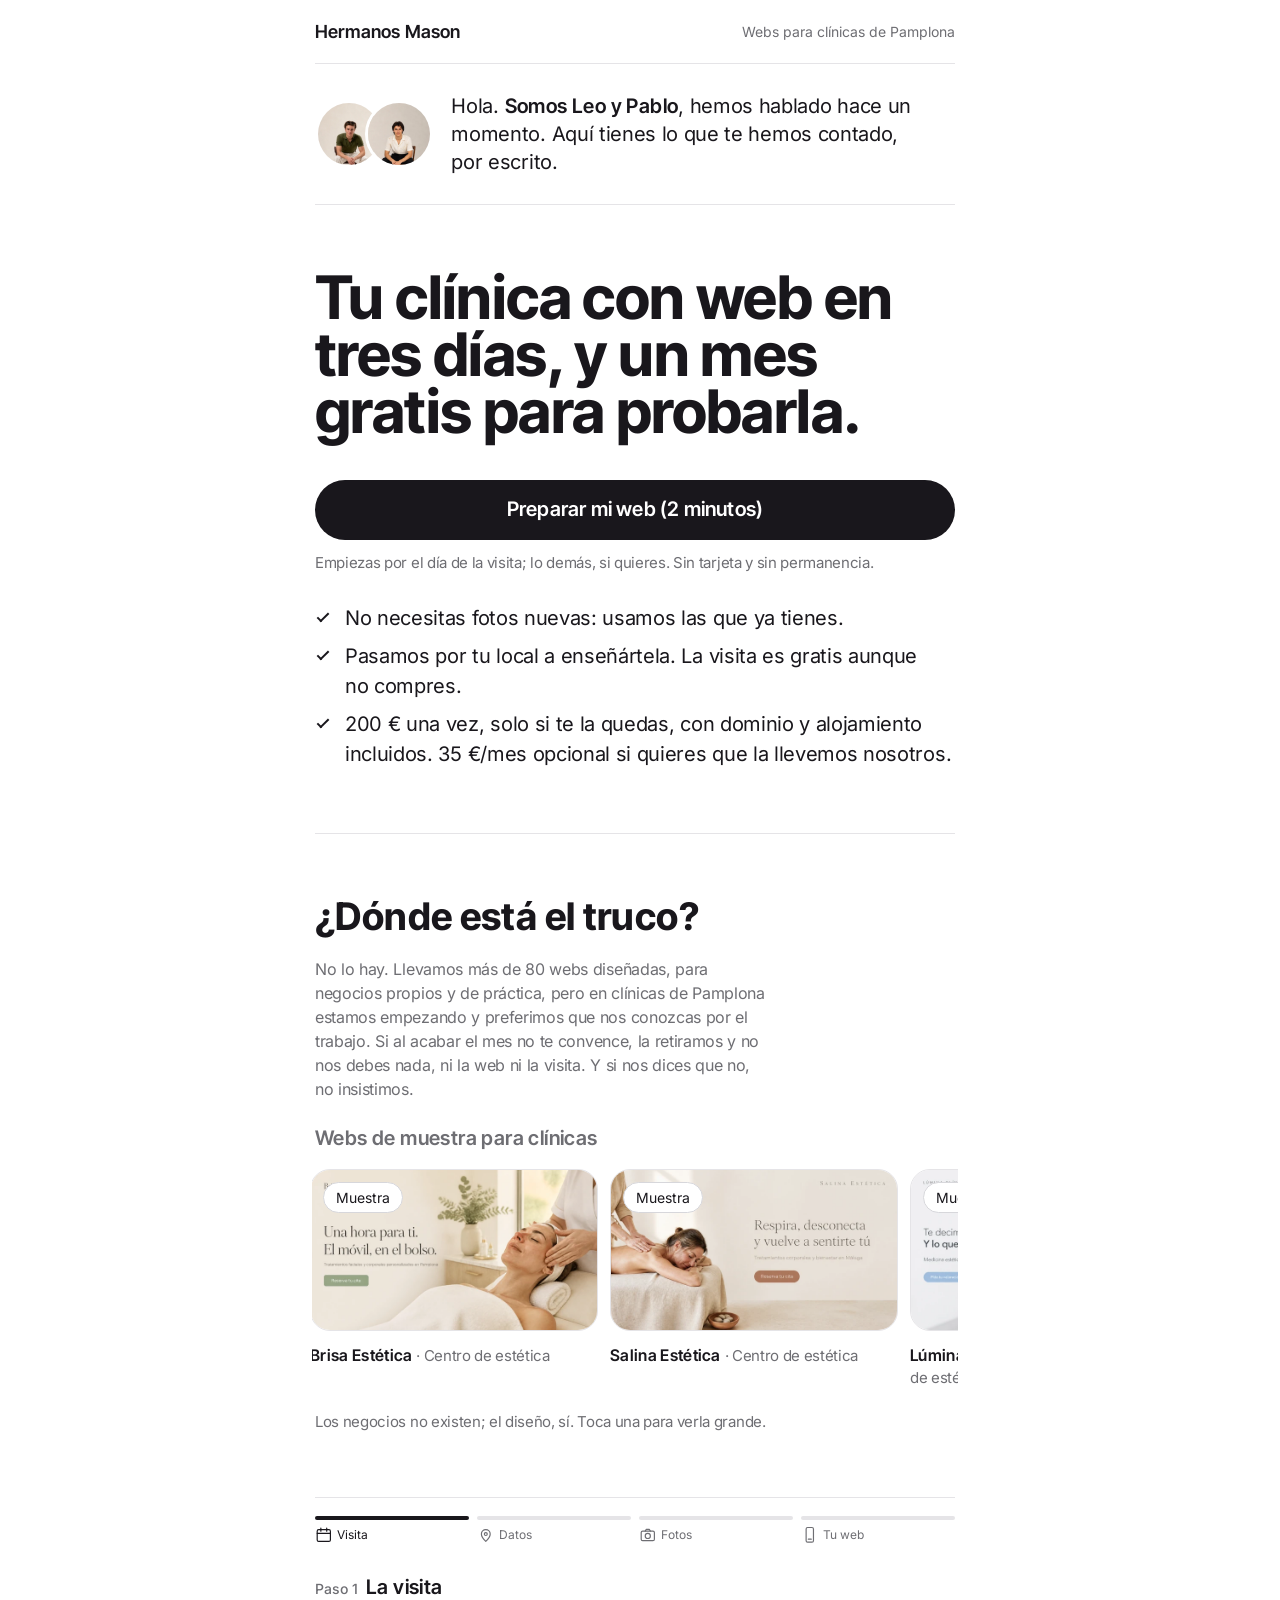
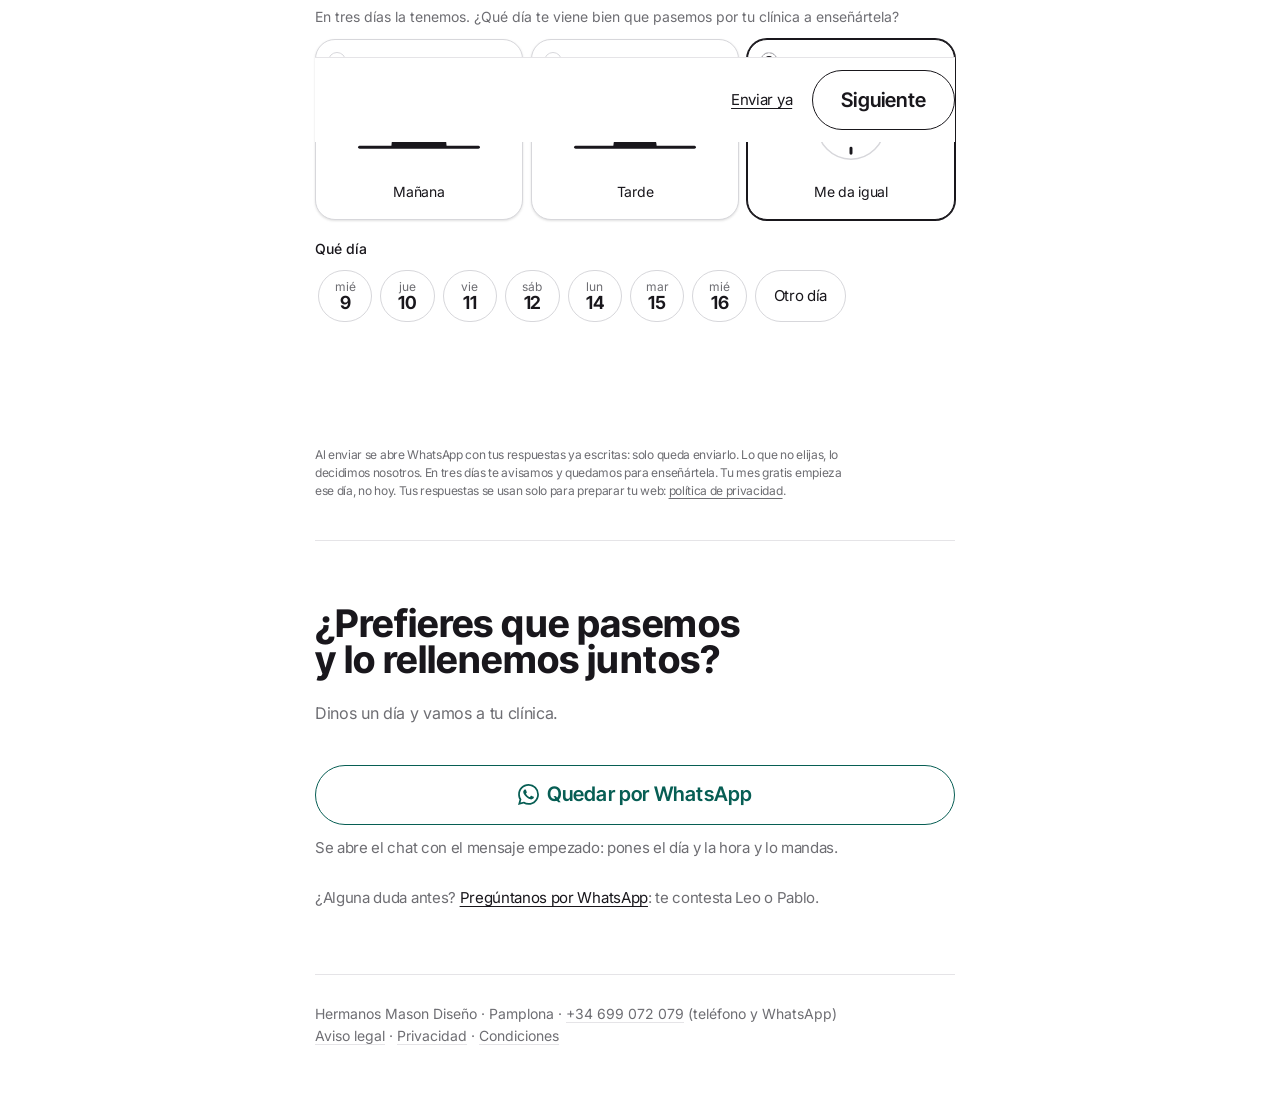
==== commit 647b9d33: "El plazo baja de una semana a tres días Titular, cinta de cifras, Cómo funciona, cierre y metadatos " ====
--- a/docs/clinicas/index.html
+++ b/docs/clinicas/index.html
@@ -3,7 +3,7 @@
 <head>
 <meta charset="UTF-8" />
 <meta name="viewport" content="width=device-width, initial-scale=1" />
-<title>Tu clínica con web en una semana - Hermanos Mason</title>
+<title>Tu clínica con web en tres días - Hermanos Mason</title>
 <meta name="description" content="Lo que hemos hablado por teléfono, por escrito: un mes gratis, sin tarjeta, con tus fotos y pasamos por tu local. Nos dices qué día y la preparamos." />
 
 <link rel="preload" href="../estilo-blanco-negro.css" as="style" />
@@ -15,13 +15,13 @@
 <meta property="og:type" content="website" />
 <meta property="og:locale" content="es_ES" />
 <meta property="og:site_name" content="Hermanos Mason Diseño" />
-<meta property="og:title" content="Tu clínica con web en una semana" />
+<meta property="og:title" content="Tu clínica con web en tres días" />
 <meta property="og:description" content="Un mes gratis, sin tarjeta, con tus fotos y pasamos por tu local. Lo que hemos hablado, por escrito." />
 <meta property="og:image" content="https://hermanosmason.es/img/og-hermanos-mason.jpg" />
 <meta property="og:image:type" content="image/jpeg" />
 <meta property="og:image:width" content="1200" />
 <meta property="og:image:height" content="630" />
-<meta property="og:image:alt" content="Leo y Pablo Mason a los dos lados del titular: Tu salón de Pamplona con web en una semana, con el botón Pedir mi mes gratis y, al pie, tres cifras: 7 días, 0 € un mes sin tarjeta y 200 € solo si te quedas." />
+<meta property="og:image:alt" content="Leo y Pablo Mason a los dos lados del titular: Tu salón de Pamplona con web en tres días, con el botón Pedir mi mes gratis y, al pie, tres cifras: 3 días, 0 € un mes sin tarjeta y 200 € solo si te quedas." />
 
 <link rel="icon" href="data:image/svg+xml,<svg xmlns='http://www.w3.org/2000/svg' viewBox='0 0 32 32'><rect width='32' height='32' fill='%2319171c'/><text x='16' y='23' font-family='system-ui,Segoe UI,Helvetica,sans-serif' font-size='19' font-weight='700' fill='%23ffffff' text-anchor='middle'>HM</text></svg>" />
 
@@ -52,7 +52,7 @@
 
     <section class="section oferta" aria-labelledby="oferta-titulo">
       <div class="reveal">
-        <h1 id="oferta-titulo">Tu clínica con web en una semana, y un mes gratis para probarla.</h1>
+        <h1 id="oferta-titulo">Tu clínica con web en tres días, y un mes gratis para probarla.</h1>
         <p class="enlace__accion">
           <a class="btn btn--solid btn--lg" href="#preparar">Preparar mi web (2 minutos)</a>
         </p>
@@ -145,7 +145,7 @@
         </ol>
 
         <fieldset class="tramo">
-          <legend><span class="tramo__paso">Paso 1</span> La visita <span class="tramo__ayuda">En una semana la tenemos. ¿Qué día te viene bien que pasemos por tu clínica a enseñártela?</span></legend>
+          <legend><span class="tramo__paso">Paso 1</span> La visita <span class="tramo__ayuda">En tres días la tenemos. ¿Qué día te viene bien que pasemos por tu clínica a enseñártela?</span></legend>
           <div class="cartas cartas--3 cartas--turno">
             <label class="carta">
               <input type="radio" name="turno" value="por la mañana" />
@@ -273,7 +273,7 @@
 
         <p class="form__note">
           Al enviar se abre WhatsApp con tus respuestas ya escritas: solo queda enviarlo. Lo que no elijas, lo decidimos nosotros.
-          En una semana te avisamos y quedamos para enseñártela. Tu mes gratis empieza ese día, no hoy.
+          En tres días te avisamos y quedamos para enseñártela. Tu mes gratis empieza ese día, no hoy.
           Tus respuestas se usan solo para preparar tu web: <a href="../privacidad.html">política de privacidad</a>.
         </p>
 
--- a/docs/styles.css
+++ b/docs/styles.css
@@ -2270,7 +2270,13 @@
 .enlace {
   max-width: 40rem;
   margin-inline: auto;
-}
+
+  background-image: none;
+  padding-bottom: 0;
+  transition: none;
+}
+
+.enlace:hover { opacity: 1; }
 
 .enlace .section {
   padding-block: var(--sp-2xl);
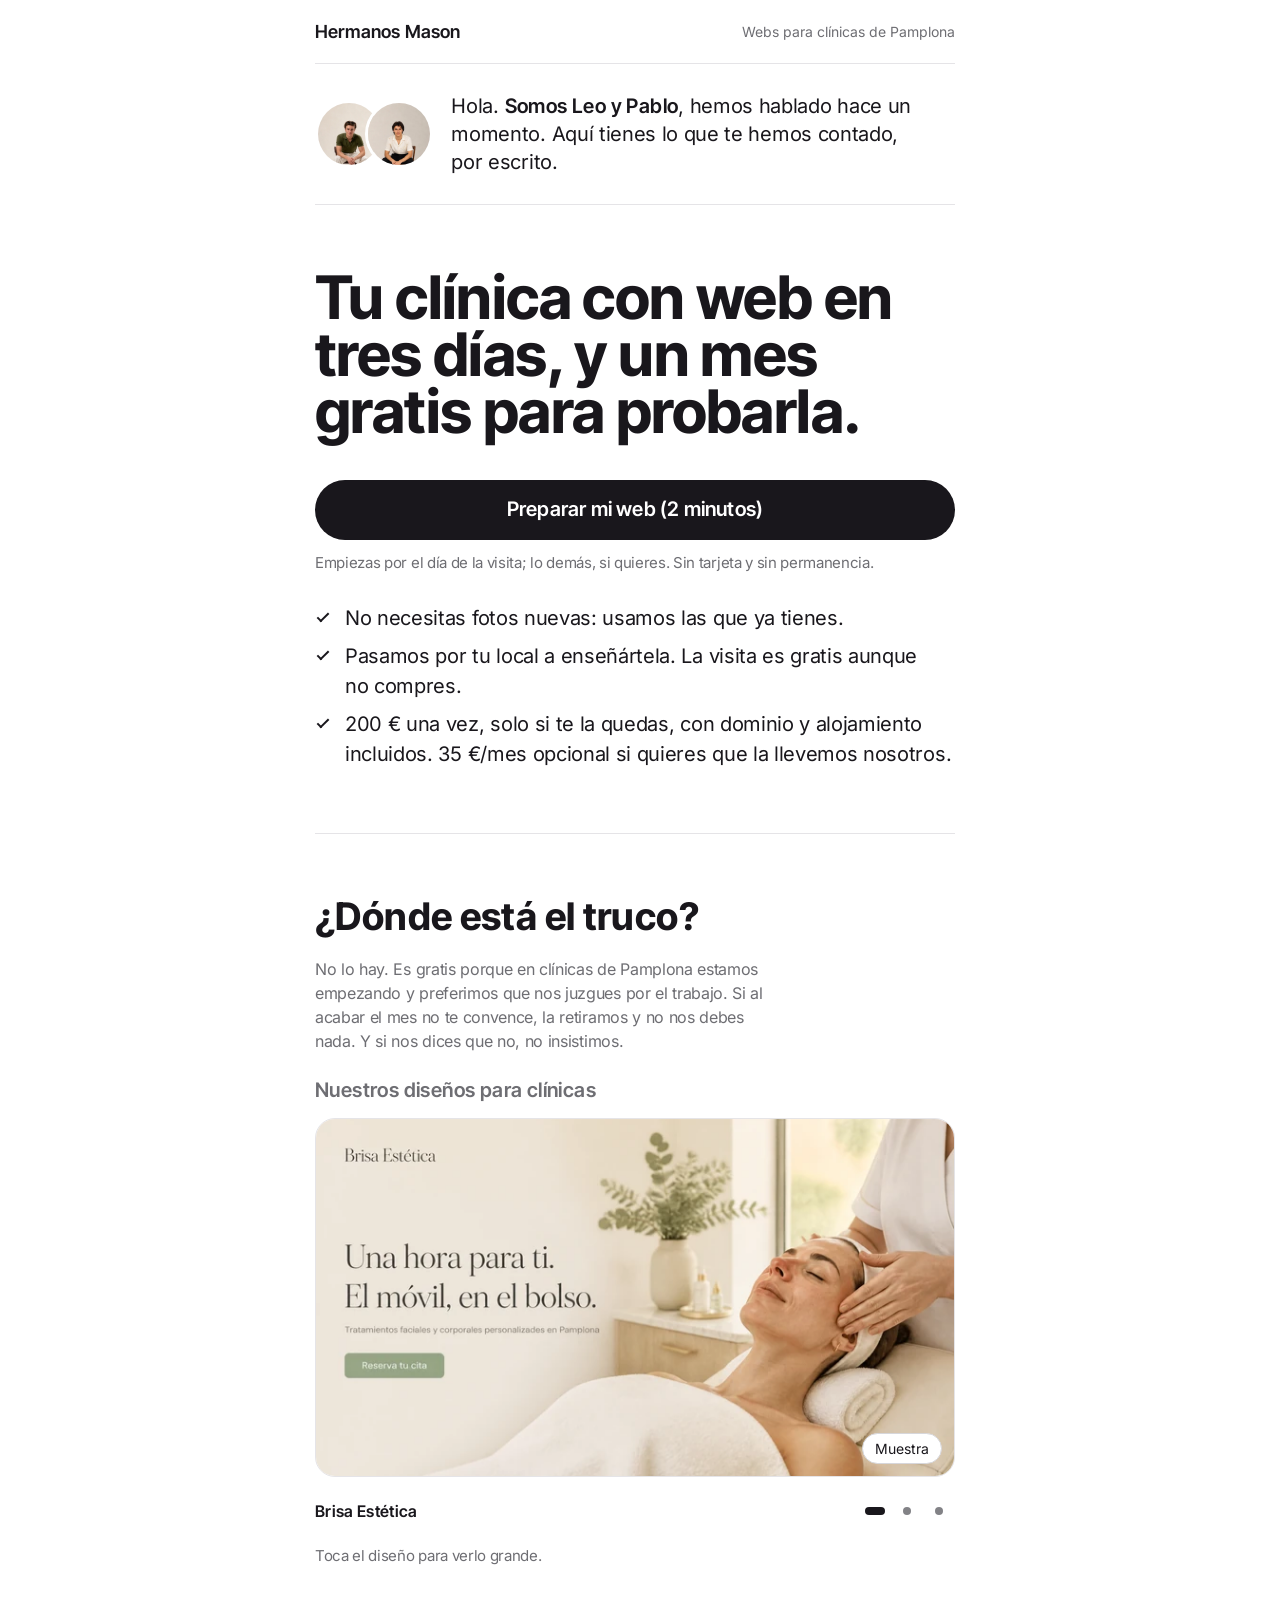
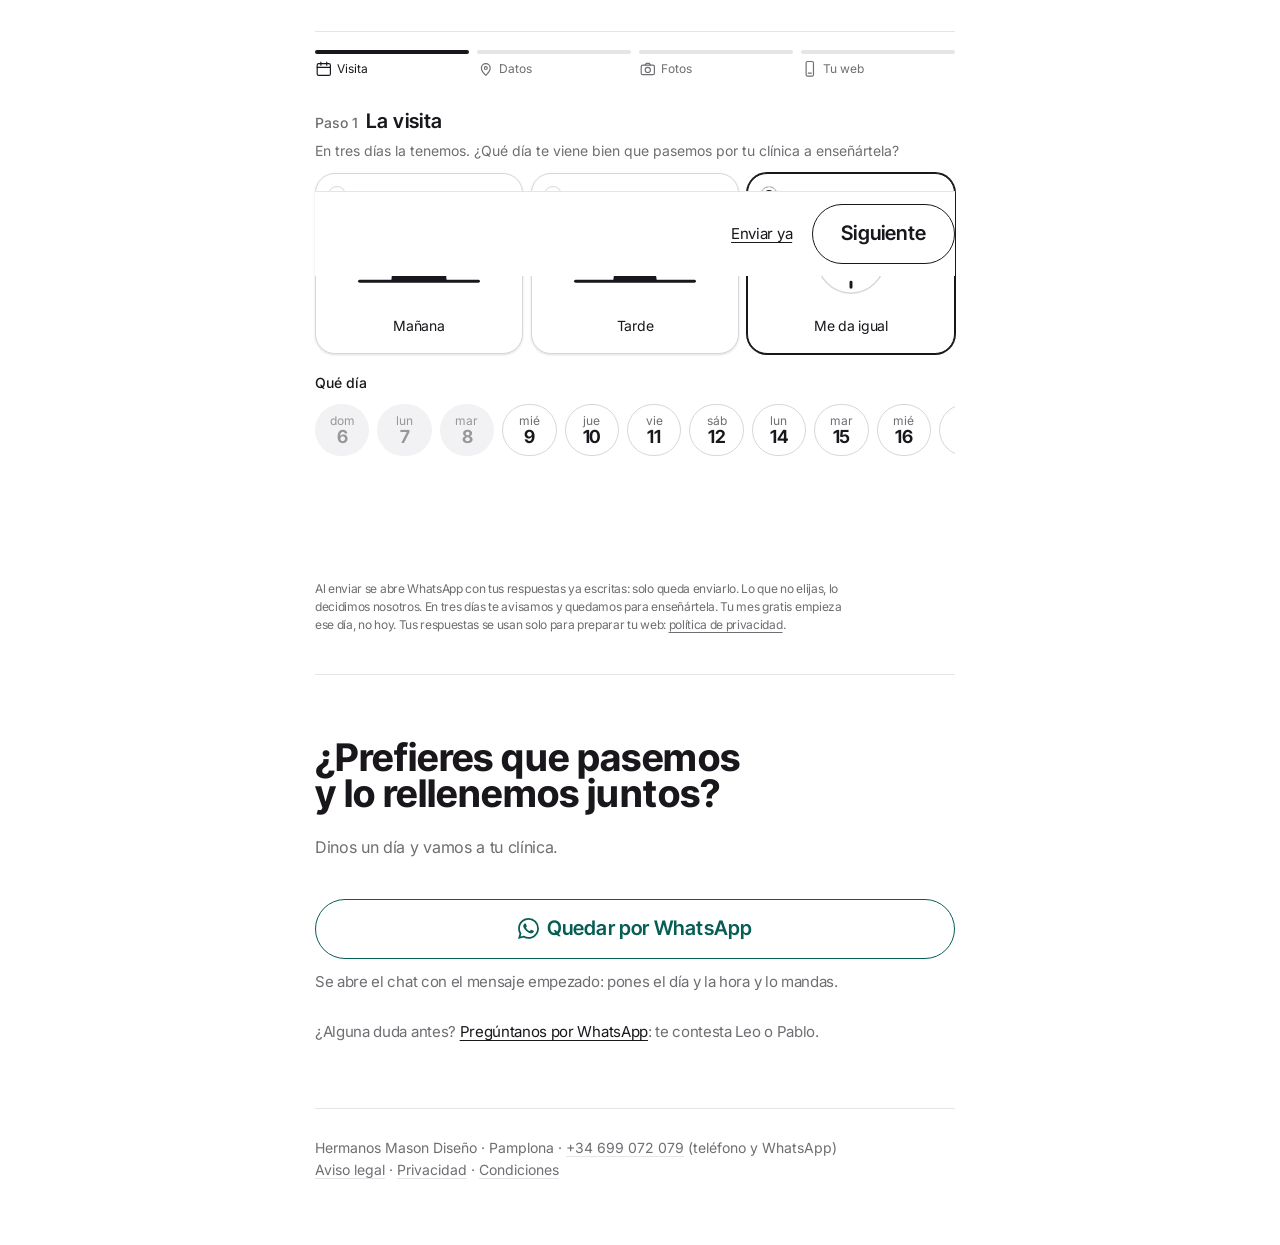
==== commit a362b0cb: "Nuestros diseños en un recuadro que rota y tira de días con el plazo en gris Portada: un recuadro po" ====
--- a/docs/clinicas/index.html
+++ b/docs/clinicas/index.html
@@ -68,46 +68,48 @@
     <section class="section truco" aria-labelledby="truco-titulo">
       <div class="section__head reveal">
         <h2 id="truco-titulo">¿Dónde está el truco?</h2>
-        <p class="section__sub">No lo hay. Llevamos más de 80 webs diseñadas, para negocios propios y de práctica, pero en clínicas de Pamplona estamos empezando y preferimos que nos conozcas por el trabajo. Si al acabar el mes no te convence, la retiramos y no nos debes nada, ni la web ni la visita. Y si nos dices que no, no insistimos.</p>
+        <p class="section__sub">No lo hay. Es gratis porque en clínicas de Pamplona estamos empezando y preferimos que nos juzgues por el trabajo. Si al acabar el mes no te convence, la retiramos y no nos debes nada. Y si nos dices que no, no insistimos.</p>
       </div>
       <div class="muestras__grupo reveal">
-        <h3 class="muestras__titulo">Webs de muestra para clínicas</h3>
-        <ul class="muestras muestras--flujo" data-flujo>
+        <h3 class="muestras__titulo">Nuestros diseños para clínicas</h3>
+        <div class="giro" data-giro>
+        <ul class="muestras">
           <li class="muestra">
             <a class="muestra__enlace" href="../img/muestras/estetica-brisa.webp" data-muestra data-nombre="Brisa Estética" data-sector="Centro de estética">
               <img src="../img/muestras/estetica-brisa.webp"
                    srcset="../img/muestras/estetica-brisa-672.webp 672w, ../img/muestras/estetica-brisa.webp 1344w"
-                   sizes="(min-width: 42rem) 18rem, 60vw"
+                   sizes="(min-width: 42rem) 40rem, 100vw"
                    width="1344" height="760" loading="lazy" decoding="async"
                    alt="Portada de la web de muestra Brisa Estética: una clienta tumbada con los ojos cerrados recibiendo un masaje facial en una sala clara con una planta al fondo, y el titular Una hora para ti. El móvil, en el bolso." />
               <span class="tag muestra__etiqueta">Muestra</span>
             </a>
-            <p class="muestra__pie"><span class="muestra__nombre">Brisa Estética</span> <span class="muestra__sector">Centro de estética</span></p>
+            <p class="muestra__pie"><span class="muestra__nombre">Brisa Estética</span></p>
           </li>
           <li class="muestra">
             <a class="muestra__enlace" href="../img/muestras/estetica-salina.webp" data-muestra data-nombre="Salina Estética" data-sector="Centro de estética">
               <img src="../img/muestras/estetica-salina.webp"
                    srcset="../img/muestras/estetica-salina-672.webp 672w, ../img/muestras/estetica-salina.webp 1344w"
-                   sizes="(min-width: 42rem) 18rem, 60vw"
+                   sizes="(min-width: 42rem) 40rem, 100vw"
                    width="1344" height="760" loading="lazy" decoding="async"
                    alt="Portada de la web de muestra Salina Estética: una clienta boca abajo recibiendo un masaje de espalda sobre fondo beige y el titular Respira, desconecta y vuelve a sentirte tú." />
               <span class="tag muestra__etiqueta">Muestra</span>
             </a>
-            <p class="muestra__pie"><span class="muestra__nombre">Salina Estética</span> <span class="muestra__sector">Centro de estética</span></p>
+            <p class="muestra__pie"><span class="muestra__nombre">Salina Estética</span></p>
           </li>
           <li class="muestra">
             <a class="muestra__enlace" href="../img/muestras/estetica-lumina-v2.webp" data-muestra data-nombre="Lúmina Clínica Estética" data-sector="Centro de estética">
               <img src="../img/muestras/estetica-lumina-v2.webp"
                    srcset="../img/muestras/estetica-lumina-v2-672.webp 672w, ../img/muestras/estetica-lumina-v2.webp 1344w"
-                   sizes="(min-width: 42rem) 18rem, 60vw"
+                   sizes="(min-width: 42rem) 40rem, 100vw"
                    width="1344" height="760" loading="lazy" decoding="async"
                    alt="Portada de la web de muestra Lúmina Clínica Estética: una clienta tumbada con los ojos cerrados durante un tratamiento facial con aparato, sobre blanco, y el titular Te decimos lo que tu piel necesita. Y lo que no." />
               <span class="tag muestra__etiqueta">Muestra</span>
             </a>
-            <p class="muestra__pie"><span class="muestra__nombre">Lúmina Clínica Estética</span> <span class="muestra__sector">Centro de estética</span></p>
+            <p class="muestra__pie"><span class="muestra__nombre">Lúmina Clínica Estética</span></p>
           </li>
         </ul>
-        <p class="enlace__nota">Los negocios no existen; el diseño, sí. Toca una para verla grande.</p>
+        </div>
+        <p class="enlace__nota">Toca el diseño para verlo grande.</p>
       </div>
     </section>
 
@@ -120,7 +122,7 @@
         <p class="muestra-dialogo__texto">
           <strong id="muestra-dialogo-titulo" class="muestra-dialogo__nombre"></strong>
           <span class="muestra-dialogo__sector"></span>
-          <span class="muestra-dialogo__nota">Web de muestra: el negocio no existe.</span>
+          <span class="muestra-dialogo__nota">Diseño de muestra: el negocio no existe.</span>
         </p>
         <p class="muestra-dialogo__accion">
           <a class="btn btn--solid" href="#preparar" data-cierra>Quiero una así</a>
--- a/docs/styles.css
+++ b/docs/styles.css
@@ -2409,36 +2409,7 @@
 
 .enlace .truco { border-block-start: var(--rule) solid var(--line); }
 
-.muestras.muestras--flujo {
-  display: flex;
-  gap: var(--sp-sm);
-  padding: 3px;
-  margin-inline: -3px;
-  overflow-x: auto;
-  scroll-snap-type: x proximity;
-  scrollbar-width: none;
-  -webkit-overflow-scrolling: touch;
-  overscroll-behavior-x: contain;
-}
-
-.muestras.muestras--flujo.is-flujo { scroll-snap-type: none; }
-
-.muestras--flujo::-webkit-scrollbar { display: none; }
-
-.muestras--flujo .muestra {
-  flex: 0 0 min(60vw, 18rem);
-  scroll-snap-align: start;
-}
-
-@media (max-width: 42rem) {
-  .muestras.muestras--flujo {
-    margin-inline: calc(50% - 50vw);
-    padding-inline: calc(50vw - 50% + 3px);
-    scroll-padding-inline: calc(50vw - 50% + 3px);
-  }
-}
-
-.truco .muestras__grupo .enlace__nota { margin-block-start: var(--sp-md); }
+.truco .muestras__grupo .enlace__nota { margin-block-start: var(--sp-sm); }
 
 .progreso {
   list-style: none;
@@ -2801,6 +2772,16 @@
 
 .turno:has(input:checked) small { color: inherit; }
 
+.turno--cerrado,
+.turno--cerrado:hover {
+  background: var(--gris-100);
+  border-color: transparent;
+  color: var(--gris-400);
+  cursor: not-allowed;
+}
+
+.turno--cerrado small { color: inherit; }
+
 .tramo__nav {
   position: sticky;
   bottom: 0;
@@ -3013,8 +2994,8 @@
 
 .muestra__etiqueta {
   position: absolute;
-  top: var(--sp-sm);
-  left: var(--sp-sm);
+  bottom: var(--sp-sm);
+  right: var(--sp-sm);
   background: var(--paper);
   color: var(--ink);
   border-color: var(--line-2);
@@ -3034,7 +3015,120 @@
   color: var(--ink);
 }
 
-.muestra__sector::before { content: "· "; }
+.muestras__sectores {
+  display: grid;
+  gap: var(--sp-xl) var(--sp-lg);
+  grid-template-columns: repeat(auto-fit, minmax(min(18rem, 100%), 1fr));
+}
+
+.muestras__sectores .muestras__grupo + .muestras__grupo { margin-block-start: 0; }
+
+.giro.is-giro {
+  --giro-fundido: 0.9s;
+  position: relative;
+}
+
+.giro.is-giro > .muestras {
+  grid-template-columns: minmax(0, 1fr);
+  gap: 0;
+}
+
+.giro.is-giro .muestra {
+  grid-area: 1 / 1;
+  opacity: 0;
+  visibility: hidden;
+}
+
+.giro.is-giro .muestra.is-saliente {
+  z-index: 1;
+  opacity: 1;
+  visibility: visible;
+}
+
+.giro.is-giro .muestra.is-saliente .muestra__pie {
+  opacity: 0;
+  transition: opacity 0.2s linear;
+}
+
+.giro.is-giro .muestra.is-actual {
+  z-index: 2;
+  opacity: 1;
+  visibility: visible;
+  transition: opacity var(--giro-fundido) ease-in-out;
+}
+
+.giro.is-giro .muestra.is-actual .muestra__enlace img {
+  animation: giro-enfoque var(--giro-fundido) ease-in-out both;
+}
+
+.giro.is-giro .muestra.is-actual .muestra__pie {
+  animation: giro-nombre var(--giro-fundido) ease-in-out both;
+}
+
+@keyframes giro-enfoque {
+  from { filter: blur(10px); }
+  to { filter: blur(0); }
+}
+
+@keyframes giro-nombre {
+  0%, 30% { opacity: 0; }
+  100% { opacity: 1; }
+}
+
+.giro.is-giro .muestra__pie {
+  display: flex;
+  align-items: center;
+  min-height: 2.75rem;
+  padding-inline-end: 6.5rem;
+}
+
+.giro__puntos {
+  position: absolute;
+  z-index: 3;
+  inset-block-end: 0;
+  inset-inline-end: 0;
+  display: flex;
+}
+
+.giro__punto {
+  display: grid;
+  place-items: center;
+  width: 2rem;
+  height: 2.75rem;
+  padding: 0;
+  border: 0;
+  background: none;
+  cursor: pointer;
+}
+
+.giro__punto::before {
+  content: "";
+  width: 0.5rem;
+  height: 0.5rem;
+  border-radius: var(--radius-pill);
+  background: var(--gris-500);
+  transition:
+    width var(--dur) var(--ease-out),
+    background-color var(--dur) var(--ease-out);
+}
+
+.giro__punto[aria-current="true"]::before {
+  width: 1.25rem;
+  background: var(--ink);
+}
+
+.giro__punto:focus-visible {
+  outline: 2px solid var(--ink);
+  outline-offset: -4px;
+  border-radius: var(--radius-pill);
+}
+
+@media (prefers-reduced-motion: reduce) {
+  .giro.is-giro .muestra.is-actual,
+  .giro__punto::before { transition: none; }
+  .giro.is-giro .muestra.is-actual .muestra__enlace img,
+  .giro.is-giro .muestra.is-actual .muestra__pie { animation: none; }
+}
 
 .muestra-dialogo {
   inset: 0;
@@ -3189,6 +3283,14 @@
 }
 
 @media print {
+
+  .giro.is-giro .muestra {
+    grid-area: auto;
+    opacity: 1;
+    visibility: visible;
+  }
+  .giro__puntos { display: none; }
+
   :root {
     --paper: #fff;
     --paper-2: #fff;
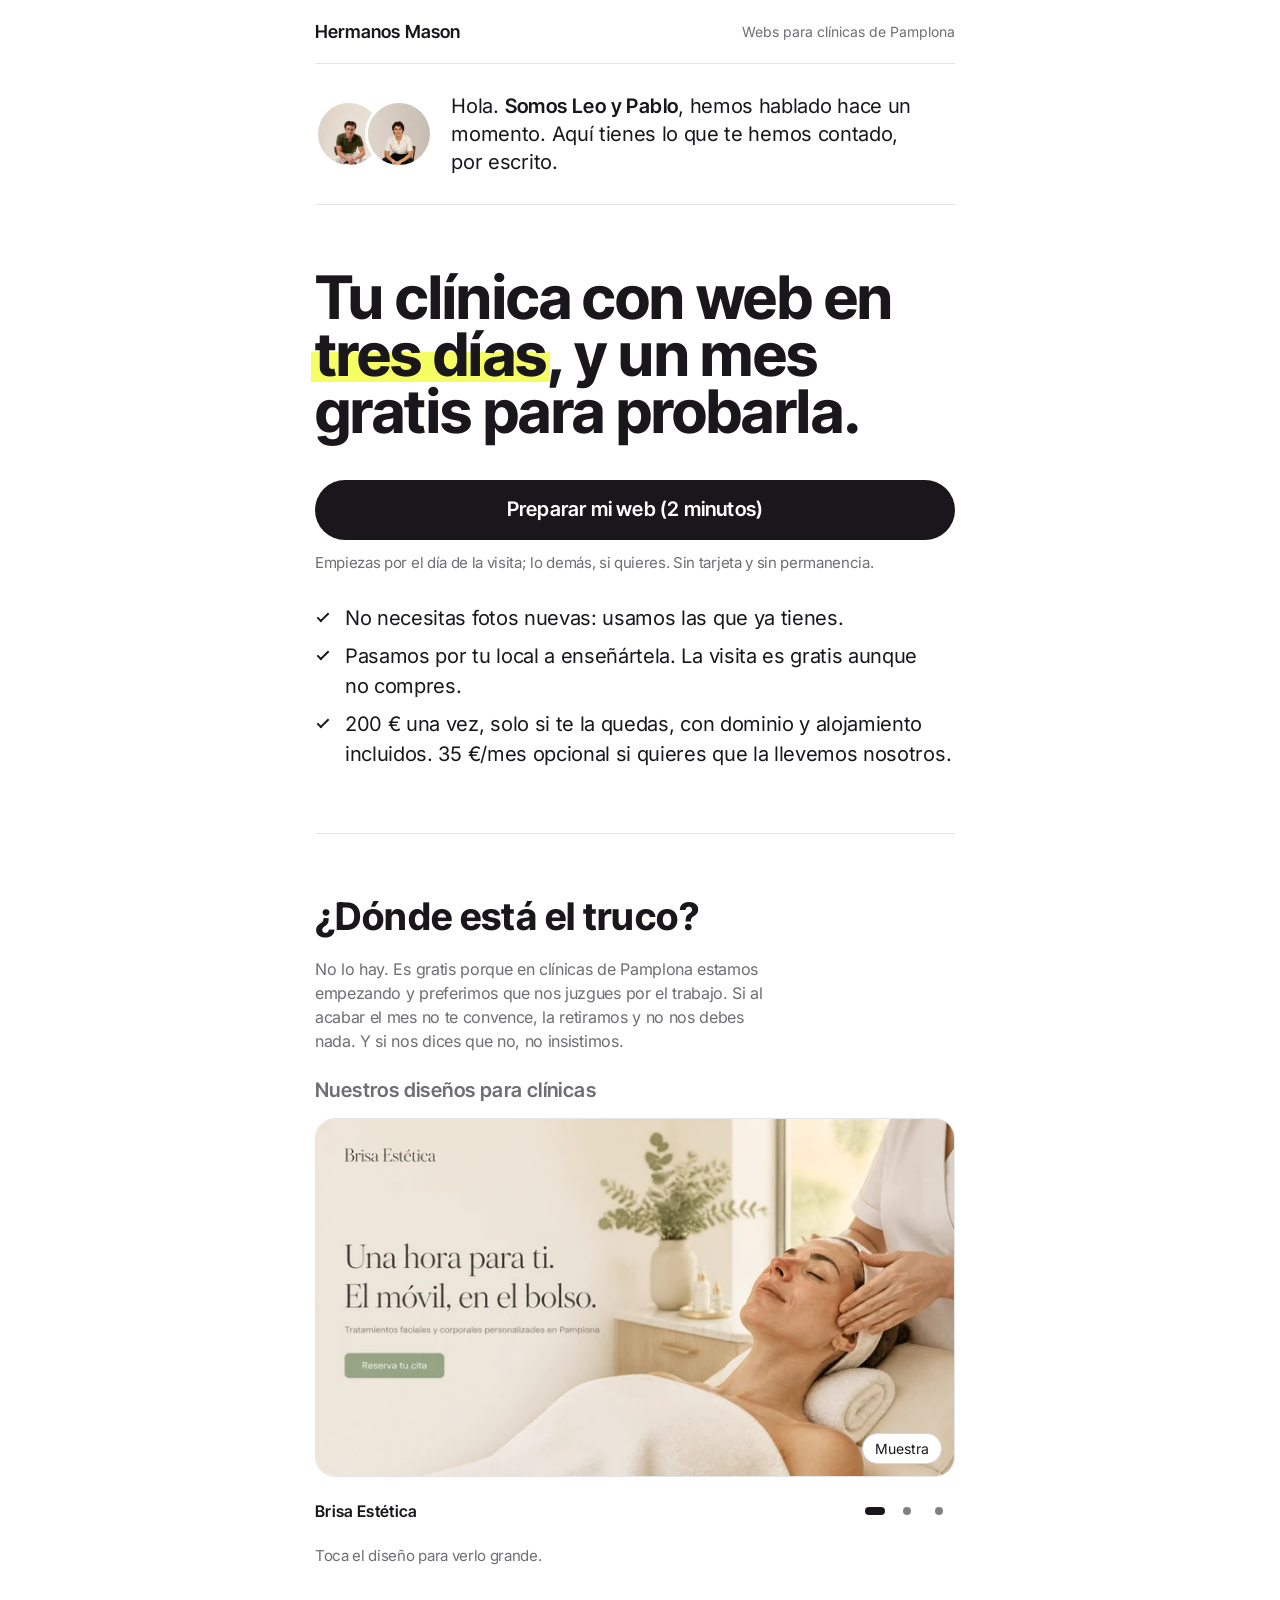
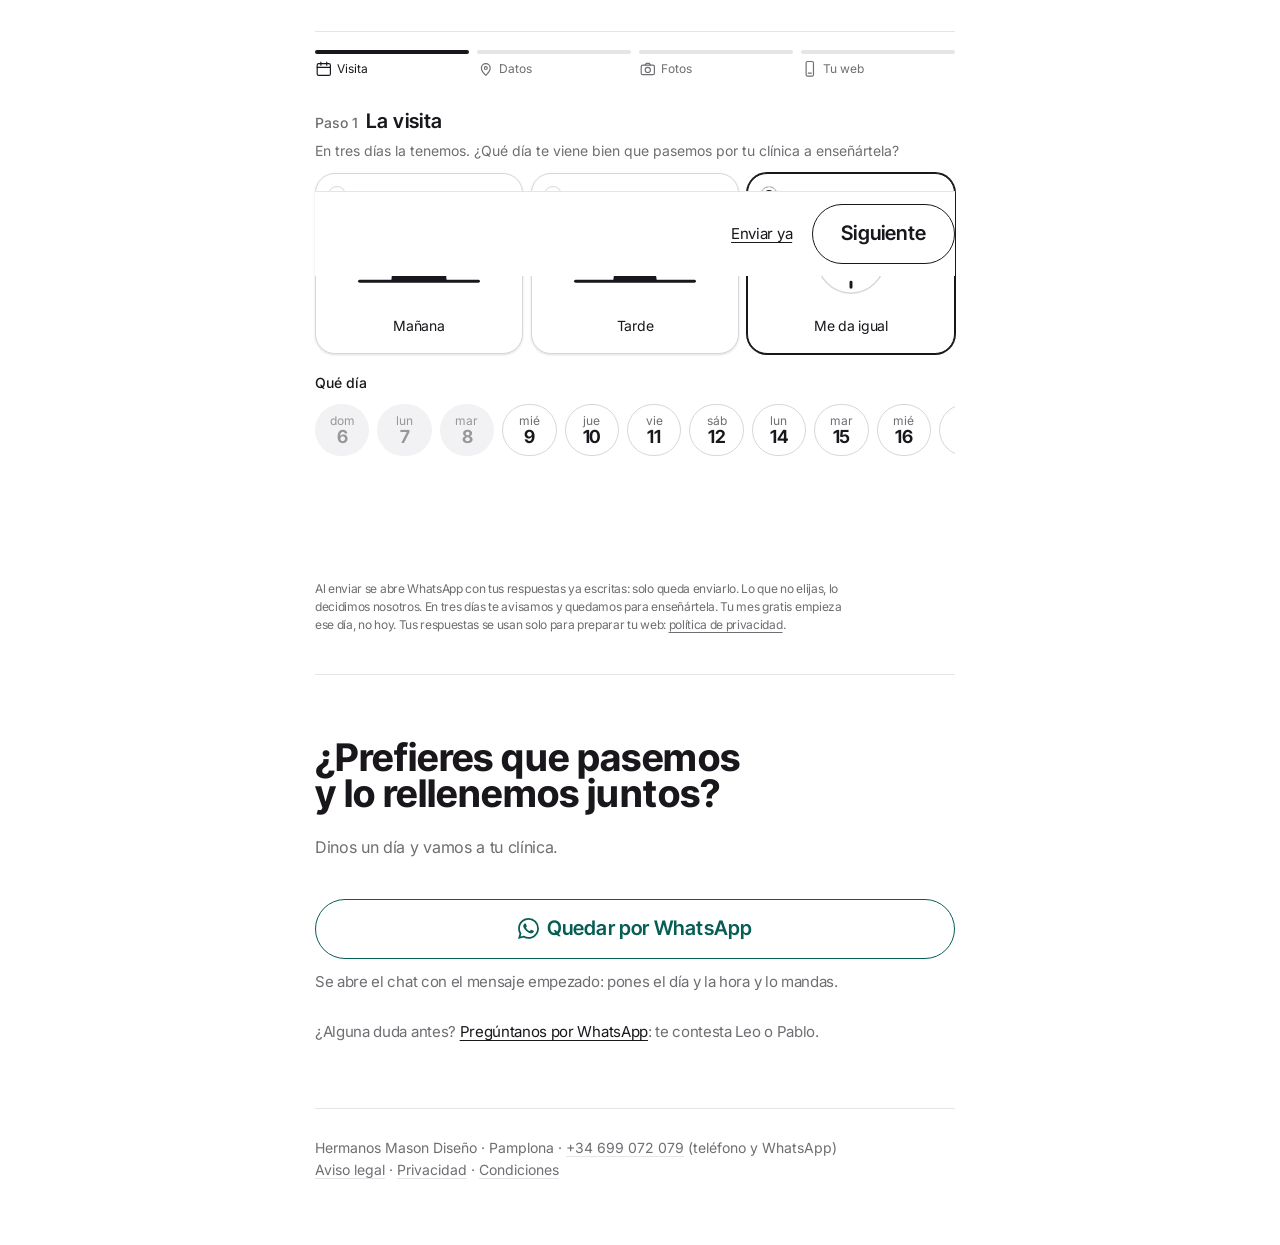
==== commit 7b02cebd: "Palabras clave a rotulador amarillo en la portada y en la página 2 Co-Authored-By: Claude Fable 5.1 " ====
--- a/docs/clinicas/index.html
+++ b/docs/clinicas/index.html
@@ -52,7 +52,7 @@
 
     <section class="section oferta" aria-labelledby="oferta-titulo">
       <div class="reveal">
-        <h1 id="oferta-titulo">Tu clínica con web en tres días, y un mes gratis para probarla.</h1>
+        <h1 id="oferta-titulo">Tu clínica con web en <span class="clave">tres días</span>, y un mes gratis para probarla.</h1>
         <p class="enlace__accion">
           <a class="btn btn--solid btn--lg" href="#preparar">Preparar mi web (2 minutos)</a>
         </p>
--- a/docs/styles.css
+++ b/docs/styles.css
@@ -76,6 +76,8 @@
 
   --link: var(--violeta);
 
+  --rotulador: var(--amarillo);
+
   --whatsapp:       var(--verde-whatsapp);
   --whatsapp-ink:   var(--blanco);
   --whatsapp-linea: var(--verde-whatsapp);
@@ -264,6 +266,19 @@
   font-size: var(--size-xs);
   font-weight: 400;
   letter-spacing: var(--track-label);
+}
+
+.clave {
+  margin-inline: -0.06em;
+  padding-inline: 0.06em;
+  background: linear-gradient(var(--rotulador), var(--rotulador)) 0 0.56em / 100% 0.5em no-repeat;
+  -webkit-box-decoration-break: clone;
+  box-decoration-break: clone;
+}
+
+.invert .clave {
+  background: none;
+  color: var(--rotulador);
 }
 
 :where(p, li, dd, blockquote) { text-wrap: pretty; }
@@ -3309,6 +3324,9 @@
   .btn,
   .tratos__salida { display: none; }
 
+  .clave,
+  .invert .clave { background: none; color: inherit; }
+
   .faq__mas { display: none; }
   .faq__item::details-content {
     content-visibility: visible;
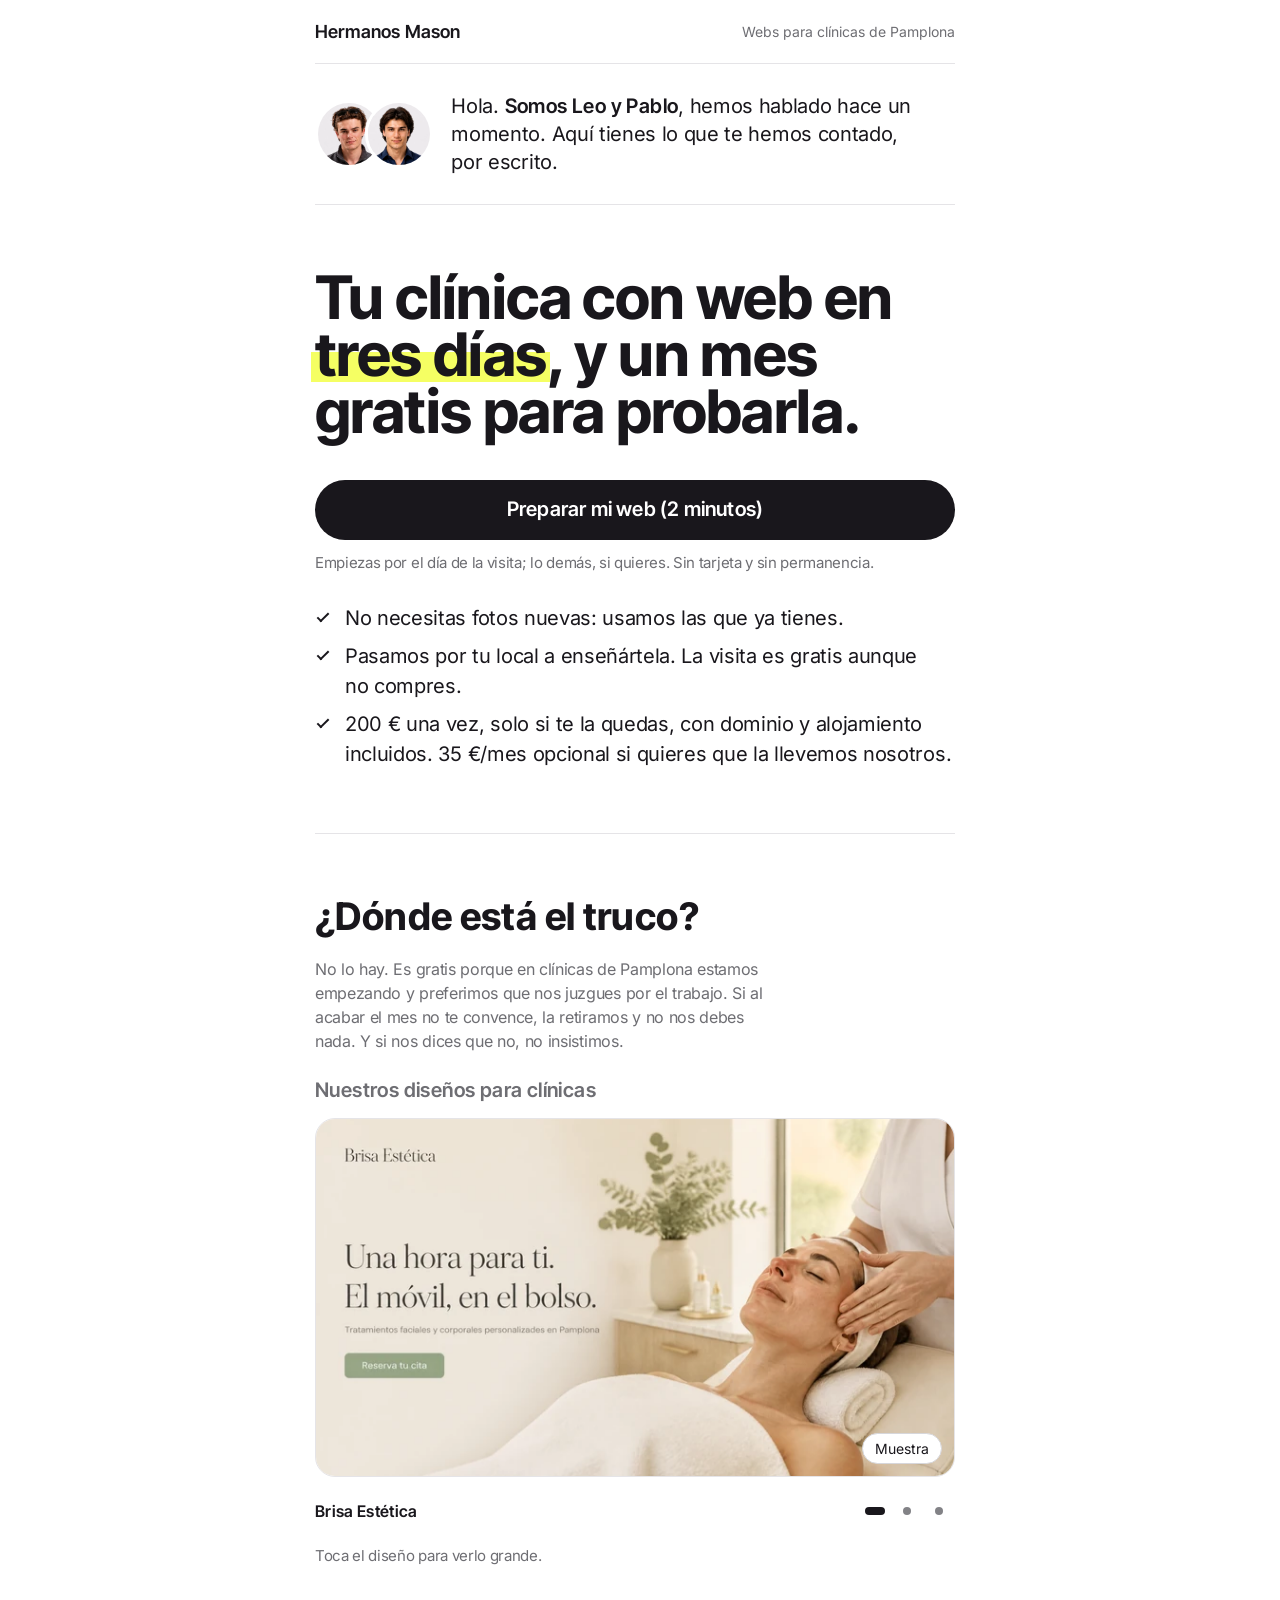
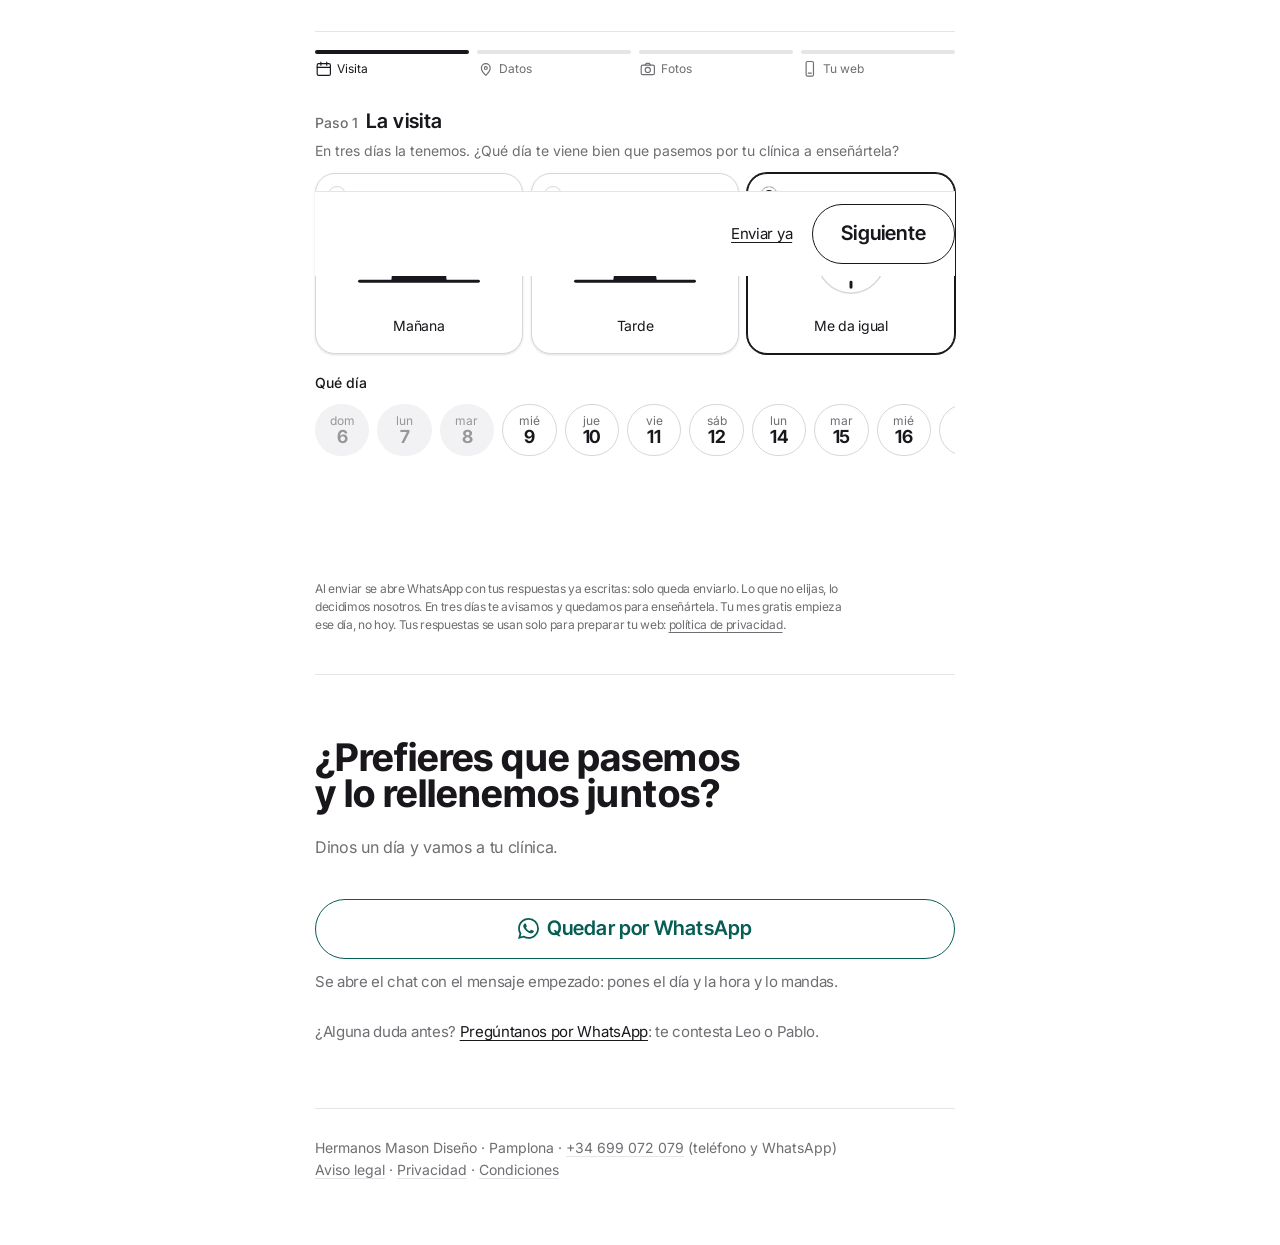
==== commit e28cb5b9: "Fotos nuevas en Los dos hermanos, Preguntas y los retratos de la página 2 Co-Authored-By: Claude Fab" ====
--- a/docs/clinicas/index.html
+++ b/docs/clinicas/index.html
@@ -21,7 +21,7 @@
 <meta property="og:image:type" content="image/jpeg" />
 <meta property="og:image:width" content="1200" />
 <meta property="og:image:height" content="630" />
-<meta property="og:image:alt" content="Leo y Pablo Mason a los dos lados del titular: Tu salón de Pamplona con web en tres días, con el botón Pedir mi mes gratis y, al pie, tres cifras: 3 días, 0 € un mes sin tarjeta y 200 € solo si te quedas." />
+<meta property="og:image:alt" content="Leo y Pablo Mason a los dos lados del titular: Tu salón de Pamplona con web en tres días, con «tres días» marcado a rotulador amarillo, el botón Pedir mi mes gratis y, al pie, tres cifras: 3 días, 0 € un mes sin tarjeta y 200 € solo si te quedas." />
 
 <link rel="icon" href="data:image/svg+xml,<svg xmlns='http://www.w3.org/2000/svg' viewBox='0 0 32 32'><rect width='32' height='32' fill='%2319171c'/><text x='16' y='23' font-family='system-ui,Segoe UI,Helvetica,sans-serif' font-size='19' font-weight='700' fill='%23ffffff' text-anchor='middle'>HM</text></svg>" />
 
@@ -41,8 +41,8 @@
 
     <section class="section saludo" aria-label="Quién te ha llamado">
       <div class="saludo__fotos" aria-hidden="true">
-        <img src="../img/hermanos/leo.webp" width="360" height="360" data-hermano="leo" alt="" />
-        <img src="../img/hermanos/pablo.webp" width="360" height="360" data-hermano="pablo" alt="" />
+        <img src="../img/hermanos/leo-retrato.webp" width="360" height="360" data-hermano="leo" alt="" />
+        <img src="../img/hermanos/pablo-retrato.webp" width="360" height="360" data-hermano="pablo" alt="" />
       </div>
       <p class="saludo__texto">
         Hola<span data-nombre></span>. <strong data-quien>Somos Leo y Pablo</strong>,
--- a/docs/styles.css
+++ b/docs/styles.css
@@ -47,8 +47,6 @@
   --negro:    #000000;
 
   --amarillo:      #f5ff63;
-  --violeta:       #7a40ed;
-  --violeta-claro: #cab3f8;
 
   --verde-whatsapp:       #075e54;
   --verde-whatsapp-claro: #25d366;
@@ -74,7 +72,7 @@
   --accent-hover: var(--gris-800);
   --accent-ink:   var(--blanco);
 
-  --link: var(--violeta);
+  --link: var(--ink);
 
   --rotulador: var(--amarillo);
 
@@ -179,7 +177,7 @@
   --accent-hover: color-mix(in srgb, var(--amarillo) 86%, var(--negro));
   --accent-ink:   var(--gris-900);
 
-  --link: var(--violeta-claro);
+  --link: var(--ink);
 
   --whatsapp-linea: var(--verde-whatsapp-claro);
 
@@ -1192,6 +1190,15 @@
   border-radius: 0;
 }
 
+@media (max-width: 768px) {
+  .faq-foto img {
+    align-self: flex-start;
+    width: auto;
+    max-width: 100%;
+    max-height: 21rem;
+  }
+}
+
 @media (min-width: 769px) {
 
   .faq-reparto {
@@ -1219,7 +1226,7 @@
   .faq-foto img {
     position: sticky;
     bottom: 0;
-    max-height: calc(100svh - var(--header-h) - 2 * var(--sp-lg));
+    max-height: min(calc(100svh - var(--header-h) - 2 * var(--sp-lg)), 46rem);
     object-fit: contain;
     object-position: 0 100%;
   }
@@ -2342,6 +2349,8 @@
 .saludo__fotos img + img { margin-inline-start: -1.1rem; }
 
 .saludo__fotos img[hidden] { display: none; }
+
+.saludo__fotos img[hidden] + img { margin-inline-start: 0; }
 
 .saludo__texto {
   max-width: none;
